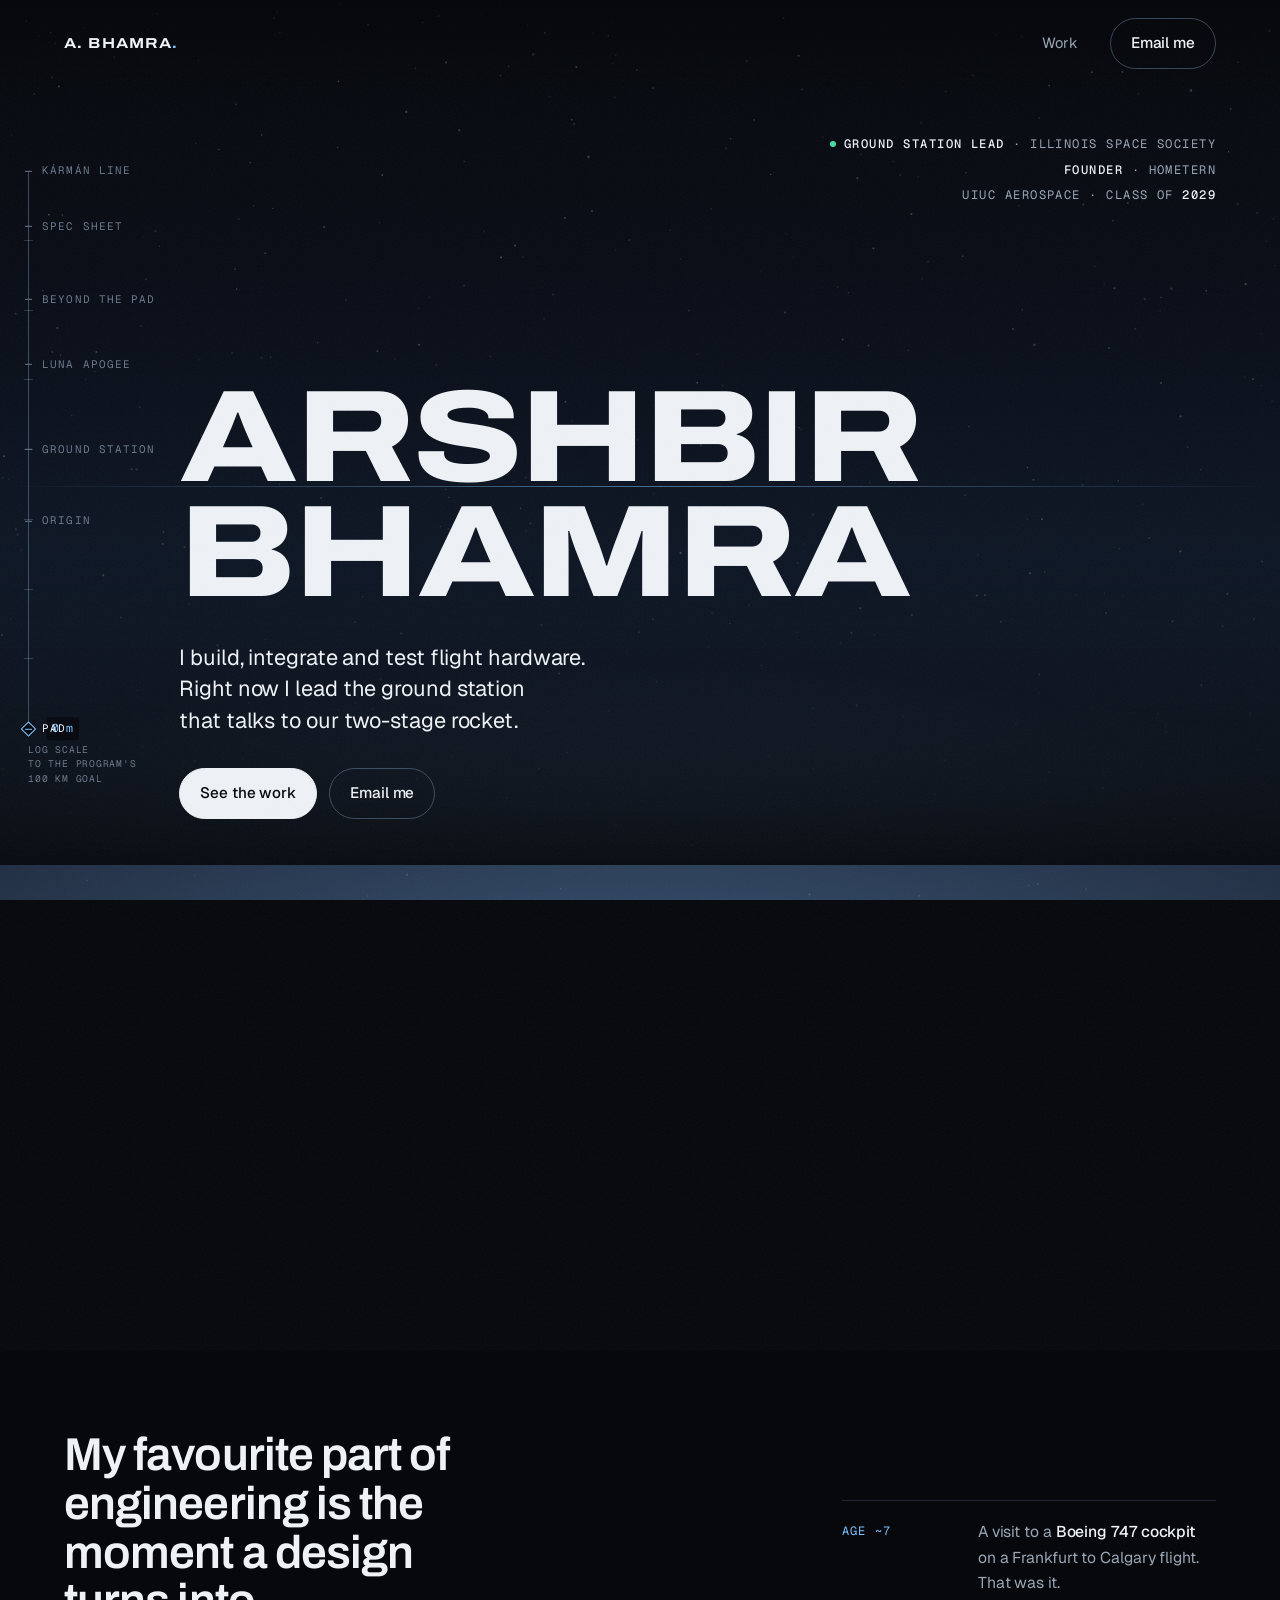
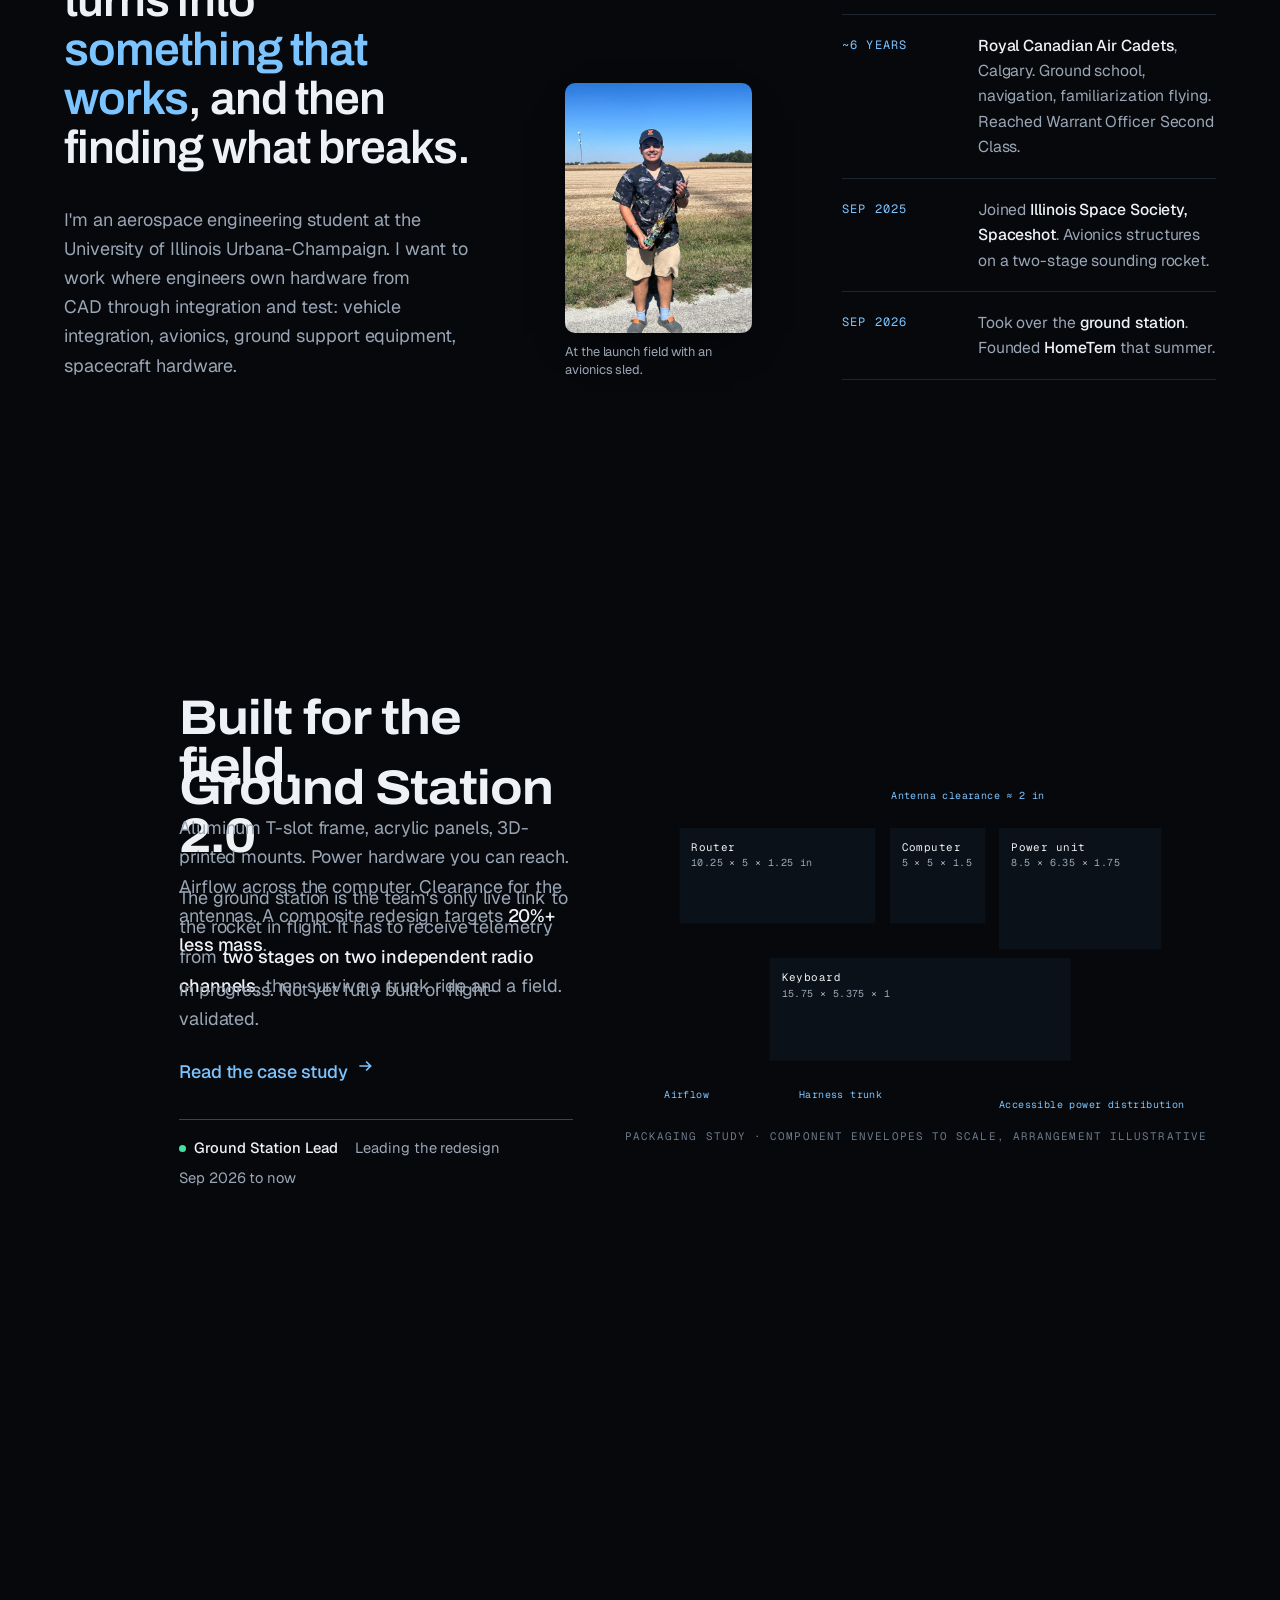
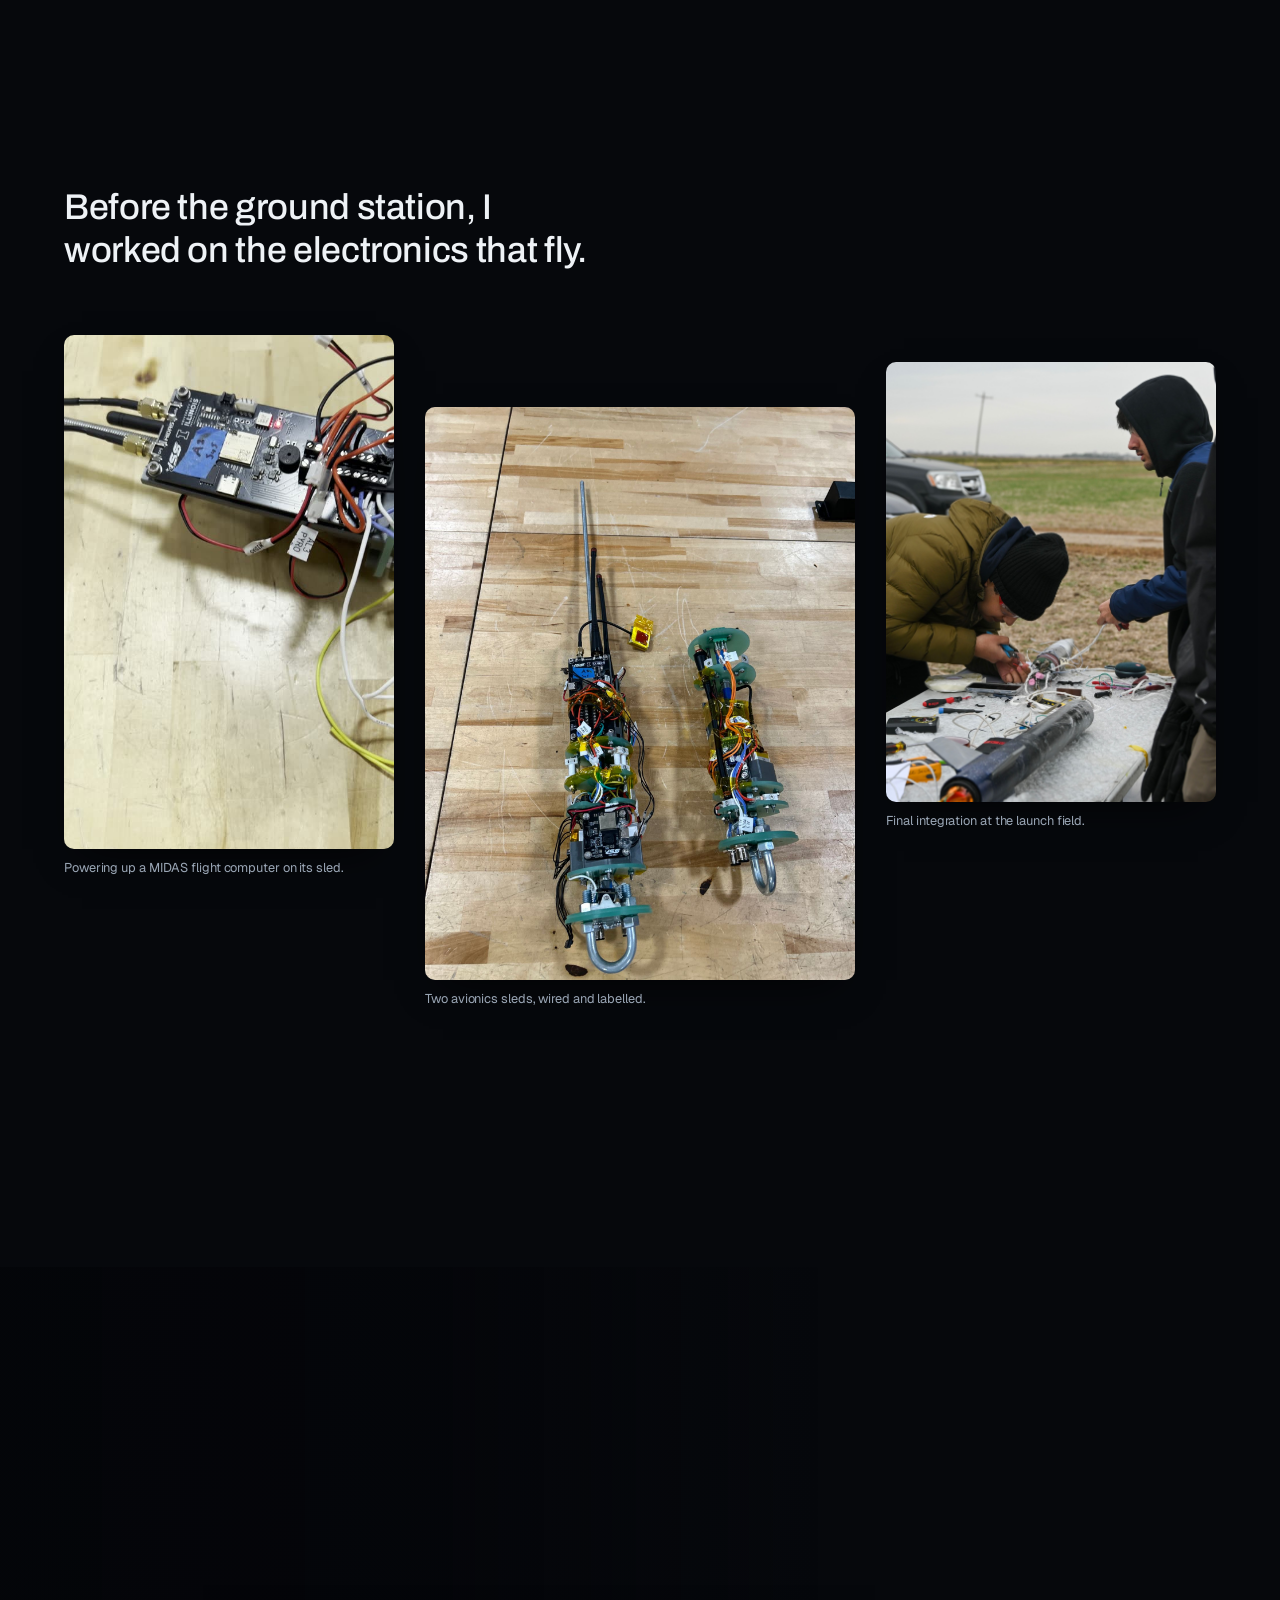
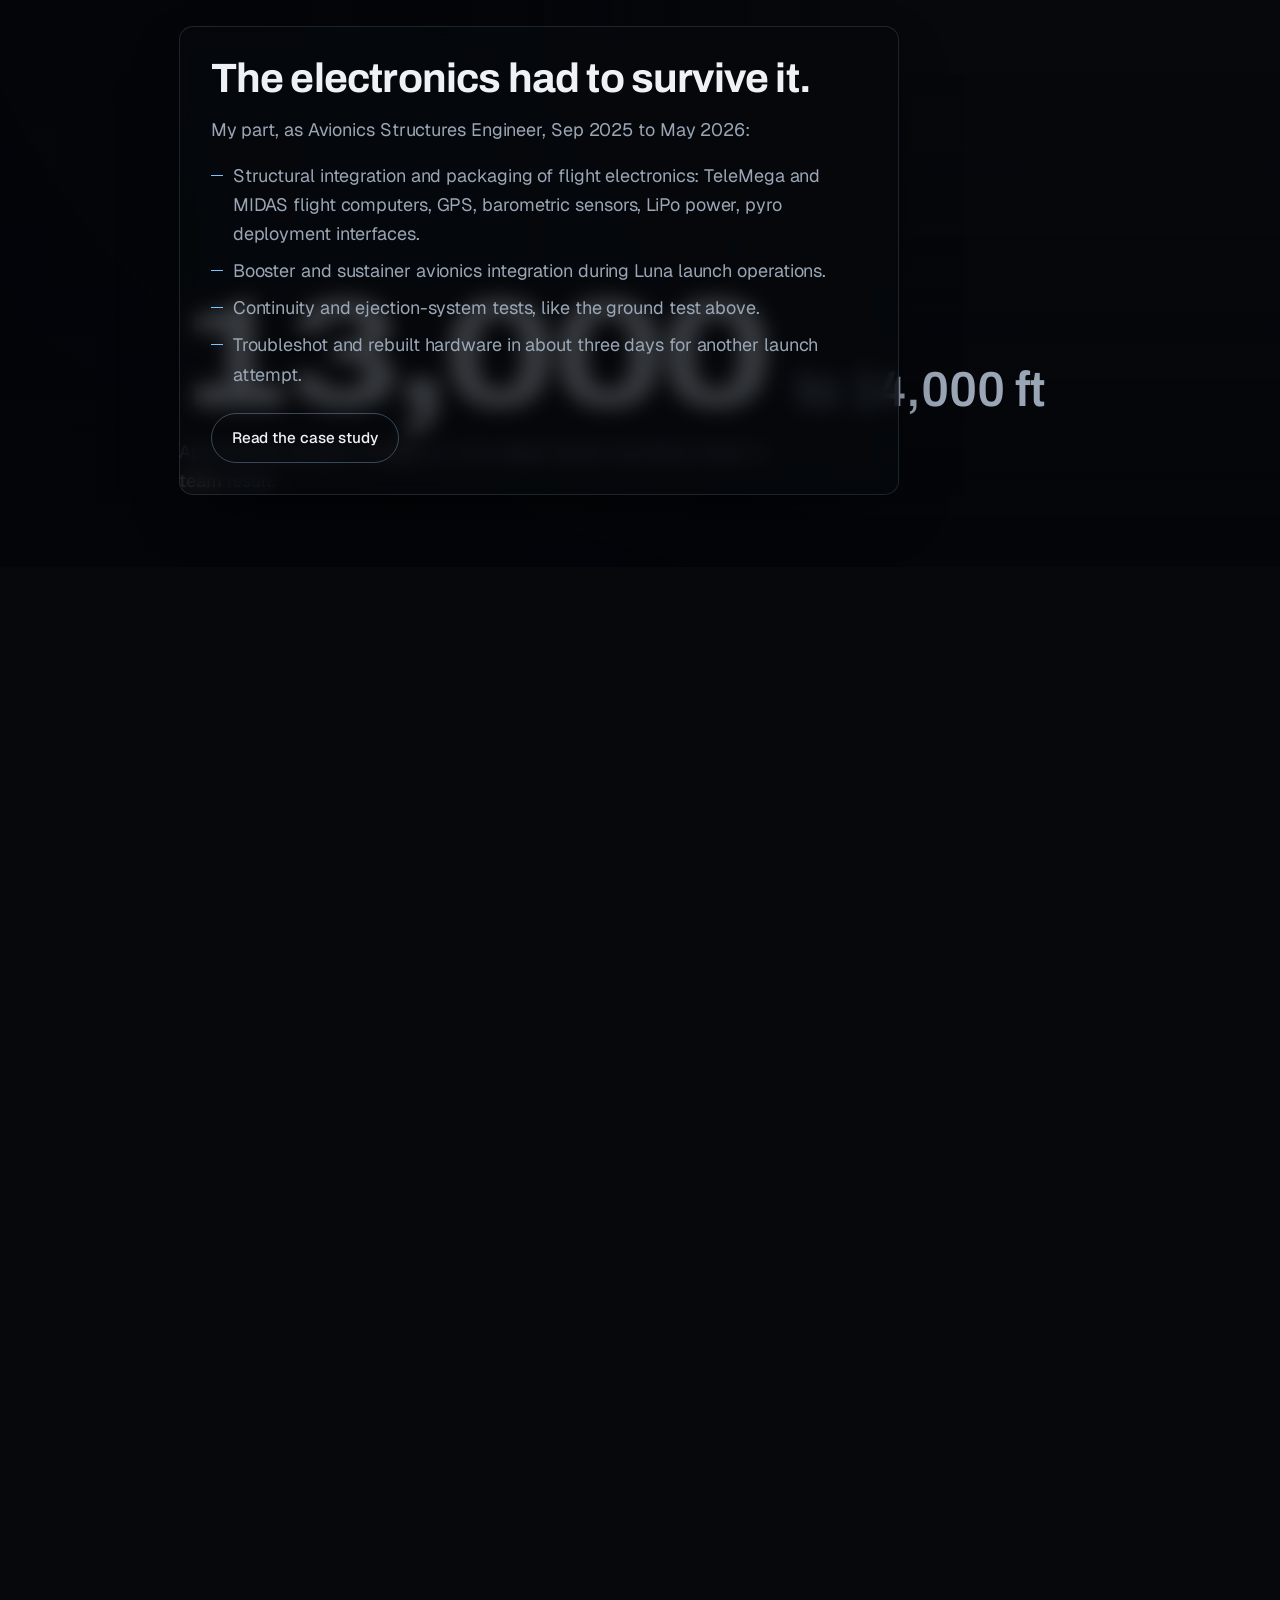
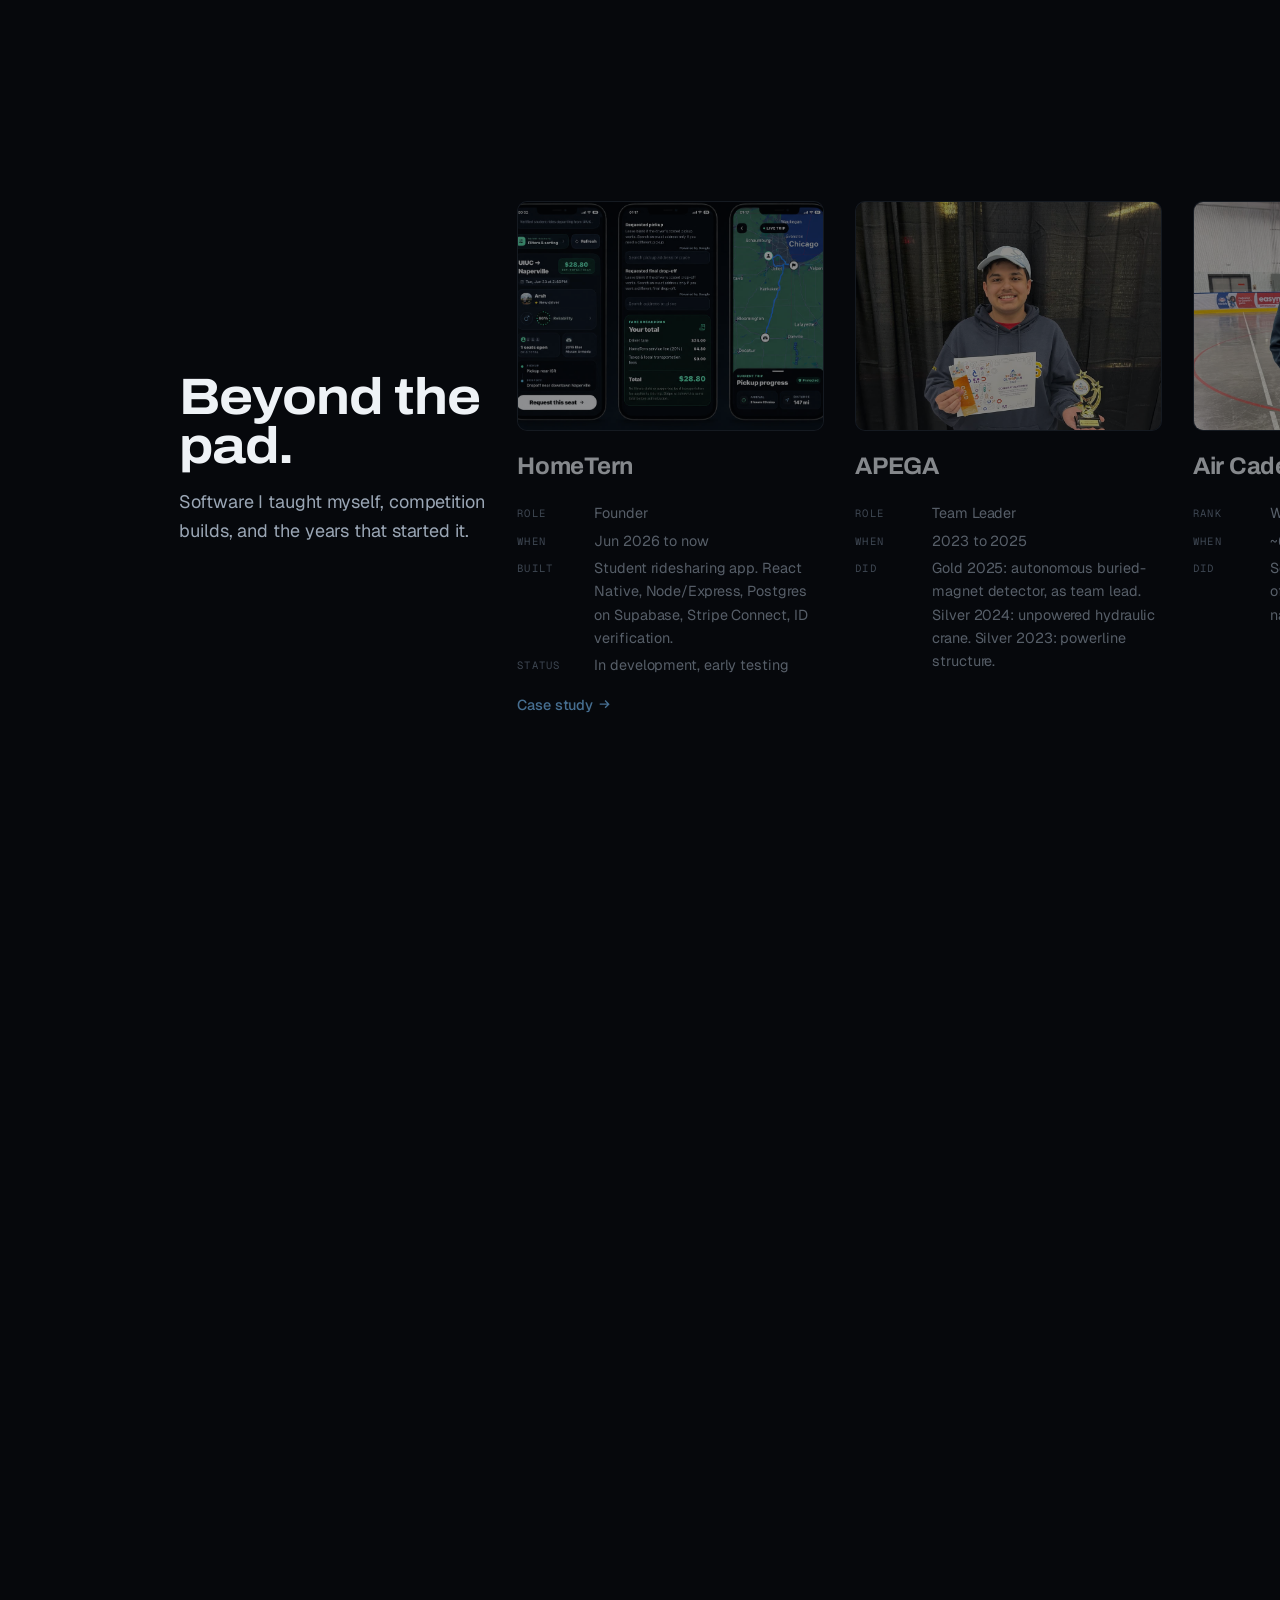
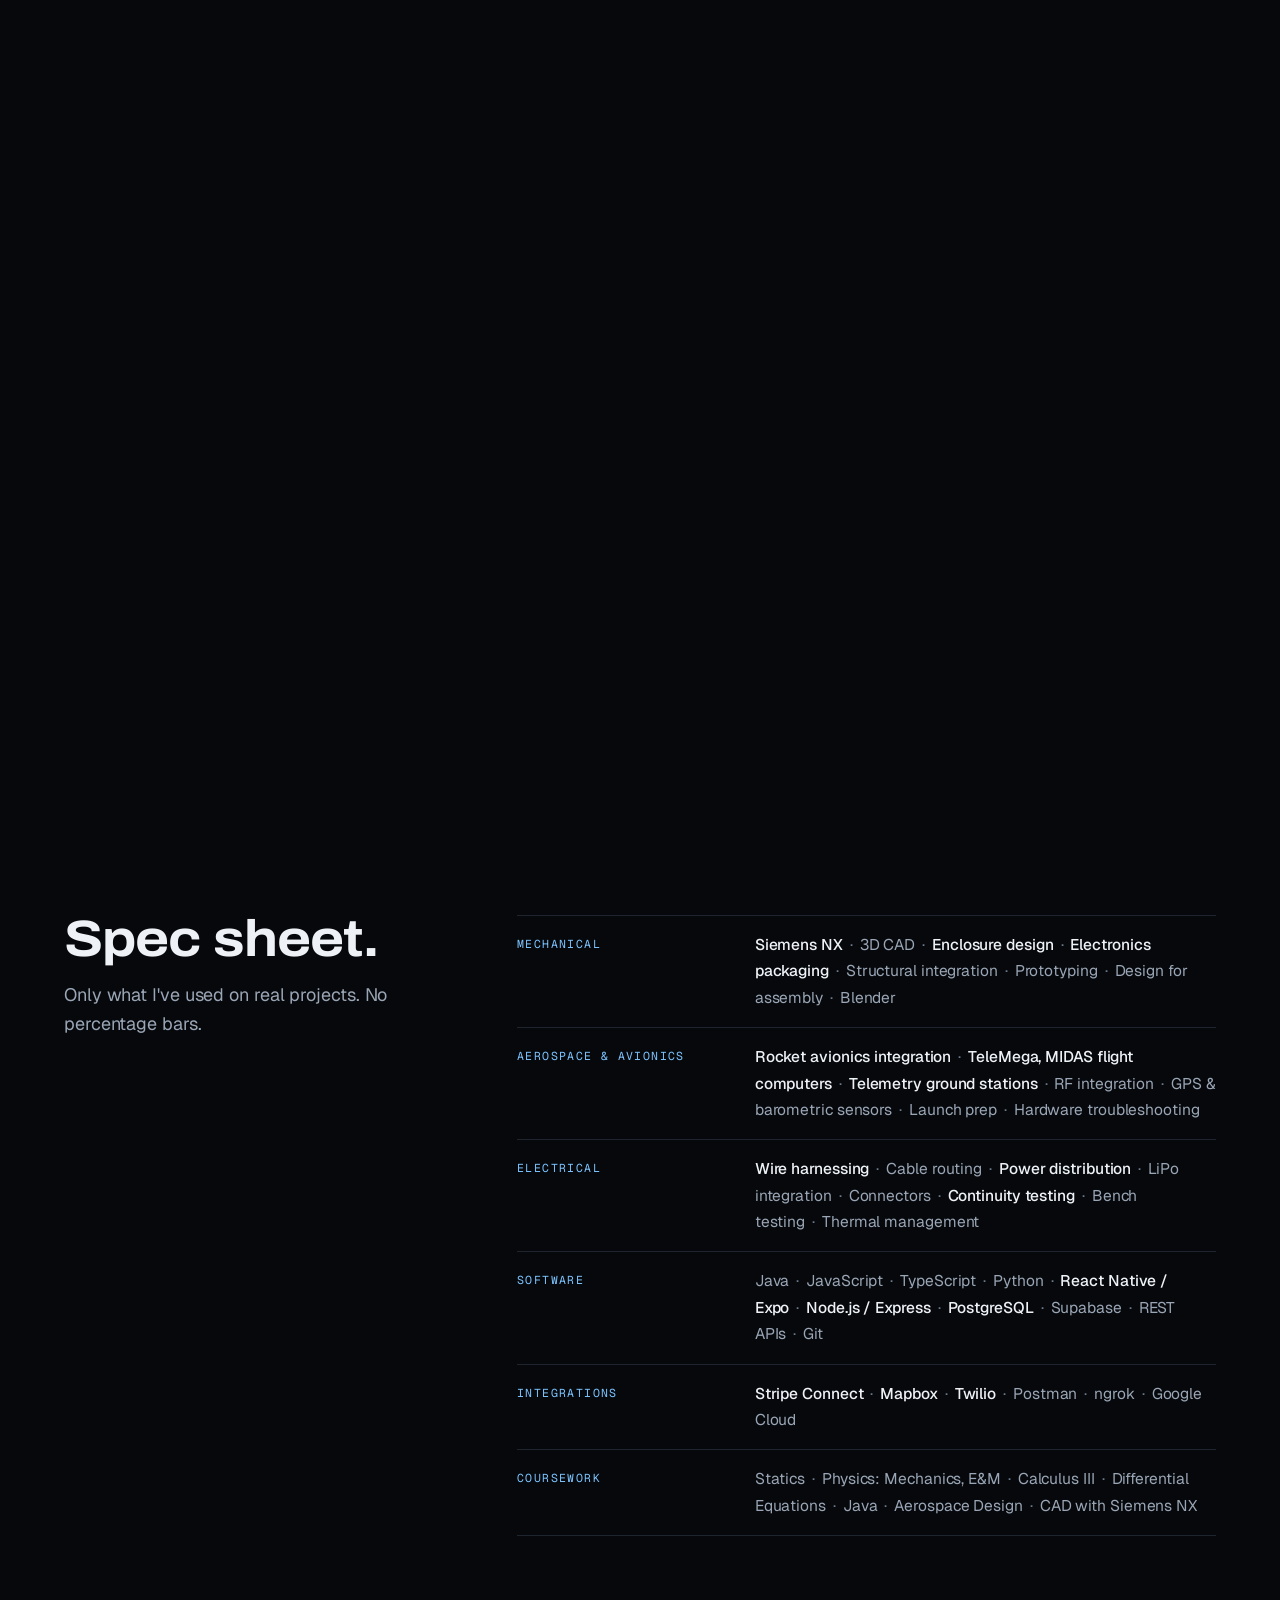
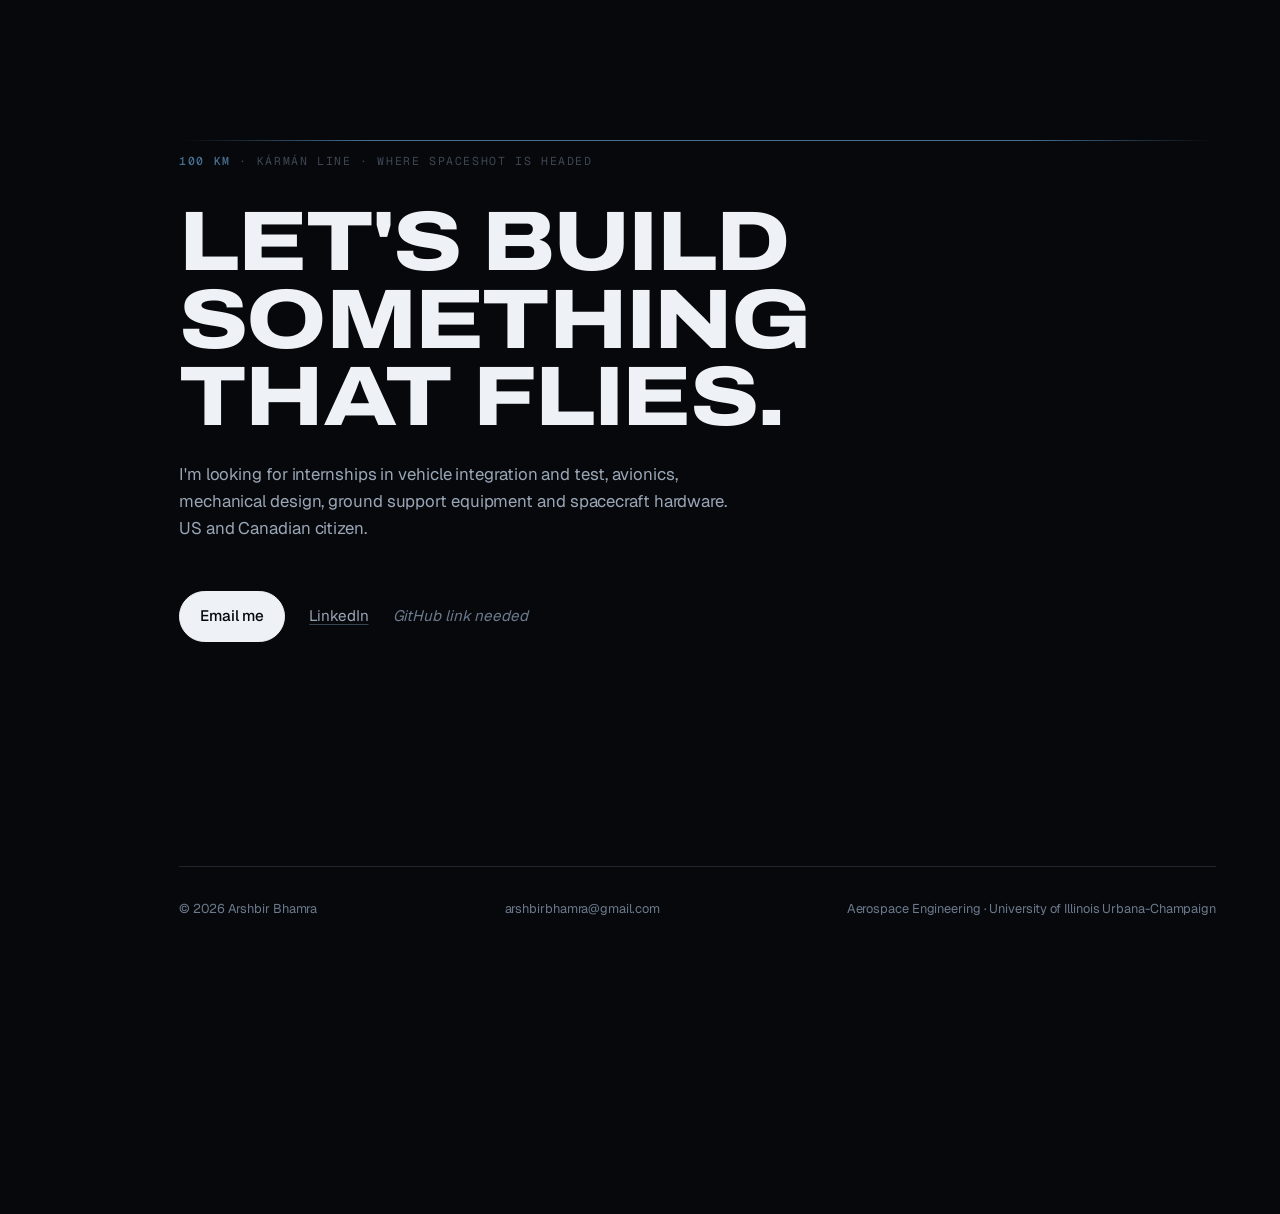
==== index.html @ af14fb5f "Portfolio website: scroll-driven homepage and three case studies Co-Authored-By: Claude Opus 5.5 <no" ====
<!doctype html>
<html lang="en">
<head>
<meta charset="utf-8">
<meta name="viewport" content="width=device-width, initial-scale=1, viewport-fit=cover">
<title>Arshbir Bhamra · Aerospace Engineering</title>
<meta name="description" content="Aerospace engineering student at UIUC. Ground Station Lead at Illinois Space Society, avionics structures on a two-stage sounding rocket, founder of HomeTern.">
<meta property="og:title" content="Arshbir Bhamra · Aerospace Engineering">
<meta property="og:description" content="From the launch pad to the Kármán line: the hardware I design, integrate and test.">
<meta name="theme-color" content="#06080c">
<link rel="icon" href="data:image/svg+xml,%3Csvg xmlns='http://www.w3.org/2000/svg' viewBox='0 0 32 32'%3E%3Crect width='32' height='32' rx='6' fill='%2306080c'/%3E%3Cpath d='M16 6 L16 26 M10 26 L22 26' stroke='%237cc4ff' stroke-width='2'/%3E%3C/svg%3E">
<link rel="preconnect" href="https://fonts.googleapis.com">
<link rel="preconnect" href="https://fonts.gstatic.com" crossorigin>
<link href="https://fonts.googleapis.com/css2?family=Archivo:wdth,wght@62..125,400..800&family=Geist:wght@400;500;600&family=Geist+Mono:wght@400;500&display=swap" rel="stylesheet">
<link rel="stylesheet" href="assets/sc/scrollcraft.css">
<style>
  :root {
    --sc-canvas:     #06080c;
    --sc-surface:    #0d1118;
    --sc-ink:        #eef2f6;
    --sc-ink-soft:   #9aa6b5;
    --sc-accent:     #7cc4ff;
    --sc-accent-ink: #04070b;
    --sc-font-display: "Archivo", system-ui, sans-serif;
    --sc-font-text:    "Geist", system-ui, sans-serif;
    --sc-font-mono:    "Geist Mono", ui-monospace, Consolas, monospace;
    --line: rgba(156, 190, 225, 0.16);
    --line-strong: rgba(156, 190, 225, 0.34);
    --dim: #6c7a8c;
    --f: 0;            /* altitude fraction 0..1, written by the altimeter */
  }
  html { background: var(--sc-canvas); overflow-x: clip; }
  .pad { overflow: hidden; }
  body { background: transparent; }
  a { color: inherit; text-decoration: none; }
  .mono { font-family: var(--sc-font-mono); }
  .tag {
    font-family: var(--sc-font-mono); font-size: 0.72rem; letter-spacing: 0.14em;
    text-transform: uppercase; color: var(--dim);
  }
  .tag b { color: var(--sc-accent); font-weight: 500; }

  /* ---------------------------------------------------------------- SKY --
     One continuous world: a fixed sky that darkens from launch-pad dusk to
     black space as the altimeter climbs. Nothing scrolls the sky itself. */
  .sky { position: fixed; inset: 0; z-index: -1; pointer-events: none; overflow: hidden;
    background: linear-gradient(to top, #1a2638 0%, #0e1726 34%, #080c15 70%, #06080c 100%); }
  .sky__glow { position: absolute; inset: 0;
    background: radial-gradient(120% 55% at 50% 108%, rgba(120, 170, 230, 0.30), transparent 62%);
    opacity: calc(1 - var(--f) * 2.2); }
  .sky__space { position: absolute; inset: 0; background: #040509; opacity: calc(var(--f) * 1.35 - 0.25); }
  .sky__stars { position: absolute; inset: -60px 0 0 0; width: 100%; height: calc(100% + 60px);
    opacity: calc(0.28 + var(--f) * 0.72); transform: translateY(calc(var(--f) * -60px)); }

  /* ------------------------------------------------------------- TOP BAR -- */
  .bar { position: fixed; inset: 0 0 auto 0; z-index: 40; display: flex; align-items: center;
    justify-content: space-between; gap: var(--sc-4); padding: 18px var(--sc-gutter);
    background: linear-gradient(to bottom, rgba(6, 8, 12, 0.82), rgba(6, 8, 12, 0)); }
  .bar__mark { font-family: var(--sc-font-display); font-weight: 700; font-stretch: 118%;
    letter-spacing: 0.08em; text-transform: uppercase; font-size: 0.9rem; white-space: nowrap; }
  .bar__mark .dot { color: var(--sc-accent); }
  .bar__mark .short { display: none; }
  .bar__links { display: flex; align-items: center; gap: var(--sc-6); font-size: 0.92rem; }
  .bar__links a:not(.btn) { color: var(--sc-ink-soft); transition: color 160ms var(--sc-ease-out); }
  .bar__links a:not(.btn):hover { color: var(--sc-ink); }
  .bar__alt { display: none; align-items: center; gap: 6px; font-family: var(--sc-font-mono); font-size: 0.75rem; color: var(--sc-accent);
    background: rgba(6, 8, 12, 0.6); border: 1px solid var(--line-strong); padding: 8px 10px 8px 12px; min-height: 40px;
    border-radius: 999px; white-space: nowrap; cursor: pointer; transition: border-color 160ms var(--sc-ease-out); }
  .bar__alt:hover, .bar__alt[aria-expanded="true"] { border-color: var(--sc-accent); }
  .bar__alt .ic { transition: rotate 200ms var(--sc-ease-out); }
  .bar__alt[aria-expanded="true"] .ic { rotate: 180deg; }
  .wp-sheet { position: fixed; z-index: 45; top: 70px; right: var(--sc-gutter); width: min(19rem, calc(100vw - 2 * var(--sc-gutter)));
    background: rgba(13, 17, 24, 0.96); border: 1px solid var(--line-strong); border-radius: 12px; padding: 8px;
    box-shadow: 0 18px 40px -12px rgba(0, 0, 0, 0.7); }
  .wp-sheet[hidden] { display: none; }
  .wp-sheet ol { list-style: none; margin: 0; padding: 0; border-left: 1px solid var(--line-strong); margin-left: 12px; }
  .wp-sheet a { display: flex; justify-content: space-between; gap: 12px; padding: 11px 12px 11px 16px; position: relative;
    color: var(--sc-ink-soft); border-radius: 8px; }
  .wp-sheet a::before { content: ""; position: absolute; left: -4px; top: 50%; width: 7px; height: 7px; translate: 0 -50%;
    rotate: 45deg; border: 1px solid var(--line-strong); background: var(--sc-surface); }
  .wp-sheet a span { font-family: var(--sc-font-mono); font-size: 0.72rem; color: var(--dim); padding-top: 2px; }
  .wp-sheet a:hover { color: var(--sc-ink); background: rgba(124, 196, 255, 0.06); }
  .wp-sheet li.is-passed a::before { border-color: var(--sc-accent); }
  .wp-sheet li.is-cur a { color: var(--sc-ink); }
  .wp-sheet li.is-cur a::before { background: var(--sc-accent); border-color: var(--sc-accent); }

  .btn { display: inline-flex; align-items: center; gap: 10px; padding: 12px 20px; border-radius: 999px;
    font-weight: 500; font-size: 0.95rem; white-space: nowrap; border: 1px solid var(--line-strong);
    transition: background-color 160ms var(--sc-ease-out), border-color 160ms var(--sc-ease-out), transform 120ms var(--sc-ease-out); }
  .btn:active { transform: translateY(1px); }
  .btn--solid { background: var(--sc-ink); color: var(--sc-accent-ink); border-color: var(--sc-ink); }
  .btn--solid:hover { background: #fff; }
  .btn--ghost:hover { border-color: var(--sc-accent); background: rgba(124, 196, 255, 0.08); }

  /* ----------------------------------------------- ALTIMETER (signature) --
     A log-scale altimeter from the pad to the 100 km Kármán line. It is the
     navigation: waypoints are links, passed waypoints stay lit. */
  .alt { position: fixed; z-index: 30; left: clamp(16px, 2.2vw, 36px); top: 50%; translate: 0 -50%;
    height: min(62vh, 560px); width: 150px; pointer-events: none; }
  .alt__track { position: absolute; left: 0; top: 0; bottom: 0; width: 1px; background: var(--line-strong); }
  .alt__fill { position: absolute; left: 0; bottom: 0; width: 1px; height: calc(var(--f) * 100%);
    background: var(--sc-accent); }
  .alt__ticks { position: absolute; left: -4px; top: 0; bottom: 0; width: 9px;
    background: repeating-linear-gradient(to top, var(--line-strong) 0 1px, transparent 1px 12.5%); opacity: 0.7; }
  .alt__bug { position: absolute; left: -5px; bottom: calc(var(--f) * 100%); translate: 0 50%;
    width: 11px; height: 11px; border: 1px solid var(--sc-accent); background: var(--sc-canvas); rotate: 45deg; }
  .alt__read { position: absolute; left: 18px; bottom: calc(var(--f) * 100%); translate: 0 50%;
    font-family: var(--sc-font-mono); font-size: 0.72rem; color: var(--sc-accent); white-space: nowrap;
    background: rgba(6, 8, 12, 0.7); padding: 2px 6px; border-radius: 4px; }
  .alt ol { list-style: none; margin: 0; padding: 0; }
  .alt li { position: absolute; left: 0; translate: 0 50%; }
  .alt li a { pointer-events: auto; display: flex; align-items: center; gap: 10px; padding: 4px 0;
    font-family: var(--sc-font-mono); font-size: 0.68rem; letter-spacing: 0.1em; text-transform: uppercase;
    color: var(--dim); opacity: 0; transition: opacity 200ms var(--sc-ease-out), color 160ms var(--sc-ease-out); }
  .alt li a::before { content: ""; width: 7px; height: 1px; background: currentColor; margin-left: -3px; }
  .alt:hover li a, .alt li.is-cur a, .alt li.is-next a { opacity: 1; }
  .alt li.is-cur a { color: var(--sc-ink); }
  .alt li.is-passed a::before { background: var(--sc-accent); }
  .alt li a:hover, .alt li a:focus-visible { color: var(--sc-ink); opacity: 1; }
  .alt__cap { position: absolute; left: 0; top: calc(100% + 14px); font-family: var(--sc-font-mono);
    font-size: 0.6rem; letter-spacing: 0.08em; color: var(--dim); text-transform: uppercase; line-height: 1.5; }
  @media (max-width: 1180px) {
    .alt { display: none; }
    .bar__alt { display: inline-flex; }
  }
  @media (min-width: 1181px) { .wp-sheet { display: none; } }

  /* ------------------------------------------------------------- 1 · PAD -- */
  .pad { position: relative; height: 100%; }
  .pad__grid { position: absolute; left: -20%; right: -20%; bottom: -10%; height: 62%;
    background-image:
      linear-gradient(rgba(124, 196, 255, 0.30) 1px, transparent 1px),
      linear-gradient(90deg, rgba(124, 196, 255, 0.30) 1px, transparent 1px);
    background-size: 64px 64px; transform: perspective(460px) rotateX(66deg); transform-origin: 50% 100%;
    -webkit-mask-image: linear-gradient(to top, #000 10%, transparent 92%);
            mask-image: linear-gradient(to top, #000 10%, transparent 92%); }
  .pad__horizon { position: absolute; left: 0; right: 0; top: 49%; height: 1px;
    background: linear-gradient(90deg, transparent, rgba(124, 196, 255, 0.5), transparent); }
  .pad__haze { position: absolute; left: 0; right: 0; bottom: 0; height: 34%;
    background: linear-gradient(to top, rgba(6, 8, 12, 0.92), rgba(6, 8, 12, 0)); }
  .pad__copy { position: absolute; z-index: 2; left: var(--sc-gutter); right: var(--sc-gutter);
    bottom: clamp(2.5rem, 9vh, 6.5rem); padding-left: clamp(0px, 9vw, 150px); }
  .pad h1 { font-family: var(--sc-font-display); font-weight: 800; font-stretch: 122%; text-transform: uppercase;
    font-size: clamp(3.1rem, 10.2vw, 10.5rem); line-height: 0.88; letter-spacing: -0.02em; margin: 0 0 var(--sc-6); }
  .pad__lede { font-size: clamp(1.1rem, 1.7vw, 1.45rem); line-height: 1.45; max-width: 36ch; color: var(--sc-ink);
    margin: 0 0 var(--sc-6); text-wrap: balance; }
  .pad__row { display: flex; flex-wrap: wrap; align-items: center; gap: var(--sc-3); }
  .pad__tele { position: absolute; z-index: 2; top: clamp(5.5rem, 15vh, 9rem); right: var(--sc-gutter);
    text-align: right; display: grid; gap: 6px; }
  .pad__tele div { font-family: var(--sc-font-mono); font-size: 0.76rem; letter-spacing: 0.12em; text-transform: uppercase; color: var(--sc-ink-soft); }
  .pad__tele div b { color: var(--sc-ink); font-weight: 500; }
  .pad__tele .live::before { content: ""; display: inline-block; width: 6px; height: 6px; border-radius: 50%;
    background: #46e0a0; margin-right: 8px; vertical-align: 1px; }

  /* ---------------------------------------------------------- 2 · ORIGIN -- */
  .origin { padding-block: clamp(5rem, 14vh, 9rem) clamp(4rem, 10vh, 7rem); }
  .origin__grid { display: grid; grid-template-columns: 1.15fr 1fr; gap: clamp(2.5rem, 7vw, 7rem); align-items: end; }
  .origin__say { font-family: var(--sc-font-display); font-weight: 600; font-size: clamp(1.9rem, 3.6vw, 3.4rem);
    line-height: 1.06; letter-spacing: -0.02em; margin: 0; text-wrap: balance; }
  .origin__say em { font-style: normal; color: var(--sc-accent); }
  .origin__body { margin-top: var(--sc-6); }
  .log { list-style: none; margin: 0; padding: 0; border-top: 1px solid var(--line); }
  .log li { display: grid; grid-template-columns: 7.5rem 1fr; gap: var(--sc-4); padding: 18px 0; border-bottom: 1px solid var(--line); }
  .log .t { font-family: var(--sc-font-mono); font-size: 0.75rem; letter-spacing: 0.1em; color: var(--sc-accent); padding-top: 3px; text-transform: uppercase; }
  .log p { margin: 0; color: var(--sc-ink-soft); font-size: 0.98rem; }
  .log p b { color: var(--sc-ink); font-weight: 500; }
  .origin__grid { grid-template-columns: 1.1fr minmax(11rem, 0.5fr) 1fr; }
  .origin__side { display: contents; }
  .origin__photo { margin: 0; }
  .origin__photo img { width: 100%; height: auto; aspect-ratio: 3 / 4; object-fit: cover; object-position: 50% 30%;
    border-radius: 10px; box-shadow: 0 18px 40px -18px rgba(0, 0, 0, 0.8); }
  figcaption { margin-top: 10px; font-size: 0.8rem; color: var(--sc-ink-soft); line-height: 1.45; }
  @media (max-width: 1100px) {
    .origin__grid { grid-template-columns: minmax(10rem, 0.6fr) 1fr; }
    .origin__grid > :first-child { grid-column: 1 / -1; }
  }
  @media (max-width: 560px) {
    .origin__grid { grid-template-columns: 1fr; }
    .origin__photo { max-width: 16rem; }
  }

  /* -------------------------------------------------- 3 · GROUND STATION -- */
  .gs { height: 100%; display: grid; grid-template-columns: minmax(18rem, 0.8fr) 1.2fr; align-items: center;
    gap: clamp(2rem, 4vw, 4rem); padding: 96px var(--sc-gutter) 48px calc(var(--sc-gutter) + clamp(0px, 9vw, 150px)); }
  .gs__col { display: flex; flex-direction: column; gap: var(--sc-6); }
  .gs__own { margin: 0; padding-top: var(--sc-4); border-top: 1px solid var(--line-strong); display: flex; flex-wrap: wrap;
    gap: 6px 18px; font-size: 0.92rem; color: var(--sc-ink-soft); max-width: 44ch; }
  .gs__own .live { color: var(--sc-ink); font-weight: 500; }
  .gs__own .live::before { content: ""; display: inline-block; width: 7px; height: 7px; border-radius: 50%;
    background: #46e0a0; margin-right: 8px; vertical-align: 1px; }
  .ic { width: 1em; height: 1em; display: inline-block; vertical-align: -0.12em; flex: none; }
  .gs__copy { display: grid; }
  .gs__copy > * { grid-area: 1 / 1; align-self: center; }
  .gs h2 { font-family: var(--sc-font-display); font-weight: 700; font-stretch: 110%; font-size: clamp(2rem, 3.8vw, 3.6rem);
    line-height: 0.98; letter-spacing: -0.02em; margin: var(--sc-3) 0 var(--sc-5); }
  .gs p { color: var(--sc-ink-soft); margin: 0 0 var(--sc-4); max-width: 44ch; }
  .gs p b { color: var(--sc-ink); font-weight: 500; }
  .gs__more { display: inline-flex; gap: 8px; color: var(--sc-accent); font-weight: 500; margin-top: var(--sc-2); }
  .gs__more:hover { text-decoration: underline; }
  .gs__fig { position: relative; margin: 0; }
  .gs__fig svg { width: 100%; height: auto; overflow: visible;
    opacity: calc(1 - 0.85 * clamp(0, calc((var(--sc-p, 0) - 0.7) / 0.12), 1)); }
  .gs__photo { position: absolute; left: 0; right: 0; top: 0; aspect-ratio: 680 / 430; margin: 0; border-radius: 12px;
    overflow: hidden; border: 1px solid var(--line-strong); box-shadow: 0 24px 60px -24px rgba(0, 0, 0, 0.9); }
  .gs__photo img { width: 100%; height: 100%; object-fit: cover; object-position: 50% 62%;
    transform: scale(calc(1.06 - 0.06 * clamp(0, calc((var(--sc-p, 0) - 0.7) / 0.3), 1))); }
  .gs__photo span { position: absolute; left: 12px; bottom: 12px; font-family: var(--sc-font-mono); font-size: 0.7rem;
    letter-spacing: 0.1em; text-transform: uppercase; color: var(--sc-ink); background: rgba(6, 8, 12, 0.78);
    padding: 5px 9px; border-radius: 6px; }
  .gs__photo span::before { content: ""; display: inline-block; width: 6px; height: 6px; border-radius: 50%;
    background: #46e0a0; margin-right: 8px; vertical-align: 1px; }
  @media (prefers-reduced-motion: reduce) {
    .gs__fig svg { opacity: 1; }
    .gs__photo { position: relative; margin-top: var(--sc-4); }
  }
  .gs__fig figcaption { margin-top: var(--sc-3); font-family: var(--sc-font-mono); font-size: 0.68rem;
    letter-spacing: 0.1em; text-transform: uppercase; color: var(--dim); }
  /* scroll draws the schematic: each stroke has its own window on --sc-p */
  .ln { fill: none; stroke: var(--sc-ink); stroke-width: 1.3; stroke-dasharray: 1; vector-effect: non-scaling-stroke;
    stroke-dashoffset: clamp(0, calc((var(--b) - var(--sc-p, 0)) / (var(--b) - var(--a))), 1); }
  .ln--acc { stroke: var(--sc-accent); }
  .ln--dim { stroke: var(--line-strong); }
  .ln--frame { stroke-width: 2; }
  .fade { opacity: clamp(0, calc((var(--sc-p, 0) - var(--a)) / (var(--b) - var(--a))), 1); }
  .gs svg text { font-family: var(--sc-font-mono); fill: var(--sc-ink-soft); font-size: 11.5px; letter-spacing: 0.04em; }
  .gs svg text.nm { fill: var(--sc-ink); font-size: 12.5px; }
  .gs svg text.acc { fill: var(--sc-accent); }
  .gs svg .fill { fill: rgba(124, 196, 255, 0.05); stroke: none; }
  @media (max-width: 900px) {
    .gs { grid-template-columns: 1fr; align-content: center; gap: var(--sc-5); padding: 84px var(--sc-gutter) 24px; }
    .gs__col { order: 2; gap: var(--sc-4); }
    .gs__copy { min-height: 13.5rem; align-items: start; }
    .gs__copy > * { align-self: start; }
    .gs h2 { font-size: 1.9rem; }
    .gs svg text { font-size: 15px; } .gs svg text.nm { font-size: 16px; }
    .gs svg .dimtxt { display: none; }
  }

  /* --------------------------------------------------------- 4 · T-MINUS -- */
  .tminus { padding-block: clamp(5rem, 14vh, 9rem) clamp(4rem, 14vh, 8rem); }
  .tminus__line, .tminus__after { font-family: var(--sc-font-display); font-weight: 500; font-size: clamp(1.5rem, 2.8vw, 2.4rem);
    line-height: 1.2; letter-spacing: -0.01em; max-width: 26ch; margin: 0; text-wrap: balance; }
  .tminus__after { margin: clamp(3rem, 10vh, 6rem) 0 0 auto; text-align: right; color: var(--sc-ink-soft); }
  .strip { display: grid; grid-template-columns: 1fr 1.3fr 1fr; gap: clamp(1rem, 2.4vw, 2rem); align-items: start;
    margin-top: clamp(2.5rem, 7vh, 4.5rem); }
  .strip figure { margin: 0; }
  .strip img, .strip video { width: 100%; height: auto; aspect-ratio: 3 / 4; object-fit: cover; border-radius: 10px;
    background: var(--sc-surface); box-shadow: 0 18px 40px -18px rgba(0, 0, 0, 0.8); }
  .strip__a video { aspect-ratio: 9 / 14; }
  .strip__b { margin-top: clamp(2rem, 8vh, 5rem) !important; }
  .strip__c { margin-top: clamp(0.5rem, 3vh, 2rem) !important; }
  @media (max-width: 760px) {
    .strip { grid-template-columns: 1fr 1fr; }
    .strip__b { margin-top: 3rem !important; }
    .strip__c { grid-column: 1 / -1; margin-top: 0 !important; }
    .strip__c img { aspect-ratio: 4 / 3; object-position: 50% 60%; }
  }

  /* ------------------------------------------------------- 5 · LUNA 2 PEAK -- */
  .peak { position: relative; height: 100%; }
  .peak__media { position: absolute; inset: 0; margin: 0; }
  .peak__media .slot { position: absolute; inset: 0; border-radius: 0; border: 0; }
  .peak__media .slot img { transform: scale(calc(1.12 - var(--sc-p, 0) * 0.12)); }
  /* A column of density under the copy (lead side) plus a floor band; the
     right of the frame, where the charge fires, stays untouched. */
  .peak__scrim { position: absolute; inset: 0; pointer-events: none; z-index: 1;
    background:
      linear-gradient(90deg, rgba(4, 5, 9, 0.88) 0%, rgba(4, 5, 9, 0.7) 34%, rgba(4, 5, 9, 0) 64%),
      linear-gradient(to top, rgba(4, 5, 9, 0.85) 0%, rgba(4, 5, 9, 0.35) 30%, rgba(4, 5, 9, 0) 55%); }
  @media (max-width: 760px) {
    .peak__scrim { background: linear-gradient(to top, rgba(4, 5, 9, 0.94) 0%, rgba(4, 5, 9, 0.75) 45%, rgba(4, 5, 9, 0.1) 75%); }
  }
  .peak__label { position: absolute; z-index: 2; top: 96px; left: calc(var(--sc-gutter) + clamp(0px, 9vw, 150px)); }
  .peak__copy { position: absolute; z-index: 2; left: calc(var(--sc-gutter) + clamp(0px, 9vw, 150px)); right: var(--sc-gutter);
    bottom: clamp(2.5rem, 8vh, 5.5rem); display: grid; }
  .peak__copy > * { grid-area: 1 / 1; align-self: end; }
  .peak__num { font-family: var(--sc-font-display); font-weight: 800; font-stretch: 118%; line-height: 0.86;
    font-size: clamp(3.6rem, 12vw, 11rem); letter-spacing: -0.03em; margin: 0; display: flex; align-items: baseline; flex-wrap: wrap; gap: 0 0.18em; }
  .peak__num small { font-size: 0.32em; font-weight: 600; letter-spacing: 0; color: var(--sc-ink-soft); font-stretch: 100%; }
  .peak__sub { margin: var(--sc-4) 0 0; color: var(--sc-ink-soft); max-width: 52ch; }
  .peak__sub b { color: var(--sc-ink); font-weight: 500; }
  .peak__label { margin: 0; font-weight: 400; }
  .peak__lead { font-family: var(--sc-font-display); font-weight: 600; font-size: clamp(1.6rem, 3vw, 2.6rem); line-height: 1.1;
    letter-spacing: -0.015em; max-width: 22ch; margin: 0; text-wrap: balance; }
  .no-media .peak__media, .no-media .peak__scrim { display: none; }
  .no-media .peak__num { font-size: clamp(4.2rem, 15vw, 13rem); }
  .no-media .peak__copy { bottom: clamp(4rem, 20vh, 12rem); }
  .peak__role { color: var(--sc-ink-soft); margin: 0 0 var(--sc-4); }
  .sr-only { position: absolute; width: 1px; height: 1px; padding: 0; margin: -1px; overflow: hidden; clip-path: inset(50%); white-space: nowrap; border: 0; }
  .peak__mine { max-width: 60ch; padding: clamp(1.25rem, 2.4vw, 2rem); border-radius: 14px;
    background: rgba(6, 8, 12, 0.78); border: 1px solid var(--line); box-shadow: 0 24px 60px -24px rgba(0, 0, 0, 0.9);
    -webkit-backdrop-filter: blur(10px); backdrop-filter: blur(10px); }
  .peak__mine h3 { font-family: var(--sc-font-display); font-weight: 700; font-size: clamp(1.7rem, 3.2vw, 2.8rem);
    line-height: 1.02; letter-spacing: -0.02em; margin: 0 0 var(--sc-4); }
  .peak__mine ul { list-style: none; margin: 0 0 var(--sc-5); padding: 0; display: grid; gap: 8px; }
  .peak__mine li { color: var(--sc-ink-soft); padding-left: 22px; position: relative; }
  .peak__mine li::before { content: ""; position: absolute; left: 0; top: 0.78em; width: 12px; height: 1px; background: var(--sc-accent); }

  /* ---------------------------------------------- 6 · BEYOND THE PAD (pan) -- */
  .beyond { height: 100%; display: flex; align-items: center; padding-top: 64px; }
  .rail { gap: clamp(1.25rem, 2.4vw, 2.25rem); padding-inline: calc(var(--sc-gutter) + clamp(0px, 9vw, 150px)) var(--sc-gutter); align-items: stretch; }
  .rail > * { flex: 0 0 clamp(16.5rem, 24vw, 22rem); }
  .rail__lead { display: flex; flex-direction: column; justify-content: center; }
  .rail__lead h2 { font-family: var(--sc-font-display); font-weight: 700; font-stretch: 112%;
    font-size: clamp(2.2rem, 4vw, 3.8rem); line-height: 0.96; letter-spacing: -0.02em; margin: 0 0 var(--sc-4); }
  .rail__lead p { color: var(--sc-ink-soft); margin: 0; max-width: 30ch; }
  .obj { display: flex; flex-direction: column; gap: var(--sc-4); }
  /* Objects without a photo keep the image band as quiet space, so every
     label schema starts on the same line across the rail. */
  .rail:has(.obj .slot) .obj:not(:has(.slot))::before { content: ""; display: block; aspect-ratio: 4 / 3;
    border-top: 1px solid var(--line); }
  .obj .slot { aspect-ratio: 4 / 3; }
  .obj .slot img { object-position: 50% 28%; }
  @media (max-height: 760px) { .obj .slot { aspect-ratio: 16 / 9; } }
  .obj h3 { font-family: var(--sc-font-display); font-weight: 700; font-size: 1.5rem; letter-spacing: -0.01em; margin: 0; }
  .obj dl { margin: 0; display: grid; gap: 4px; }
  .obj dl div { display: grid; grid-template-columns: 4.2rem 1fr; gap: 10px; font-size: 0.9rem; }
  .obj dt { font-family: var(--sc-font-mono); font-size: 0.66rem; letter-spacing: 0.12em; text-transform: uppercase; color: var(--dim); padding-top: 3px; }
  .obj dd { margin: 0; color: var(--sc-ink-soft); }
  .obj a.more { color: var(--sc-accent); font-size: 0.9rem; font-weight: 500; }
  .obj a.more:hover { text-decoration: underline; }
  .rail__note { display: flex; align-items: center; }
  .rail__note p { font-size: 0.95rem; color: var(--dim); border-left: 1px solid var(--line-strong); padding-left: var(--sc-4); margin: 0; max-width: 24ch; }
  @media (prefers-reduced-motion: no-preference) {
    .rail > .obj { opacity: clamp(0.55, calc(var(--sc-p, 0) * 6 - var(--i) * 0.9 + 0.6), 1); }
  }

  /* ------------------------------------------------------ 7 · SPEC SHEET -- */
  .spec { padding-block: clamp(4rem, 12vh, 8rem); }
  .spec__grid { display: grid; grid-template-columns: 0.7fr 1.3fr; gap: clamp(2rem, 6vw, 6rem); }
  .spec h2 { font-family: var(--sc-font-display); font-weight: 700; font-stretch: 112%; font-size: clamp(2.2rem, 4vw, 3.6rem);
    line-height: 0.96; letter-spacing: -0.02em; margin: 0 0 var(--sc-4); }
  .spec__intro p { color: var(--sc-ink-soft); max-width: 34ch; margin: 0 0 var(--sc-5); }
  .sheet { width: 100%; border-collapse: collapse; }
  .sheet th, .sheet td { text-align: left; vertical-align: top; padding: 16px 0; border-bottom: 1px solid var(--line); }
  .sheet tr:first-child th, .sheet tr:first-child td { border-top: 1px solid var(--line); }
  .sheet th { width: 34%; padding-right: var(--sc-5); font-family: var(--sc-font-mono); font-weight: 400; font-size: 0.72rem;
    letter-spacing: 0.12em; text-transform: uppercase; color: var(--sc-accent); padding-top: 19px; }
  .sheet td { color: var(--sc-ink-soft); font-size: 0.97rem; line-height: 1.7; }
  .sheet td .sep { color: var(--dim); margin: 0 0.45em; }
  .sheet td b { color: var(--sc-ink); font-weight: 500; }
  @media (max-width: 860px) {
    .spec__grid { grid-template-columns: minmax(0, 1fr); }
    .sheet, .sheet tbody, .sheet tr { display: block; width: 100%; }
    .sheet th { display: block; width: auto; padding-bottom: 4px; border-bottom: 0; }
    .sheet td { display: block; padding-top: 0; }
    .sheet tr:first-child td { border-top: 0; }
  }

  /* ------------------------------------------------- 8 · KÁRMÁN LINE CLOSE -- */
  .close { position: relative; height: 100%; display: flex; flex-direction: column; justify-content: center;
    padding: 96px var(--sc-gutter) 0 calc(var(--sc-gutter) + clamp(0px, 9vw, 150px)); }
  .karman { position: relative; height: 1px; margin: 0 0 clamp(2rem, 7vh, 4rem); max-width: 1100px;
    background: linear-gradient(90deg, transparent, var(--sc-accent) 18%, var(--sc-accent) 82%, transparent); opacity: 0.55; }
  .karman span { position: absolute; left: 0; top: 12px; }
  .close h2 { font-family: var(--sc-font-display); font-weight: 800; font-stretch: 118%; text-transform: uppercase;
    font-size: clamp(2.4rem, 6.6vw, 6.4rem); line-height: 0.92; letter-spacing: -0.02em; margin: 0 0 var(--sc-5); max-width: 14ch; }
  .close__lede { color: var(--sc-ink-soft); max-width: 50ch; margin: 0 0 var(--sc-7); font-size: 1.05rem; }
  .close__row { display: flex; flex-wrap: wrap; align-items: center; gap: var(--sc-3) var(--sc-5); }
  .close__links { display: flex; flex-wrap: wrap; gap: var(--sc-5); font-size: 0.95rem; }
  .close__links a { color: var(--sc-ink-soft); text-decoration: underline; text-decoration-color: var(--line-strong); }
  .close__links a:hover { color: var(--sc-ink); text-decoration-color: var(--sc-accent); }
  .close__links .todo { color: var(--dim); font-style: italic; }
  .foot { margin-top: auto; padding: var(--sc-6) 0 var(--sc-5); display: flex; justify-content: space-between; gap: var(--sc-4);
    flex-wrap: wrap; font-size: 0.8rem; color: var(--dim); border-top: 1px solid var(--line); }

  /* ------------------------------------------------------- MEDIA SLOTS --
     Drop a file at the slot's data-src and it appears. Until then a labelled
     placeholder says exactly which photo belongs there. */
  .slot { position: relative; overflow: hidden; border-radius: 10px; border: 1px solid var(--line); background: rgba(13, 17, 24, 0.7); }
  .slot img, .slot video { width: 100%; height: 100%; object-fit: cover; }
  .slot.is-empty { display: grid; place-items: center; text-align: center;
    background: repeating-linear-gradient(135deg, transparent 0 14px, rgba(156, 190, 225, 0.035) 14px 15px), rgba(13, 17, 24, 0.75); }
  .slot .ph { padding: 18px; max-width: 30ch; }
  .slot .ph b { display: block; font-family: var(--sc-font-mono); font-weight: 500; font-size: 0.66rem; letter-spacing: 0.16em;
    text-transform: uppercase; color: var(--sc-accent); margin-bottom: 6px; }
  .slot .ph span { font-size: 0.85rem; color: var(--sc-ink-soft); }
  .slot .ph i { display: block; font-style: normal; font-family: var(--sc-font-mono); font-size: 0.66rem; color: var(--dim); margin-top: 6px; }

  @media (max-width: 700px) {
    .bar__links .hide-sm { display: none; }
    .bar__mark .full { display: none; }
    .bar__mark .short { display: inline; }
    .bar .btn { padding: 10px 14px; }
    .bar__links { gap: var(--sc-3); }
    .pad__tele { display: none; }
    .pad__copy, .peak__copy, .peak__label, .close { padding-left: 0; }
    .peak__label { left: var(--sc-gutter); }
    .close { padding-left: var(--sc-gutter); }
    .rail { padding-left: var(--sc-gutter); }
  }
  @media (prefers-reduced-motion: reduce) {
    .ln { stroke-dashoffset: 0; } .fade { opacity: 1; }
    .sky__stars { transform: none; }
  }
</style>
</head>
<body>

<span data-sc-progress></span>
<div class="sc-grain" aria-hidden="true"></div>

<div class="sky" aria-hidden="true">
  <div class="sky__glow"></div>
  <div class="sky__space"></div>
  <canvas class="sky__stars"></canvas>
</div>

<header class="bar">
  <a href="#pad" class="bar__mark" aria-label="Arshbir Bhamra, back to top"><span class="full">A. Bhamra</span><span class="short">AB</span><span class="dot">.</span></a>
  <nav class="bar__links" aria-label="Primary">
    <button type="button" class="bar__alt" aria-expanded="false" aria-controls="wp-sheet" aria-label="Sections">
      ALT <span data-alt-read>0 m</span>
      <svg class="ic" viewBox="0 0 16 16" aria-hidden="true"><path d="M4 6l4 4 4-4" fill="none" stroke="currentColor" stroke-width="1.5"/></svg>
    </button>
    <a href="#ground-station">Work</a>

    <a href="mailto:arshbirbhamra@gmail.com" class="btn btn--ghost">Email me</a>
  </nav>
</header>

<!-- Waypoint sheet: the altimeter's section list for tablet and phone. -->
<div class="wp-sheet" id="wp-sheet" hidden>
  <ol>
    <li data-wp="karman"><a href="#karman">Kármán line<span>100 km</span></a></li>
    <li data-wp="spec"><a href="#spec">Spec sheet</a></li>
    <li data-wp="beyond"><a href="#beyond">Beyond the pad</a></li>
    <li data-wp="luna"><a href="#luna">Luna apogee<span>13 to 14k ft</span></a></li>
    <li data-wp="ground-station"><a href="#ground-station">Ground station</a></li>
    <li data-wp="origin"><a href="#origin">Origin</a></li>
    <li data-wp="pad"><a href="#pad">Pad</a></li>
  </ol>
</div>

<!-- Signature: the altimeter. Log scale, pad to 100 km. It is the nav. -->
<nav class="alt" aria-label="Altitude and sections">
  <div class="alt__track"></div>
  <div class="alt__ticks"></div>
  <div class="alt__fill"></div>
  <div class="alt__bug"></div>
  <div class="alt__read"><span data-alt-read>0 m</span></div>
  <ol>
    <li data-wp="pad"><a href="#pad">Pad</a></li>
    <li data-wp="origin"><a href="#origin">Origin</a></li>
    <li data-wp="ground-station"><a href="#ground-station">Ground station</a></li>
    <li data-wp="luna"><a href="#luna">Luna apogee</a></li>
    <li data-wp="beyond"><a href="#beyond">Beyond the pad</a></li>
    <li data-wp="spec"><a href="#spec">Spec sheet</a></li>
    <li data-wp="karman"><a href="#karman">Kármán line</a></li>
  </ol>
  <div class="alt__cap">Log scale<br>to the program's<br>100 km goal</div>
</nav>

<main id="top">

  <!-- 1 · PAD: pinned hero, three planes (stars, launch-field grid, haze) -->
  <section id="pad" data-sc-act="pin" data-sc-span="1.45" data-alt="0">
    <div data-sc-stage>
      <div class="pad">
        <div data-sc-parallax="-0.9" style="position:absolute;inset:0"><div class="pad__horizon"></div></div>
        <div data-sc-parallax="-0.4" style="position:absolute;inset:0"><div class="pad__grid"></div></div>
        <div data-sc-parallax="0.7" style="position:absolute;inset:0"><div class="pad__haze"></div></div>

        <div class="pad__tele" data-sc-cue="0 0.7 0">
          <div class="live"><b>Ground Station Lead</b> · Illinois Space Society</div>
          <div><b>Founder</b> · HomeTern</div>
          <div>UIUC Aerospace · Class of <b>2029</b></div>
        </div>

        <div class="pad__copy" data-sc-cue="0 0.82 0">
          <h1 data-sc-kinetic="lines">Arshbir <br>Bhamra</h1>
          <p class="pad__lede">I build, integrate and test flight hardware. Right now I lead the ground station that talks to our two-stage rocket.</p>
          <div class="pad__row">
            <a href="#ground-station" class="btn btn--solid">See the work</a>
            <a href="mailto:arshbirbhamra@gmail.com" class="btn btn--ghost">Email me</a>
          </div>
        </div>
      </div>
    </div>
  </section>

  <!-- 2 · ORIGIN: flow, mission log -->
  <section id="origin" class="origin" data-alt="300">
    <div class="sc-wrap">
      <div class="origin__grid">
        <div data-sc-in>
          <h2 class="origin__say">My favourite part of engineering is the moment a design turns into <em>something that works</em>, and then finding what breaks.</h2>
          <p class="sc-body origin__body">I'm an aerospace engineering student at the University of Illinois Urbana-Champaign. I want to work where engineers own hardware from CAD through integration and test: vehicle integration, avionics, ground support equipment, spacecraft hardware.</p>
        </div>
        <div class="origin__side">
        <figure class="origin__photo" data-sc-in>
          <img src="assets/img/home/arshbir-launch-field.jpg" width="1125" height="1500" alt="Arshbir at the launch field, holding an avionics sled">
          <figcaption>At the launch field with an avionics sled.</figcaption>
        </figure>
        <ol class="log" data-sc-in data-sc-stagger="70">
          <li><span class="t">Age ~7</span><p>A visit to a <b>Boeing 747 cockpit</b> on a Frankfurt to Calgary flight. That was it.</p></li>
          <li><span class="t">~6 years</span><p><b>Royal Canadian Air Cadets</b>, Calgary. Ground school, navigation, familiarization flying. Reached Warrant Officer Second Class.</p></li>
          <li><span class="t">Sep 2025</span><p>Joined <b>Illinois Space Society, Spaceshot</b>. Avionics structures on a two-stage sounding rocket.</p></li>
          <li><span class="t">Sep 2026</span><p>Took over the <b>ground station</b>. Founded <b>HomeTern</b> that summer.</p></li>
        </ol>
        </div>
      </div>
    </div>
  </section>

  <!-- 3 · GROUND STATION: pinned, the schematic draws itself from scroll -->
  <section id="ground-station" data-sc-act="pin" data-sc-span="3.1" data-alt="1000">
    <div data-sc-stage>
      <div class="gs">
        <div class="gs__col">
        <div class="gs__copy">
          <div data-sc-cue="0 0.34 0">
            <h2>Ground Station 2.0</h2>
            <p>The ground station is the team's only live link to the rocket in flight. It has to receive telemetry from <b>two stages on two independent radio channels</b>, then survive a truck ride and a field.</p>
          </div>
          <div data-sc-cue="0.30 0.66">
            <h2>I lead the redesign.</h2>
            <p>I run the student team and own the mechanical side: CAD in Siemens NX, mounts, internal layout, harness routing, prototyping and bench tests. I also coordinate interfaces with the Avionics, Electrical, GNC and Software teams.</p>
          </div>
          <div data-sc-cue="0.6 1 0.08 0.06">
            <h2>Built for the field.</h2>
            <p>Aluminum T-slot frame, acrylic panels, 3D-printed mounts. Power hardware you can reach. Airflow across the computer. Clearance for the antennas. A composite redesign targets <b>20%+ less mass</b>.</p>
            <p>In progress. Not yet fully built or flight-validated.</p>
            <a class="gs__more" href="projects/ground-station.html">Read the case study <svg class="ic" viewBox="0 0 16 16" aria-hidden="true"><path d="M3 8h10M9 4l4 4-4 4" fill="none" stroke="currentColor" stroke-width="1.5"/></svg></a>
          </div>
        </div>
        <!-- Persistent for the whole act: the ownership claim can't be scrolled past. -->
        <p class="gs__own"><span class="live">Ground Station Lead</span><span>Leading the redesign</span><span>Sep 2026 to now</span></p>
        </div>

        <figure class="gs__fig">
          <svg viewBox="0 0 680 430" role="img" aria-labelledby="gs-t gs-d">
            <title id="gs-t">Ground station packaging study</title>
            <desc id="gs-d">Top view of the enclosure with the router, computer, power unit and keyboard drawn to scale from their real dimensions, a harness trunk, two cooling fans and router antennas.</desc>
            <!-- frame -->
            <rect class="ln ln--frame" style="--a:0;--b:0.2" pathLength="1" x="45" y="80" width="590" height="304" rx="4"/>
            <rect class="ln ln--dim" style="--a:0.04;--b:0.22" pathLength="1" x="53" y="88" width="574" height="288" rx="2"/>
            <!-- components, to scale at 22 px per inch -->
            <rect class="fill fade" style="--a:0.2;--b:0.34" x="62.6" y="97.6" width="225.5" height="110"/>
            <rect class="ln" style="--a:0.14;--b:0.3" pathLength="1" x="62.6" y="97.6" width="225.5" height="110" rx="3"/>
            <rect class="fill fade" style="--a:0.24;--b:0.38" x="304.6" y="97.6" width="110" height="110"/>
            <rect class="ln" style="--a:0.18;--b:0.34" pathLength="1" x="304.6" y="97.6" width="110" height="110" rx="3"/>
            <rect class="fill fade" style="--a:0.28;--b:0.42" x="430" y="97.6" width="187" height="139.7"/>
            <rect class="ln" style="--a:0.22;--b:0.38" pathLength="1" x="430" y="97.6" width="187" height="139.7" rx="3"/>
            <rect class="fill fade" style="--a:0.32;--b:0.46" x="166" y="247.2" width="346.5" height="118.3"/>
            <rect class="ln" style="--a:0.26;--b:0.42" pathLength="1" x="166" y="247.2" width="346.5" height="118.3" rx="3"/>
            <!-- labels -->
            <g class="fade" style="--a:0.3;--b:0.44">
              <text class="nm" x="76" y="124">Router</text>
              <text class="dimtxt" x="76" y="142">10.25 × 5 × 1.25 in</text>
              <text class="nm" x="318" y="124">Computer</text>
              <text class="dimtxt" x="318" y="142">5 × 5 × 1.5</text>
              <text class="nm" x="444" y="124">Power unit</text>
              <text class="dimtxt" x="444" y="142">8.5 × 6.35 × 1.75</text>
              <text class="nm" x="180" y="274">Keyboard</text>
              <text class="dimtxt" x="180" y="292">15.75 × 5.375 × 1</text>
            </g>
            <!-- harness trunk and drops -->
            <path class="ln ln--acc" style="--a:0.42;--b:0.6" pathLength="1" d="M440 237.3 V229 H120 V207.6"/>
            <path class="ln ln--acc" style="--a:0.48;--b:0.6" pathLength="1" d="M360 229 V207.6"/>
            <path class="ln ln--acc" style="--a:0.5;--b:0.62" pathLength="1" d="M300 229 V247.2"/>
            <path class="ln ln--acc" style="--a:0.52;--b:0.64" pathLength="1" d="M100 229 V258"/>
            <path class="ln ln--acc" style="--a:0.46;--b:0.58" pathLength="1" d="M430 160 H414.6"/>
            <!-- antennas, ~2 in above the router -->
            <path class="ln" style="--a:0.58;--b:0.7" pathLength="1" d="M122 97.6 V53.6"/>
            <path class="ln" style="--a:0.6;--b:0.72" pathLength="1" d="M228 97.6 V53.6"/>
            <circle class="ln" style="--a:0.62;--b:0.72" pathLength="1" cx="122" cy="51" r="3"/>
            <circle class="ln" style="--a:0.64;--b:0.74" pathLength="1" cx="228" cy="51" r="3"/>
            <!-- fans + airflow -->
            <circle class="ln" style="--a:0.58;--b:0.7" pathLength="1" cx="100" cy="282" r="22"/>
            <circle class="ln" style="--a:0.6;--b:0.72" pathLength="1" cx="100" cy="340" r="22"/>
            <path class="ln ln--dim" style="--a:0.64;--b:0.76" pathLength="1" d="M128 282 H156 M150 277 L156 282 L150 287"/>
            <path class="ln ln--dim" style="--a:0.66;--b:0.78" pathLength="1" d="M128 340 H156 M150 335 L156 340 L150 345"/>
            <!-- callouts -->
            <g class="fade" style="--a:0.7;--b:0.82">
              <path class="ln ln--dim" style="--a:0.68;--b:0.8" pathLength="1" d="M228 60 H300"/>
              <text class="acc" x="306" y="64">Antenna clearance ≈ 2 in</text>
              <path class="ln ln--dim" style="--a:0.7;--b:0.82" pathLength="1" d="M560 229 H600 V408"/>
              <text class="acc" x="430" y="420">Accessible power distribution</text>
              <text class="acc" x="200" y="408">Harness trunk</text>
              <path class="ln ln--dim" style="--a:0.72;--b:0.84" pathLength="1" d="M200 396 V229"/>
              <text class="acc" x="45" y="408">Airflow</text>
            </g>
          </svg>
          <!-- Payoff: the drawing hands over to the real build at the end of the act. -->
          <div class="gs__photo fade" style="--a:0.7;--b:0.82">
            <img src="assets/img/home/gs-build.jpg" width="2000" height="1500" alt="The ground station in progress: a hard case with two monitors in the lid and the router, mini PC and power unit held by printed mounts between T-slot posts">
            <span>The real build, in progress</span>
          </div>
          <figcaption>Packaging study · component envelopes to scale, arrangement illustrative</figcaption>
        </figure>
      </div>
    </div>
  </section>

  <!-- 4 · T-MINUS: the hands-on proof, then a held breath before the peak -->
  <section class="tminus" data-alt="2500">
    <div class="sc-wrap">
      <p class="tminus__line" data-sc-in>Before the ground station, I worked on the electronics that fly.</p>
      <div class="strip" data-sc-in data-sc-stagger="80">
        <figure class="strip__a">
          <video class="loop" src="assets/media/sled-power.mp4" poster="assets/media/sled-power-poster.jpg" muted loop playsinline preload="none" aria-label="Powering up the MIDAS flight computer on an avionics sled"></video>
          <figcaption>Powering up a MIDAS flight computer on its sled.</figcaption>
        </figure>
        <figure class="strip__b">
          <img src="assets/img/home/avionics-sleds.jpg" width="1500" height="2000" loading="lazy" alt="Two Luna avionics sleds with flight computers, antennas and recovery hardware">
          <figcaption>Two avionics sleds, wired and labelled.</figcaption>
        </figure>
        <figure class="strip__c">
          <img src="assets/img/home/field-integration.jpg" width="1331" height="2000" loading="lazy" alt="Team members wiring avionics at a folding table at the launch field">
          <figcaption>Final integration at the launch field.</figcaption>
        </figure>
      </div>
      <p class="tminus__after" data-sc-in>Here's how high they went.</p>
    </div>
  </section>

  <!-- 5 · LUNA · THE PEAK: scroll fires the ejection charge, then the real altitude -->
  <section id="luna" data-sc-act="scrub" data-sc-span="3.9" data-sc-dwell="0.3" data-alt="4115">
    <div data-sc-stage>
      <div class="peak">
        <img class="sc-stage__poster" src="assets/media/ejection-poster.jpg" alt="">
        <video data-sc-scrub data-sc-src="assets/media/ejection-scrub.mp4" data-sc-src-mobile="assets/media/ejection-scrub-m.mp4" muted playsinline aria-label="Ground test of the apogee ejection charge: the charge fires and the nose cone separates"></video>
        <div class="peak__scrim" aria-hidden="true"></div>

        <h2 class="peak__label tag" data-sc-cue="0 0.96 0"><b>Luna</b> · Illinois Space Society · Spaceshot</h2>

        <div class="peak__copy">
          <div class="peak__ej" data-sc-cue="0 0.3 0">
            <p class="peak__lead">At apogee, a charge has to fire and split the rocket so the parachute can come out.</p>
            <p class="peak__sub">Ground test of the ejection charge. Scroll to fire it.</p>
          </div>
          <div data-sc-cue="0.3 0.64">
            <p class="peak__num"><span class="sr-only">13,000 to 14,000 feet</span><span aria-hidden="true" data-sc-count="0 13,000" data-sc-count-at="0.32 0.56">0</span><small aria-hidden="true">to 14,000 ft</small></p>
            <p class="peak__sub">Approximate apogee of <b>Luna</b>, our two-stage student sounding rocket. A <b>team</b> result.</p>
          </div>
          <div class="peak__mine" data-sc-cue="0.6 1">
            <h3>The electronics had to survive it.</h3>
            <p class="peak__role">My part, as Avionics Structures Engineer, Sep 2025 to May 2026:</p>
            <ul>
              <li>Structural integration and packaging of flight electronics: TeleMega and MIDAS flight computers, GPS, barometric sensors, LiPo power, pyro deployment interfaces.</li>
              <li>Booster and sustainer avionics integration during Luna launch operations.</li>
              <li>Continuity and ejection-system tests, like the ground test above.</li>
              <li>Troubleshot and rebuilt hardware in about three days for another launch attempt.</li>
            </ul>
            <a class="btn btn--ghost" href="projects/sounding-rocket.html">Read the case study</a>
          </div>
        </div>
      </div>
    </div>
  </section>

  <!-- 6 · BEYOND THE PAD: lateral rail, labels not pitch -->
  <section id="beyond" data-sc-act="pan" data-sc-span="2.7" data-alt="12000">
    <div data-sc-stage>
      <div class="beyond">
        <div class="rail" data-sc-pan="0.04">
          <div class="rail__lead">
            <h2>Beyond the pad.</h2>
            <p>Software I taught myself, competition builds, and the years that started it.</p>
          </div>

          <article class="obj" style="--i:1">
            <div class="slot" data-src="assets/img/home/hometern.jpg" data-label="HomeTern app screens"></div>
            <h3>HomeTern</h3>
            <dl>
              <div><dt>Role</dt><dd>Founder</dd></div>
              <div><dt>When</dt><dd>Jun 2026 to now</dd></div>
              <div><dt>Built</dt><dd>Student ridesharing app. React Native, Node/Express, Postgres on Supabase, Stripe Connect, ID verification.</dd></div>
              <div><dt>Status</dt><dd>In development, early testing</dd></div>
            </dl>
            <a class="more" href="projects/hometern.html">Case study <svg class="ic" viewBox="0 0 16 16" aria-hidden="true"><path d="M3 8h10M9 4l4 4-4 4" fill="none" stroke="currentColor" stroke-width="1.5"/></svg></a>
          </article>

          <article class="obj" style="--i:2">
            <div class="slot" data-src="assets/img/home/apega.jpg" data-label="APEGA competition build" data-alt-text="Arshbir holding a gold ribbon, certificate and trophy from APEGA Science Olympics 2025"></div>
            <h3>APEGA</h3>
            <dl>
              <div><dt>Role</dt><dd>Team Leader</dd></div>
              <div><dt>When</dt><dd>2023 to 2025</dd></div>
              <div><dt>Did</dt><dd>Gold 2025: autonomous buried-magnet detector, as team lead. Silver 2024: unpowered hydraulic crane. Silver 2023: powerline structure.</dd></div>
            </dl>
          </article>

          <article class="obj" style="--i:3">
            <div class="slot" data-src="assets/img/home/cadets.jpg" data-label="Air Cadets photo" data-alt-text="Arshbir in Royal Canadian Air Cadets uniform with medals, holding an award"></div>
            <h3>Air Cadets</h3>
            <dl>
              <div><dt>Rank</dt><dd>Warrant Officer Second Class</dd></div>
              <div><dt>When</dt><dd>~6 years, Calgary</dd></div>
              <div><dt>Did</dt><dd>Senior leadership for a squadron of 150+ cadets. Ground school, navigation, familiarization flying.</dd></div>
            </dl>
          </article>

          <div class="rail__note"><p>Also part-time at Walmart Online Grocery Pickup since Jan 2026, alongside all of the above.</p></div>
        </div>
      </div>
    </div>
  </section>

  <!-- 7 · SPEC SHEET: dense, honest, flow -->
  <section id="spec" class="spec" data-alt="40000">
    <div class="sc-wrap spec__grid">
      <div class="spec__intro" data-sc-in>
        <h2>Spec sheet.</h2>
        <p>Only what I've used on real projects. No percentage bars.</p>
      </div>
      <table class="sheet" data-sc-in>
        <tbody>
          <tr><th scope="row">Mechanical</th><td><b>Siemens NX</b><span class="sep">·</span>3D CAD<span class="sep">·</span><b>Enclosure design</b><span class="sep">·</span><b>Electronics packaging</b><span class="sep">·</span>Structural integration<span class="sep">·</span>Prototyping<span class="sep">·</span>Design for assembly<span class="sep">·</span>Blender</td></tr>
          <tr><th scope="row">Aerospace &amp; avionics</th><td><b>Rocket avionics integration</b><span class="sep">·</span><b>TeleMega, MIDAS flight computers</b><span class="sep">·</span><b>Telemetry ground stations</b><span class="sep">·</span>RF integration<span class="sep">·</span>GPS &amp; barometric sensors<span class="sep">·</span>Launch prep<span class="sep">·</span>Hardware troubleshooting</td></tr>
          <tr><th scope="row">Electrical</th><td><b>Wire harnessing</b><span class="sep">·</span>Cable routing<span class="sep">·</span><b>Power distribution</b><span class="sep">·</span>LiPo integration<span class="sep">·</span>Connectors<span class="sep">·</span><b>Continuity testing</b><span class="sep">·</span>Bench testing<span class="sep">·</span>Thermal management</td></tr>
          <tr><th scope="row">Software</th><td>Java<span class="sep">·</span>JavaScript<span class="sep">·</span>TypeScript<span class="sep">·</span>Python<span class="sep">·</span><b>React Native / Expo</b><span class="sep">·</span><b>Node.js / Express</b><span class="sep">·</span><b>PostgreSQL</b><span class="sep">·</span>Supabase<span class="sep">·</span>REST APIs<span class="sep">·</span>Git</td></tr>
          <tr><th scope="row">Integrations</th><td><b>Stripe Connect</b><span class="sep">·</span><b>Mapbox</b><span class="sep">·</span><b>Twilio</b><span class="sep">·</span>Postman<span class="sep">·</span>ngrok<span class="sep">·</span>Google Cloud</td></tr>
          <tr><th scope="row">Coursework</th><td>Statics<span class="sep">·</span>Physics: Mechanics, E&amp;M<span class="sep">·</span>Calculus III<span class="sep">·</span>Differential Equations<span class="sep">·</span>Java<span class="sep">·</span>Aerospace Design<span class="sep">·</span>CAD with Siemens NX</td></tr>
        </tbody>
      </table>
    </div>
  </section>

  <!-- 8 · KÁRMÁN LINE: the close resolves at the top of the climb -->
  <section id="karman" data-sc-act="pin" data-sc-span="1.3" data-alt="100000">
    <div data-sc-stage>
      <div class="close">
        <div class="karman" aria-hidden="true"><span class="tag"><b>100 km</b> · Kármán line · where Spaceshot is headed</span></div>
        <h2 data-sc-cue="0.04" data-sc-kinetic="lines">Let's build something that flies.</h2>
        <p class="close__lede" data-sc-cue="0.06">I'm looking for internships in vehicle integration and test, avionics, mechanical design, ground support equipment and spacecraft hardware. US and Canadian citizen.</p>
        <div class="close__row" data-sc-cue="0.08">
          <a class="btn btn--solid" href="mailto:arshbirbhamra@gmail.com" data-sc-magnet="0.26" data-sc-rise="0">Email me</a>
          <div class="close__links">
            <a href="https://www.linkedin.com/in/arshbir-bhamra-6717b2273/" target="_blank" rel="noopener">LinkedIn</a>
            <!-- GITHUB: replace with <a href="https://github.com/HANDLE" target="_blank" rel="noopener">GitHub</a> -->
            <span class="todo">GitHub link needed</span>
          </div>
        </div>
        <footer class="foot">
          <span>© <span data-year>2026</span> Arshbir Bhamra</span>
          <span>arshbirbhamra@gmail.com</span>
          <span>Aerospace Engineering · University of Illinois Urbana-Champaign</span>
        </footer>
      </div>
    </div>
  </section>

</main>

<script src="assets/sc/scrollcraft.js"></script>
<script>
(function () {
  "use strict";

  /* Media slots: load the file if it exists, else show a labelled placeholder.
     The img is attached first: detached lazy images never fire load/error. */
  document.querySelectorAll(".slot[data-src]").forEach(function (el) {
    var img = new Image();
    img.alt = el.dataset.altText || el.dataset.label || "";
    img.decoding = "async";
    img.onerror = function () {
      /* Visitors never see a placeholder. The peak drops its media and lets the
         altitude stand on the sky; rail objects drop the empty frame. The
         labelled placeholder shows only on localhost, as a to-do for the owner. */
      var peak = el.closest("#luna");
      if (peak) peak.classList.add("no-media");
      if (!/^(localhost|127\.0\.0\.1)$/.test(location.hostname) || el.closest(".obj")) {
        if (!peak) el.remove();
        return;
      }
      el.classList.add("is-empty");
      el.innerHTML = '<div class="ph"><b>Photo needed</b><span>' + el.dataset.label +
        '</span><i>' + el.dataset.src.split("/").pop() + "</i></div>";
    };
    img.src = el.dataset.src;
    el.appendChild(img);
  });

  ScrollCraft.mount(document.body);

  /* Stars: drawn once, deterministic. */
  var cv = document.querySelector(".sky__stars");
  function drawStars() {
    var dpr = Math.min(window.devicePixelRatio || 1, 2);
    var w = cv.clientWidth, h = cv.clientHeight;
    cv.width = w * dpr; cv.height = h * dpr;
    var c = cv.getContext("2d"); c.scale(dpr, dpr);
    var s = 7; function r() { s = (s * 16807) % 2147483647; return s / 2147483647; }
    var n = Math.round(w * h / 2600);
    for (var i = 0; i < n; i++) {
      var y = r() * h, x = r() * w, big = r() > 0.97;
      c.globalAlpha = (0.25 + r() * 0.75) * (0.35 + 0.65 * (1 - y / h * 0.6));
      c.fillStyle = r() > 0.85 ? "#cfe6ff" : "#ffffff";
      c.beginPath(); c.arc(x, y, big ? 1.3 : 0.6 + r() * 0.5, 0, 6.283); c.fill();
    }
  }
  drawStars();

  /* Altimeter: section tops are anchored to altitudes; between anchors the
     reading interpolates on a log scale, so it reads like a real climb. */
  var TOP = 100000;
  function f(a) { return Math.log10(1 + a / 10) / Math.log10(1 + TOP / 10); }
  function inv(x) { return 10 * (Math.pow(10, x * Math.log10(1 + TOP / 10)) - 1); }
  var secs = [].slice.call(document.querySelectorAll("[data-alt]"));
  var reads = document.querySelectorAll("[data-alt-read]");
  var items = [].slice.call(document.querySelectorAll(".alt li"));
  var allLis = [].slice.call(document.querySelectorAll(".alt li, .wp-sheet li"));
  var wps = items.map(function (li) { return li.dataset.wp; });

  /* Waypoint sheet toggle (tablet and phone). */
  var trig = document.querySelector(".bar__alt"), sheet = document.getElementById("wp-sheet");
  function setSheet(open) {
    sheet.hidden = !open;
    trig.setAttribute("aria-expanded", open ? "true" : "false");
    if (open) { var c = sheet.querySelector(".is-cur a") || sheet.querySelector("a"); c.focus({ preventScroll: true }); }
  }
  trig.addEventListener("click", function (e) { e.stopPropagation(); setSheet(sheet.hidden); });
  sheet.addEventListener("click", function (e) { if (e.target.closest("a")) setSheet(false); });
  document.addEventListener("click", function (e) { if (!sheet.hidden && !sheet.contains(e.target)) setSheet(false); });
  document.addEventListener("keydown", function (e) { if (e.key === "Escape" && !sheet.hidden) { setSheet(false); trig.focus(); } });
  var anchors = [];
  function measure() {
    var max = document.documentElement.scrollHeight - innerHeight;
    anchors = secs.map(function (s, i) {
      var y = s.getBoundingClientRect().top + scrollY;
      if (i === secs.length - 1) y = Math.min(y, max);
      return { y: Math.max(0, y), f: f(+s.dataset.alt), id: s.id };
    });
    anchors[anchors.length - 1].y = Math.max(anchors[anchors.length - 1].y, max);
    items.forEach(function (li) {
      var s = document.getElementById(li.dataset.wp);
      li.style.bottom = (f(+s.dataset.alt) * 100) + "%";
    });
  }
  function fmt(a) {
    if (a < 1000) return Math.round(a / 10) * 10 + " m";
    return (a < 10000 ? a / 1000 : Math.round(a / 1000)).toLocaleString(undefined, { maximumFractionDigits: 1 }) + " km";
  }
  var last = -1;
  function tick() {
    var y = scrollY, x = 0;
    for (var i = 0; i < anchors.length - 1; i++) {
      var A = anchors[i], B = anchors[i + 1];
      if (y >= A.y && y <= B.y) { x = A.f + (B.f - A.f) * ((y - A.y) / Math.max(1, B.y - A.y)); break; }
      if (y > B.y) x = B.f;
    }
    if (Math.abs(x - last) > 0.0005) {
      last = x;
      document.documentElement.style.setProperty("--f", x.toFixed(4));
      var t = fmt(inv(x));
      reads.forEach(function (r) { r.textContent = t; });
      /* current = last waypoint passed; next = the one above it. Both stay
         labelled on the rail so the nav is readable without hovering. */
      var cur = 0;
      wps.forEach(function (id, i) { if (x >= f(+document.getElementById(id).dataset.alt) - 0.002) cur = i; });
      allLis.forEach(function (li) {
        var i = wps.indexOf(li.dataset.wp);
        li.classList.toggle("is-passed", i <= cur);
        li.classList.toggle("is-cur", i === cur);
        li.classList.toggle("is-next", i === cur + 1);
      });
    }
    requestAnimationFrame(tick);
  }
  measure();
  addEventListener("resize", function () { measure(); drawStars(); last = -1; });
  addEventListener("load", function () { measure(); last = -1; });
  requestAnimationFrame(tick);

  /* Hardware loops play only while on screen, and never under reduced motion
     (the poster frame carries the moment instead). */
  var still = matchMedia("(prefers-reduced-motion: reduce)").matches;
  var loops = document.querySelectorAll("video.loop");
  if (!still && "IntersectionObserver" in window) {
    var lio = new IntersectionObserver(function (es) {
      es.forEach(function (e) {
        if (e.isIntersecting) { e.target.preload = "auto"; var p = e.target.play(); if (p && p.catch) p.catch(function () {}); }
        else e.target.pause();
      });
    }, { threshold: 0.35 });
    loops.forEach(function (v) { lio.observe(v); });
  }

  document.querySelectorAll("[data-year]").forEach(function (e) { e.textContent = new Date().getFullYear(); });
})();
</script>
</body>
</html>
---- assets/sc/scrollcraft.css ----
/* ============================================================================
   scrollcraft.css: the taste floor
   ----------------------------------------------------------------------------
   Two layers, and the split matters:

     TOKENS   what you override per brand. Colour roles, the type ramp, the
              spacing scale, elevation, motion. A brand is ~12 values.
     DEVICES  what the engine drives. Do not restyle these to taste; they are
              the mechanism. Style your own markup instead.

   Nothing here draws a "component". There are no card, badge, or pill classes,
   because a stylesheet that ships those is how every page built on it ends up
   with the same shapes. You get a floor and a vocabulary; the composition is
   yours.
   ========================================================================== */

/* ---------------------------------------------------------------- tokens -- */
:root {
  /* --- colour roles. Override these six and the page is rebranded. -------- */
  --sc-canvas:      #08090b;   /* the page ground. Drift interpolates this.   */
  --sc-surface:     #101217;   /* anything raised off the ground             */
  --sc-ink:         #f4f2ef;   /* primary text                               */
  --sc-ink-soft:    #9a9ba1;   /* secondary text. Tinted, never flat gray.   */
  --sc-accent:      #d8ff3e;   /* ONE accent. It owns a region, not confetti. */
  --sc-accent-ink:  #08090b;   /* text that sits on the accent               */

  --sc-hairline:    color-mix(in oklab, var(--sc-ink) 12%, transparent);
  --sc-hairline-strong: color-mix(in oklab, var(--sc-ink) 22%, transparent);

  /* --- type. Two families max. Display carries voice, text carries prose. - */
  --sc-font-display: "Instrument Sans", "Geist", system-ui, sans-serif;
  --sc-font-text:    "Geist", system-ui, sans-serif;
  --sc-font-mono:    "Geist Mono", ui-monospace, monospace;

  /* Fluid ramp. Tracking tightens as size grows because a face set at 6rem
     with 0 tracking reads loose; this is optical correction, not decoration. */
  --sc-t-xs:   clamp(0.75rem, 0.72rem + 0.15vw, 0.82rem);
  --sc-t-sm:   clamp(0.875rem, 0.84rem + 0.18vw, 0.95rem);
  --sc-t-base: clamp(1rem, 0.96rem + 0.22vw, 1.125rem);
  --sc-t-lg:   clamp(1.2rem, 1.1rem + 0.5vw, 1.5rem);
  --sc-t-xl:   clamp(1.6rem, 1.35rem + 1.2vw, 2.25rem);
  --sc-t-2xl:  clamp(2.1rem, 1.6rem + 2.4vw, 3.4rem);
  --sc-t-3xl:  clamp(2.8rem, 1.9rem + 4.2vw, 5rem);
  --sc-t-4xl:  clamp(3.4rem, 1.9rem + 6.6vw, 7.5rem);

  --sc-track-tight:  -0.035em;
  --sc-track-snug:   -0.02em;
  --sc-track-normal: -0.005em;
  --sc-track-wide:    0.08em;

  --sc-leading-none: 0.94;
  --sc-leading-tight: 1.06;
  --sc-leading-body: 1.62;

  --sc-measure: 62ch;

  /* --- space. 4px base: the useful middle steps an 8-only scale misses. --- */
  --sc-1: 0.25rem;  --sc-2: 0.5rem;   --sc-3: 0.75rem;  --sc-4: 1rem;
  --sc-5: 1.5rem;   --sc-6: 2rem;     --sc-7: 3rem;     --sc-8: 4rem;
  --sc-9: 6rem;     --sc-10: 8rem;    --sc-11: 12rem;

  /* Section rhythm is fluid so a phone doesn't inherit desktop air. */
  --sc-section: clamp(4.5rem, 9vw, 11rem);
  --sc-gutter:  clamp(1.25rem, 5vw, 5.5rem);
  --sc-maxw:    82rem;

  /* --- radius. Pick one scale for the page and hold it. ------------------- */
  --sc-r-sm: 6px;  --sc-r-md: 12px;  --sc-r-lg: 20px;  --sc-r-pill: 999px;

  /* --- elevation. Every shadow has an offset AND a soft blur, and is tinted
         to the canvas hue. A zero-offset coloured halo is decoration, not
         depth, so there isn't one here. ---------------------------------- */
  --sc-shadow-color: 220 40% 2%;
  --sc-e1: 0 1px 2px hsl(var(--sc-shadow-color) / 0.28),
           0 2px 6px -1px hsl(var(--sc-shadow-color) / 0.20);
  --sc-e2: 0 2px 4px hsl(var(--sc-shadow-color) / 0.24),
           0 8px 18px -4px hsl(var(--sc-shadow-color) / 0.30);
  --sc-e3: 0 4px 8px hsl(var(--sc-shadow-color) / 0.22),
           0 18px 40px -8px hsl(var(--sc-shadow-color) / 0.38),
           0 48px 90px -24px hsl(var(--sc-shadow-color) / 0.30);

  /* Edge light: a 1px top highlight sells a raised surface better than any
     amount of blur, because real raised things catch light on their lip. */
  --sc-edge: inset 0 1px 0 color-mix(in oklab, var(--sc-ink) 10%, transparent);

  /* --- motion. Built-in CSS easings are too weak for UI. ------------------ */
  --sc-ease-out:    cubic-bezier(0.23, 1, 0.32, 1);
  --sc-ease-in-out: cubic-bezier(0.77, 0, 0.175, 1);
  --sc-ease-drawer: cubic-bezier(0.32, 0.72, 0, 1);
  --sc-d-fast: 160ms;  --sc-d-base: 240ms;  --sc-d-slow: 420ms;

  --sc-z-stage: 1; --sc-z-copy: 20; --sc-z-chrome: 60;
}

/* --------------------------------------------------------------- reset -- */
*, *::before, *::after { box-sizing: border-box; }
html { -webkit-text-size-adjust: 100%; scroll-behavior: smooth; }
@media (prefers-reduced-motion: reduce) { html { scroll-behavior: auto; } }

body {
  margin: 0;
  background: var(--sc-canvas);
  color: var(--sc-ink);
  font-family: var(--sc-font-text);
  font-size: var(--sc-t-base);
  line-height: var(--sc-leading-body);
  letter-spacing: var(--sc-track-normal);
  -webkit-font-smoothing: antialiased;
  text-rendering: optimizeLegibility;
  font-synthesis-weight: none;
  overflow-x: clip;
}
img, video, canvas, svg { display: block; max-width: 100%; }
button, input, select, textarea { font: inherit; color: inherit; }

/* ------------------------------------------------- the browser surfaces --
   The parts you did not draw still carry the design. Selection, caret, focus
   ring, scrollbar and tabular numerals all ship with defaults that belong to no
   design system. Theming them is the cheapest signal that a page was built
   rather than assembled, and it is the step that gets skipped most reliably. */
::selection { background: var(--sc-accent); color: var(--sc-accent-ink); }
:root { caret-color: var(--sc-accent); accent-color: var(--sc-accent); }
:focus-visible {
  outline: 2px solid var(--sc-accent);
  outline-offset: 3px;
  border-radius: var(--sc-r-sm);
}
:where(a) { color: inherit; text-decoration-thickness: 1px; text-underline-offset: 0.22em; }
@supports (scrollbar-color: auto) {
  html { scrollbar-color: color-mix(in oklab, var(--sc-ink) 26%, transparent) transparent; scrollbar-width: thin; }
}
:where(table, .sc-nums, [data-sc-count]) { font-variant-numeric: tabular-nums; }

/* ----------------------------------------------------------- typography -- */
.sc-display {
  font-family: var(--sc-font-display);
  font-weight: 500;
  line-height: var(--sc-leading-none);
  letter-spacing: var(--sc-track-tight);
  text-wrap: balance;
  margin: 0;
}
.sc-display--xl { font-size: var(--sc-t-4xl); }
.sc-display--lg { font-size: var(--sc-t-3xl); }
.sc-display--md { font-size: var(--sc-t-2xl); letter-spacing: var(--sc-track-snug); }
.sc-lede {
  font-size: var(--sc-t-lg);
  line-height: 1.44;
  letter-spacing: var(--sc-track-snug);
  color: var(--sc-ink);
  max-width: 46ch;
  text-wrap: pretty;
  margin: 0;
}
.sc-body { max-width: var(--sc-measure); color: var(--sc-ink-soft); text-wrap: pretty; margin: 0; }
.sc-label {
  font-family: var(--sc-font-mono);
  font-size: var(--sc-t-xs);
  letter-spacing: var(--sc-track-wide);
  text-transform: uppercase;
  color: var(--sc-ink-soft);
}

/* ---------------------------------------------------------------- layout -- */
.sc-wrap { width: 100%; max-width: var(--sc-maxw); margin-inline: auto; padding-inline: var(--sc-gutter); }
.sc-section { padding-block: var(--sc-section); }
/* More space above a heading than below it: the gap belongs to the boundary,
   not to the pair. */
.sc-stack > * + * { margin-top: var(--sc-4); }
.sc-stack > :is(h1,h2,h3) { margin-top: var(--sc-7); }
.sc-stack > :is(h1,h2,h3):first-child { margin-top: 0; }
.sc-rule { height: 1px; border: 0; background: var(--sc-hairline); margin: 0; }

/* =============================================================== DEVICES ==
   Driven by the engine. Restyle your own markup, not these.                */

.sc-act--pinned { position: relative; }
.sc-stage {
  position: sticky; top: 0;
  height: 100vh; height: 100svh;
  overflow: clip;
  z-index: var(--sc-z-stage);
}

/* scrub / sequence media */
.sc-stage :is(video[data-sc-scrub], canvas[data-sc-sequence], .sc-stage__poster) {
  position: absolute; inset: 0;
  width: 100%; height: 100%;
  object-fit: cover;
}
video[data-sc-scrub] { opacity: 0; transition: opacity 380ms var(--sc-ease-out); }
.sc-has-clip video[data-sc-scrub] { opacity: 1; }
/* The poster is a live frame-holder, not a placeholder: it stays up until a
   real video frame has painted, which is what stops the blank-stage flash. */
.sc-stage__poster { z-index: 0; transition: opacity 380ms var(--sc-ease-out); }
.sc-has-clip .sc-stage__poster { opacity: 0; }

/* A scrim only where text sits. A full-frame darkening layer flattens the
   image everywhere to fix contrast in one corner. */
.sc-scrim {
  position: absolute; inset: 0; pointer-events: none; z-index: 1;
  background: linear-gradient(
    var(--sc-scrim-angle, 180deg),
    color-mix(in oklab, var(--sc-canvas) var(--sc-scrim-a, 78%), transparent) 0%,
    color-mix(in oklab, var(--sc-canvas) 30%, transparent) 42%,
    transparent 68%);
}
/* Point the scrim at the copy. A scrim gradient that darkens the top while the
   copy sits at the bottom fixes contrast nowhere and flattens the image
   everywhere, which is the most common way text-over-video goes wrong. */
.sc-scrim--bottom { --sc-scrim-angle: 0deg; }
.sc-scrim--left   { --sc-scrim-angle: 90deg; }
.sc-scrim--right  { --sc-scrim-angle: 270deg; }

/* Corner scrims, for copy anchored to a corner. An edge gradient has to darken
   a whole band across the frame to cover one corner; a corner gradient puts the
   density where the text is and leaves the rest of the image alone. Pair with
   .sc-copy--lead / .sc-copy--trail. */
.sc-scrim--lead {
  background: linear-gradient(to top right,
    color-mix(in oklab, var(--sc-canvas) 94%, transparent) 0%,
    color-mix(in oklab, var(--sc-canvas) 72%, transparent) 30%,
    color-mix(in oklab, var(--sc-canvas) 30%, transparent) 52%,
    transparent 72%);
}
.sc-scrim--trail {
  background: linear-gradient(to top left,
    color-mix(in oklab, var(--sc-canvas) 94%, transparent) 0%,
    color-mix(in oklab, var(--sc-canvas) 72%, transparent) 30%,
    color-mix(in oklab, var(--sc-canvas) 30%, transparent) 52%,
    transparent 72%);
}
/* A band across the bottom, for copy that spans the full width of the frame.
   That is what both corner anchors become below 860px, and it is also the right
   shape whenever the copy block is wider than a corner. */
.sc-scrim--band {
  background: linear-gradient(to top,
    color-mix(in oklab, var(--sc-canvas) 94%, transparent) 0%,
    color-mix(in oklab, var(--sc-canvas) 74%, transparent) 22%,
    color-mix(in oklab, var(--sc-canvas) 30%, transparent) 42%,
    transparent 58%);
}
.sc-scrim--vignette {
  background: radial-gradient(120% 90% at 50% 45%, transparent 40%,
              color-mix(in oklab, var(--sc-canvas) 70%, transparent) 100%);
}

/* copy over a stage.
   max-width is in rem, never ch. A `ch` on this container resolves against the
   CONTAINER's font-size (body size), not the display size of the heading inside
   it, so `max-width: 20ch` here silently produces a ~180px column and wraps a
   hero headline to six lines. Set a ch measure on the text element itself. */
.sc-copy {
  position: absolute; z-index: var(--sc-z-copy);
  inset-inline: var(--sc-gutter);
  max-width: min(46rem, 76vw);
  will-change: opacity, transform;
}
.sc-copy--lead   { left: var(--sc-gutter); bottom: clamp(3rem, 12vh, 9rem); }
/* inset-inline FIRST. It is the shorthand for left+right, so declaring it after
   `left: 50%` resets left to auto and the block drifts off the left edge. */
.sc-copy--center { inset-inline: auto; left: 50%; top: 50%; translate: -50% -50%; text-align: center; }
.sc-copy--trail  { inset-inline: auto; right: var(--sc-gutter); bottom: clamp(3rem, 12vh, 9rem); text-align: right; }

/* cue defaults: the engine writes opacity/transform inline, these are the
   pre-paint state so nothing flashes before the first read() */
[data-sc-cue] { opacity: 0; will-change: opacity, transform; }
.sc-ready [data-sc-cue] { transition: none; }

/* kinetic split */
.sc-split { display: inline-block; overflow: hidden; vertical-align: top; }
/* Descenders live below the baseline; a line mask clipped to the line box eats
   the tails off g, y, p, j. The padding buys them room back. */
.sc-split--line { display: block; padding-bottom: 0.14em; margin-bottom: -0.14em; }
.sc-split__i { display: inline-block; will-change: transform, opacity; }
.sc-is-split { opacity: 1 !important; }

/* horizontal rail */
[data-sc-pan] { display: flex; will-change: transform; }

/* reveal + parallax */
[data-sc-reveal] { will-change: clip-path; }
[data-sc-parallax] { will-change: transform; }

/* flow reveal (fires once) */
[data-sc-in], [data-sc-stagger] > * {
  opacity: 0;
  transform: translate3d(0, 14px, 0);
  transition: opacity 620ms var(--sc-ease-out), transform 620ms var(--sc-ease-out);
}
[data-sc-in].sc-in, [data-sc-stagger] > .sc-in { opacity: 1; transform: none; }

/* pointer devices */
[data-sc-tilt] { transform-style: preserve-3d; will-change: transform; }
[data-sc-magnet] { will-change: transform; }
/* isolation always; position only if nothing more specific already set it.
   Written with :where() (zero specificity) on purpose: a plain `position:
   relative` here has the same weight as `.sc-stage` and, being later in the
   file, silently wins. A stage carrying both attributes then stops being
   sticky and the whole act scrolls away instead of pinning. */
[data-sc-spotlight] { isolation: isolate; }
:where([data-sc-spotlight]) { position: relative; }
[data-sc-spotlight]::after {
  content: ""; position: absolute; inset: 0; pointer-events: none; z-index: 2;
  background: radial-gradient(
    28rem 28rem at calc(var(--sc-mx, 0.5) * 100%) calc(var(--sc-my, 0.5) * 100%),
    color-mix(in oklab, var(--sc-accent) 16%, transparent), transparent 70%);
  opacity: 0; transition: opacity var(--sc-d-slow) var(--sc-ease-out);
}
[data-sc-spotlight]:hover::after { opacity: 1; }

/* =========================================================== WORLDFLIGHT ==
   One fixed stage for the whole page. The only thing in document flow is the
   spacer, and it is empty. If you find yourself adding a section here, you want
   act mode instead: the moment a real block scrolls past the fixed stage, the
   page has a seam again and the whole point is gone.                        */

[data-sc-mode="worldflight"] { position: relative; }

.sc-world {
  position: fixed; inset: 0;
  overflow: clip;
  z-index: var(--sc-z-stage);
  background: var(--sc-canvas);
}

/* Every leg is mounted for the life of the page and stacked in the same box.
   The engine owns opacity, visibility and z-index here; do not set them. */
.sc-world__seg {
  position: absolute; inset: 0;
  opacity: 0;
  will-change: opacity;
}
.sc-world__seg > :is(video, img, canvas) {
  position: absolute; inset: 0;
  width: 100%; height: 100%;
  object-fit: cover;
}
/* The poster is the frame-holder AND the first camera move: the engine pushes
   it in slowly until a real decoded frame is available to replace it. */
.sc-world__poster {
  z-index: 0;
  transform-origin: 50% 50%;
  transition: opacity 420ms var(--sc-ease-out);
}
.sc-world__seg > video { z-index: 1; }
.sc-world__seg.sc-has-clip .sc-world__poster { opacity: 0; }
/* The act stylesheet lights a clip through its ancestor act. A worldflight leg
   has no act, so match the class the engine also writes on the clip itself. */
video[data-sc-scrub].sc-has-clip { opacity: 1; }

/* The copy layer is fixed too, and inert by default: the engine hands
   pointer-events back to a block only while it is actually legible. */
.sc-world__copy {
  position: fixed; inset: 0;
  z-index: var(--sc-z-copy);
  pointer-events: none;
}
.sc-world__scrim { position: absolute; inset: 0; pointer-events: none; z-index: 0; }
[data-sc-copy] {
  opacity: 0;
  pointer-events: none;
  will-change: opacity, transform;
}
.sc-ready [data-sc-copy] { transition: none; }

/* The track. Empty on purpose. */
.sc-world__spacer { pointer-events: none; }

/* scroll progress */
[data-sc-progress] {
  position: fixed; inset: 0 0 auto 0; height: 2px; z-index: var(--sc-z-chrome);
  background: var(--sc-accent); transform-origin: 0 50%; transform: scaleX(0);
  will-change: transform;
}

/* ----------------------------------------------------------- atmosphere --
   Depth is not only shadow. Grain keeps a flat dark ground from banding, and
   it is the difference between "a dark page" and "a lit room". */
.sc-grain { position: fixed; inset: 0; pointer-events: none; z-index: 3; opacity: 0.045; }
.sc-grain::before {
  content: ""; position: absolute; inset: -50%;
  background-image: url("data:image/svg+xml;utf8,<svg xmlns='http://www.w3.org/2000/svg' width='140' height='140'><filter id='n'><feTurbulence type='fractalNoise' baseFrequency='0.85' numOctaves='3'/></filter><rect width='140' height='140' filter='url(%23n)'/></svg>");
}

/* -------------------------------------------------------- reduced motion -- */
@media (prefers-reduced-motion: reduce) {
  /* Fewer and gentler, not zero. Opacity still carries the reveal so the page
     is comprehensible; every position change is dropped. */
  [data-sc-in], [data-sc-stagger] > * { transform: none; transition-duration: 220ms; }
  [data-sc-parallax], [data-sc-pan], .sc-split__i { transform: none !important; }
  /* A wipe is a position change too. Show reveal content settled. */
  [data-sc-reveal] { clip-path: none !important; }
  /* A rail's transform IS its navigation, not decoration. Zeroing it the way
     parallax and kinetic type are zeroed parks the act on its first screenful
     and makes everything past the fold unreachable: a device degrading into
     missing content. Hand the travel back to the reader as an ordinary scroll
     region instead, so the same items are all still gettable without motion.
     A build that would rather re-lay the rail out as a grid can still do that;
     this is the floor, not the ceiling. */
  [data-sc-act="pan"] .sc-stage,
  [data-sc-act="pan"] [data-sc-stage] {
    overflow-x: auto; overflow-y: hidden;
    overscroll-behavior-x: contain;
    scroll-snap-type: x proximity;
  }
  [data-sc-pan] > * { scroll-snap-align: center; }
  [data-sc-spotlight]::after { display: none; }
  /* A worldflight keeps its whole story here. No clip is ever fetched, so the
     posters are the film, and they cross-dissolve through exactly the same
     seams at exactly the same scroll positions. The push-in and the copy drift
     are the only things that go. */
  .sc-world__poster, [data-sc-copy] { transform: none !important; }
}

/* --------------------------------------------------------------- mobile -- */
@media (max-width: 860px) {
  .sc-copy { inset-inline: var(--sc-gutter); max-width: none; }
  .sc-copy--trail { text-align: left; }
  .sc-stage { height: 100svh; }
  /* .sc-copy--trail re-anchors to the left and spans the full width here, so a
     bottom-RIGHT corner gradient darkens the one corner the copy just left and
     guarantees a contrast failure over any bright clip. Point the density at
     the copy: the same band .sc-scrim--band paints. */
  .sc-scrim--trail {
    background: linear-gradient(to top,
      color-mix(in oklab, var(--sc-canvas) 94%, transparent) 0%,
      color-mix(in oklab, var(--sc-canvas) 74%, transparent) 22%,
      color-mix(in oklab, var(--sc-canvas) 30%, transparent) 42%,
      transparent 58%);
  }
}
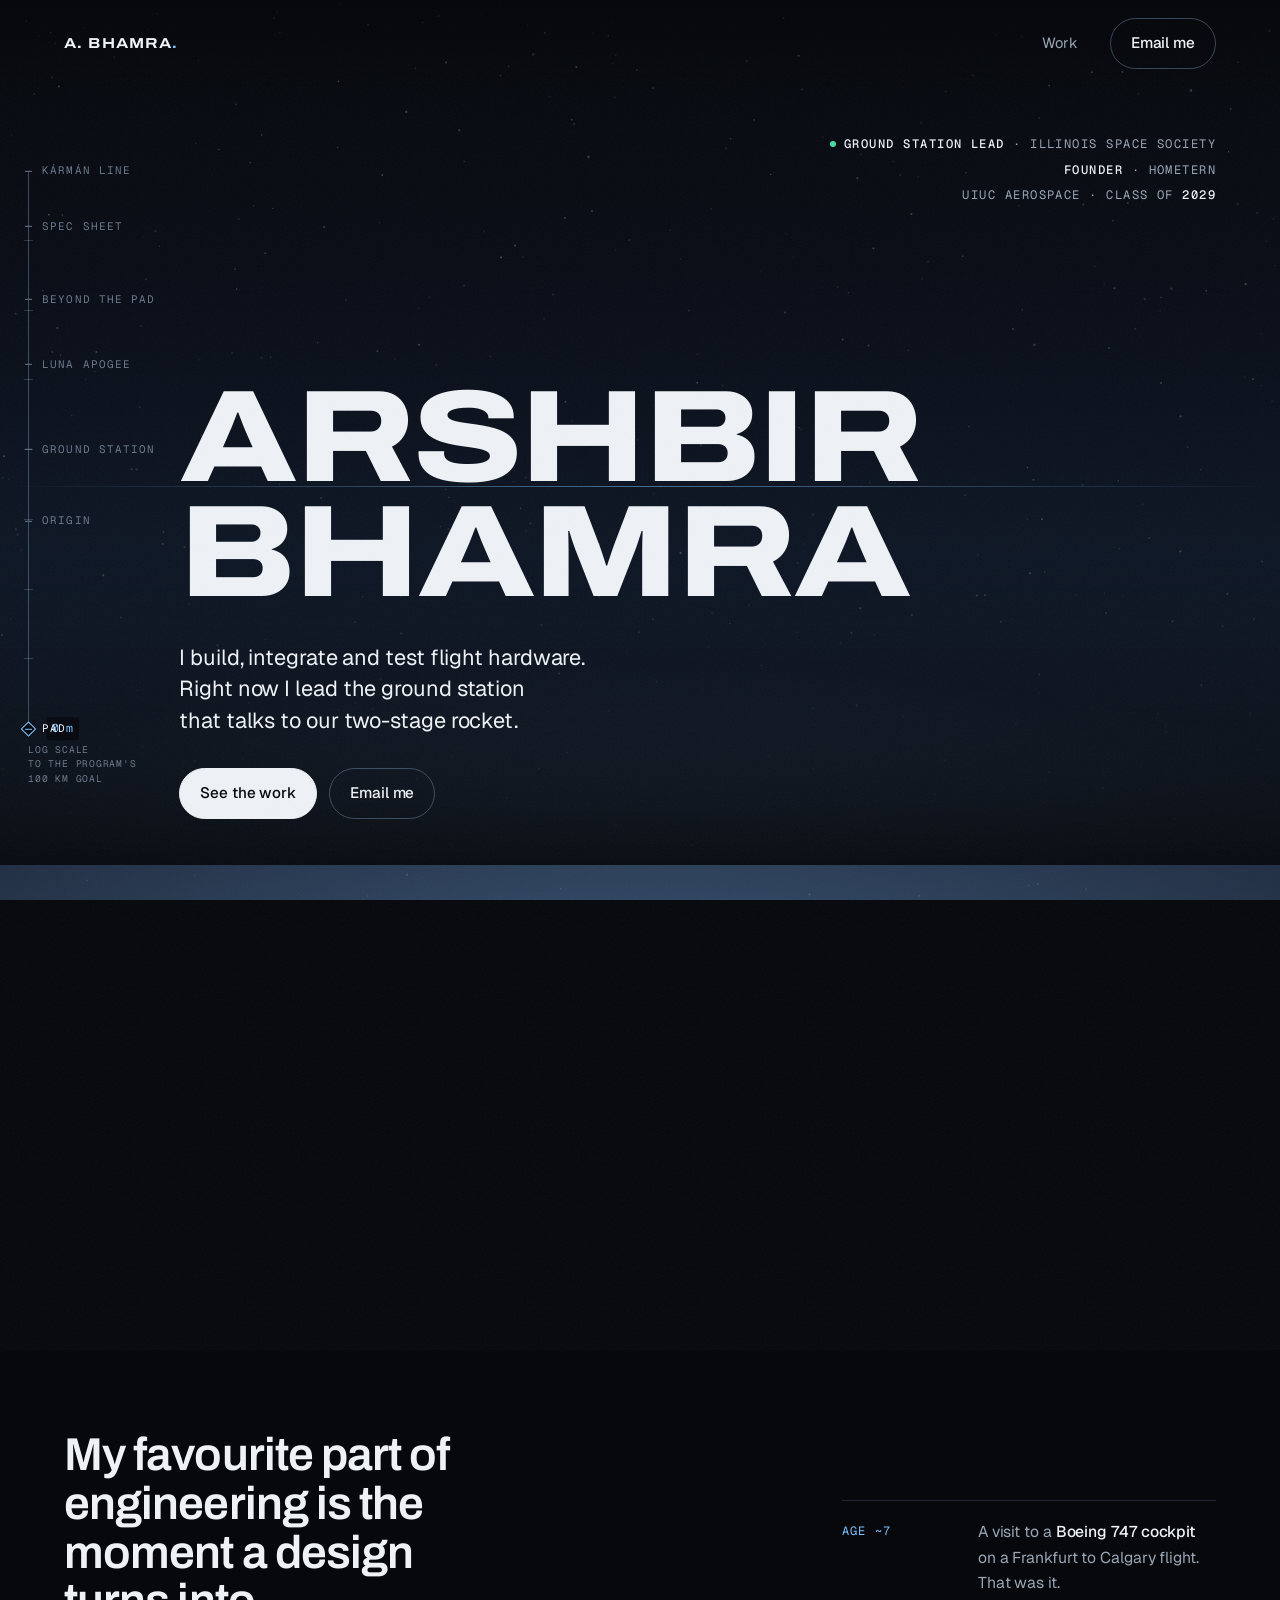
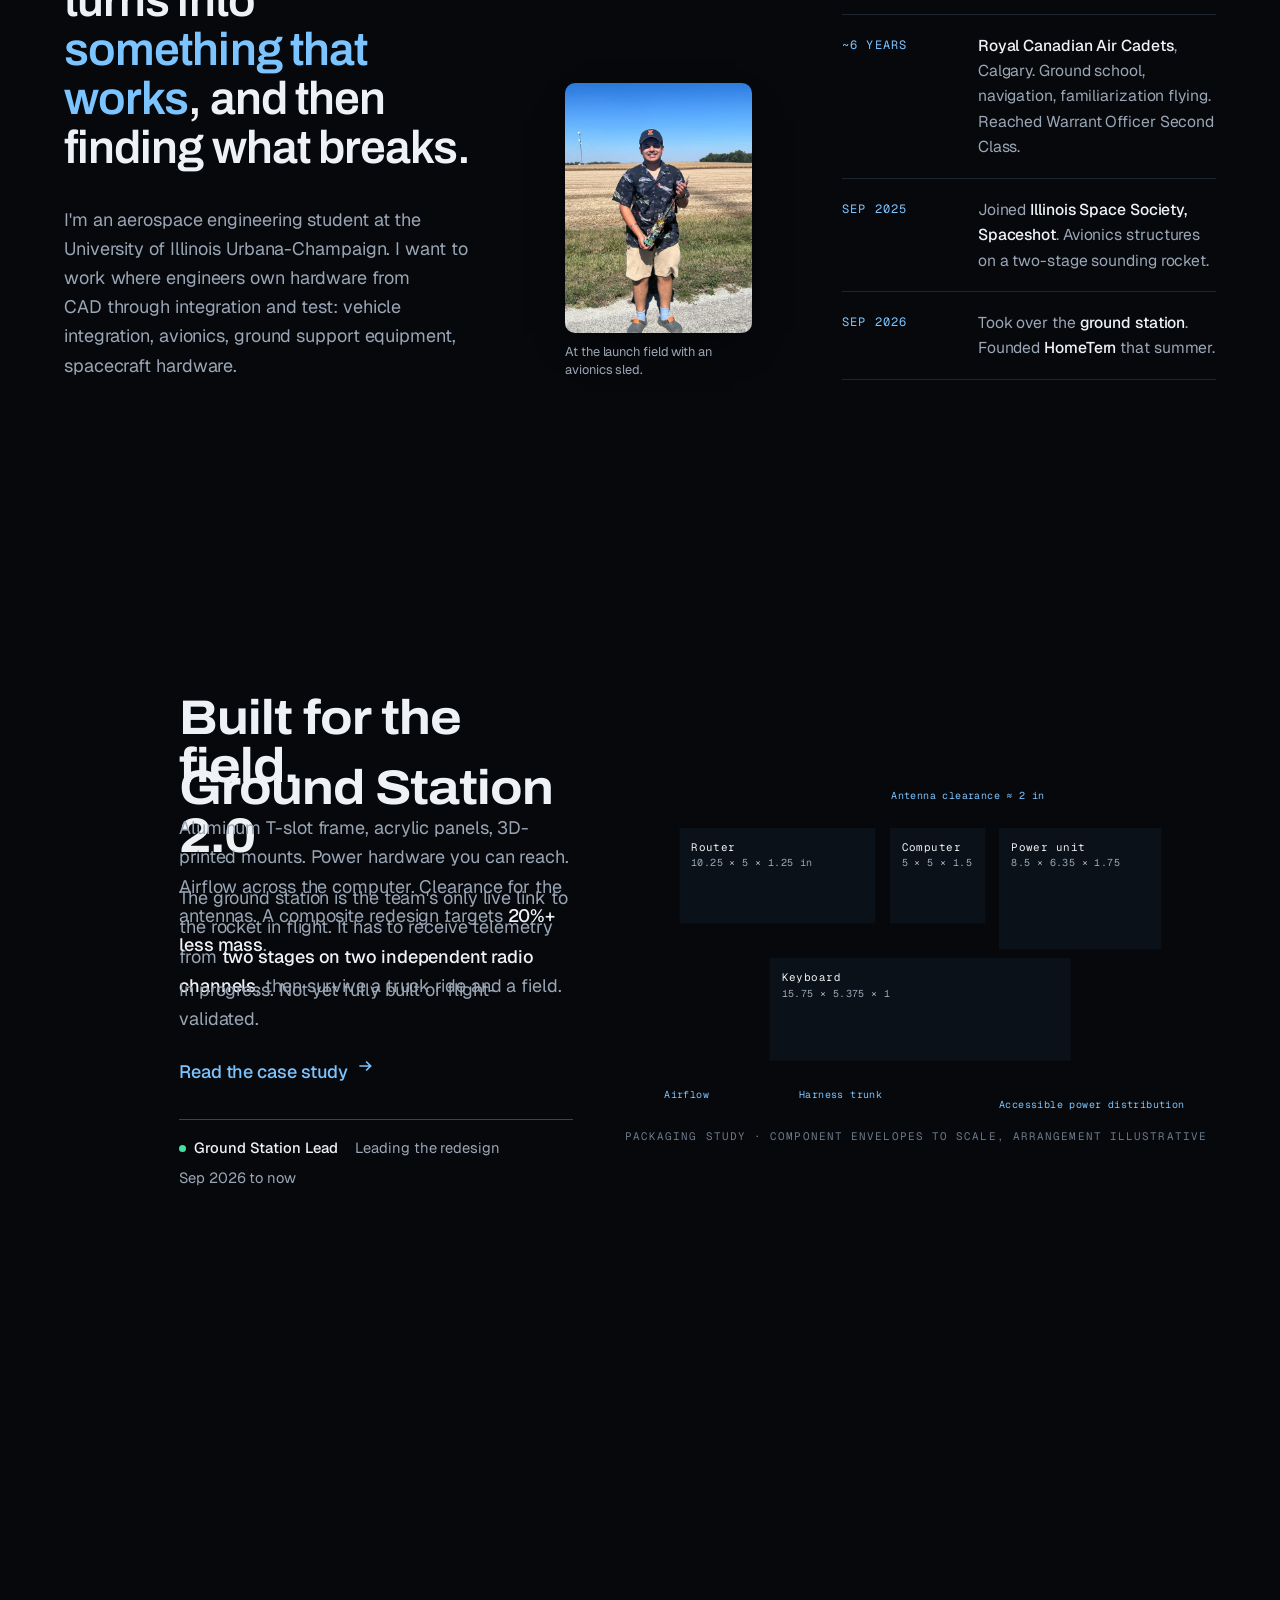
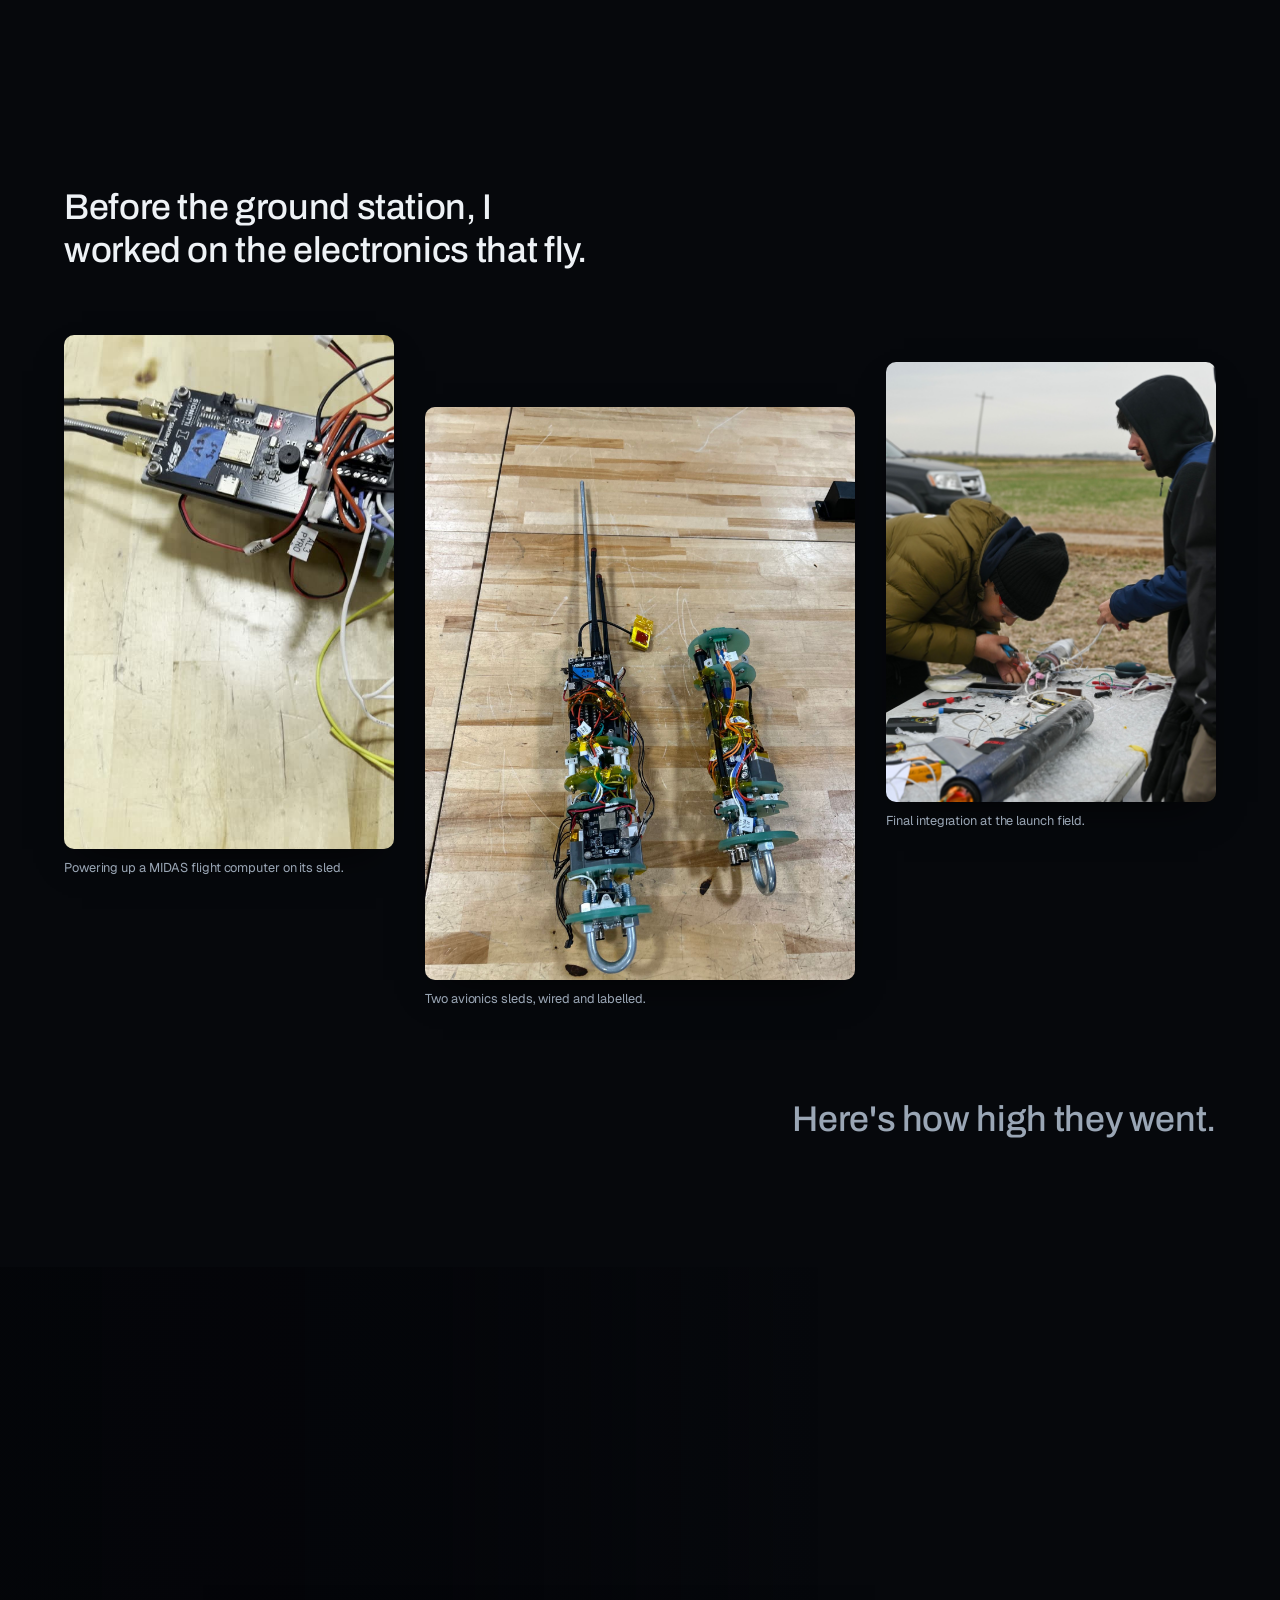
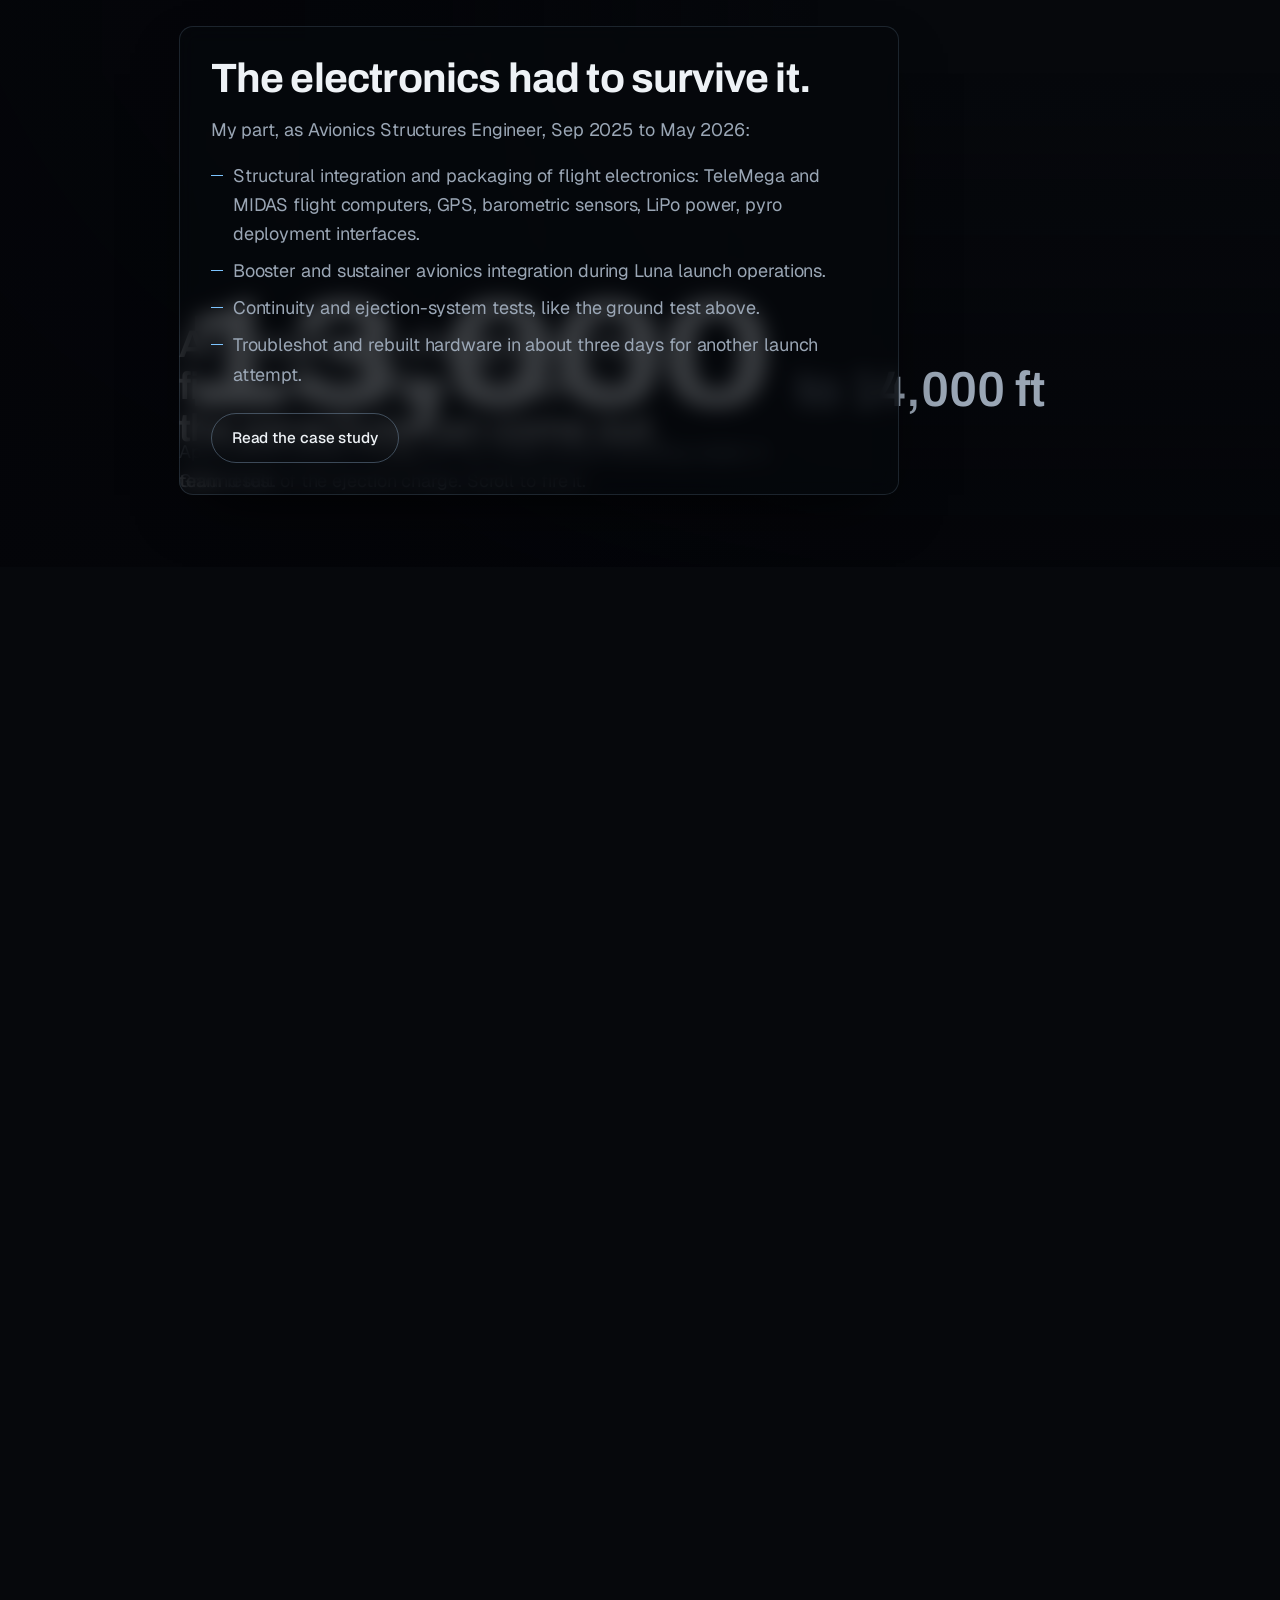
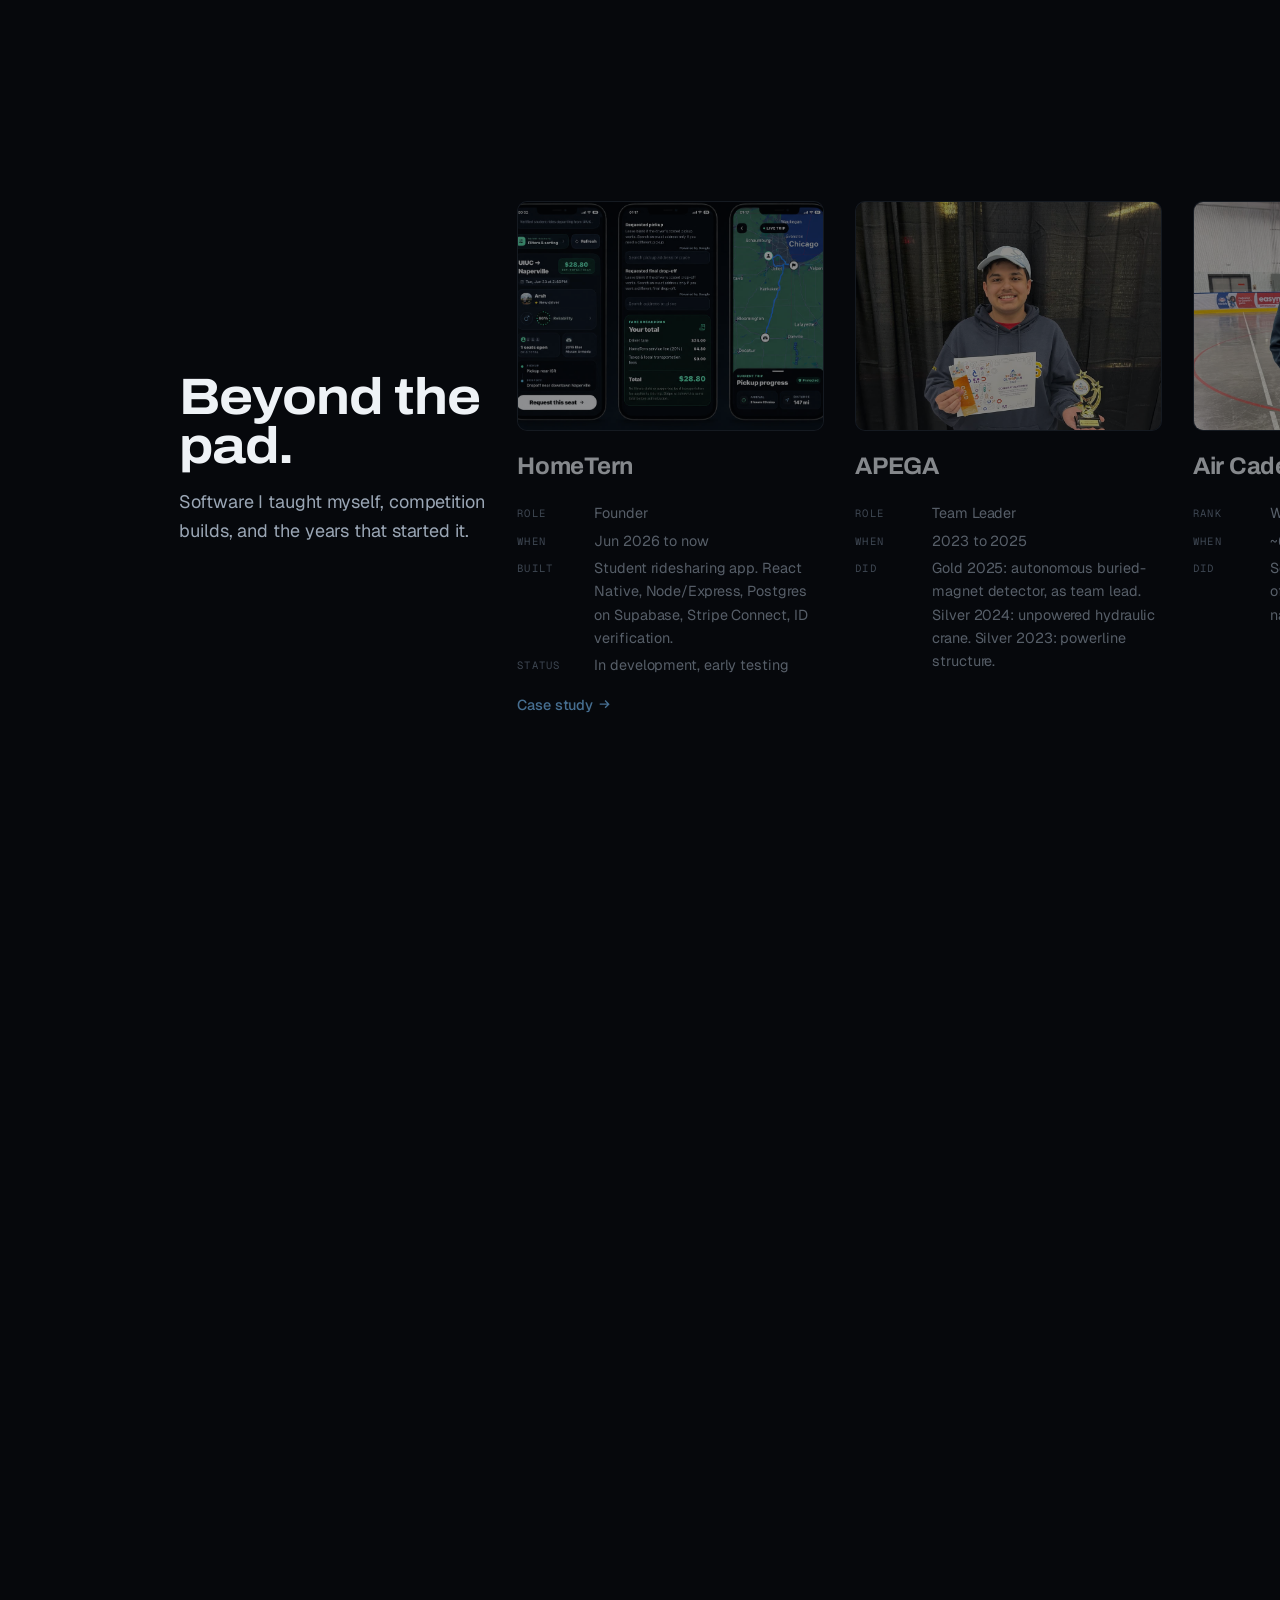
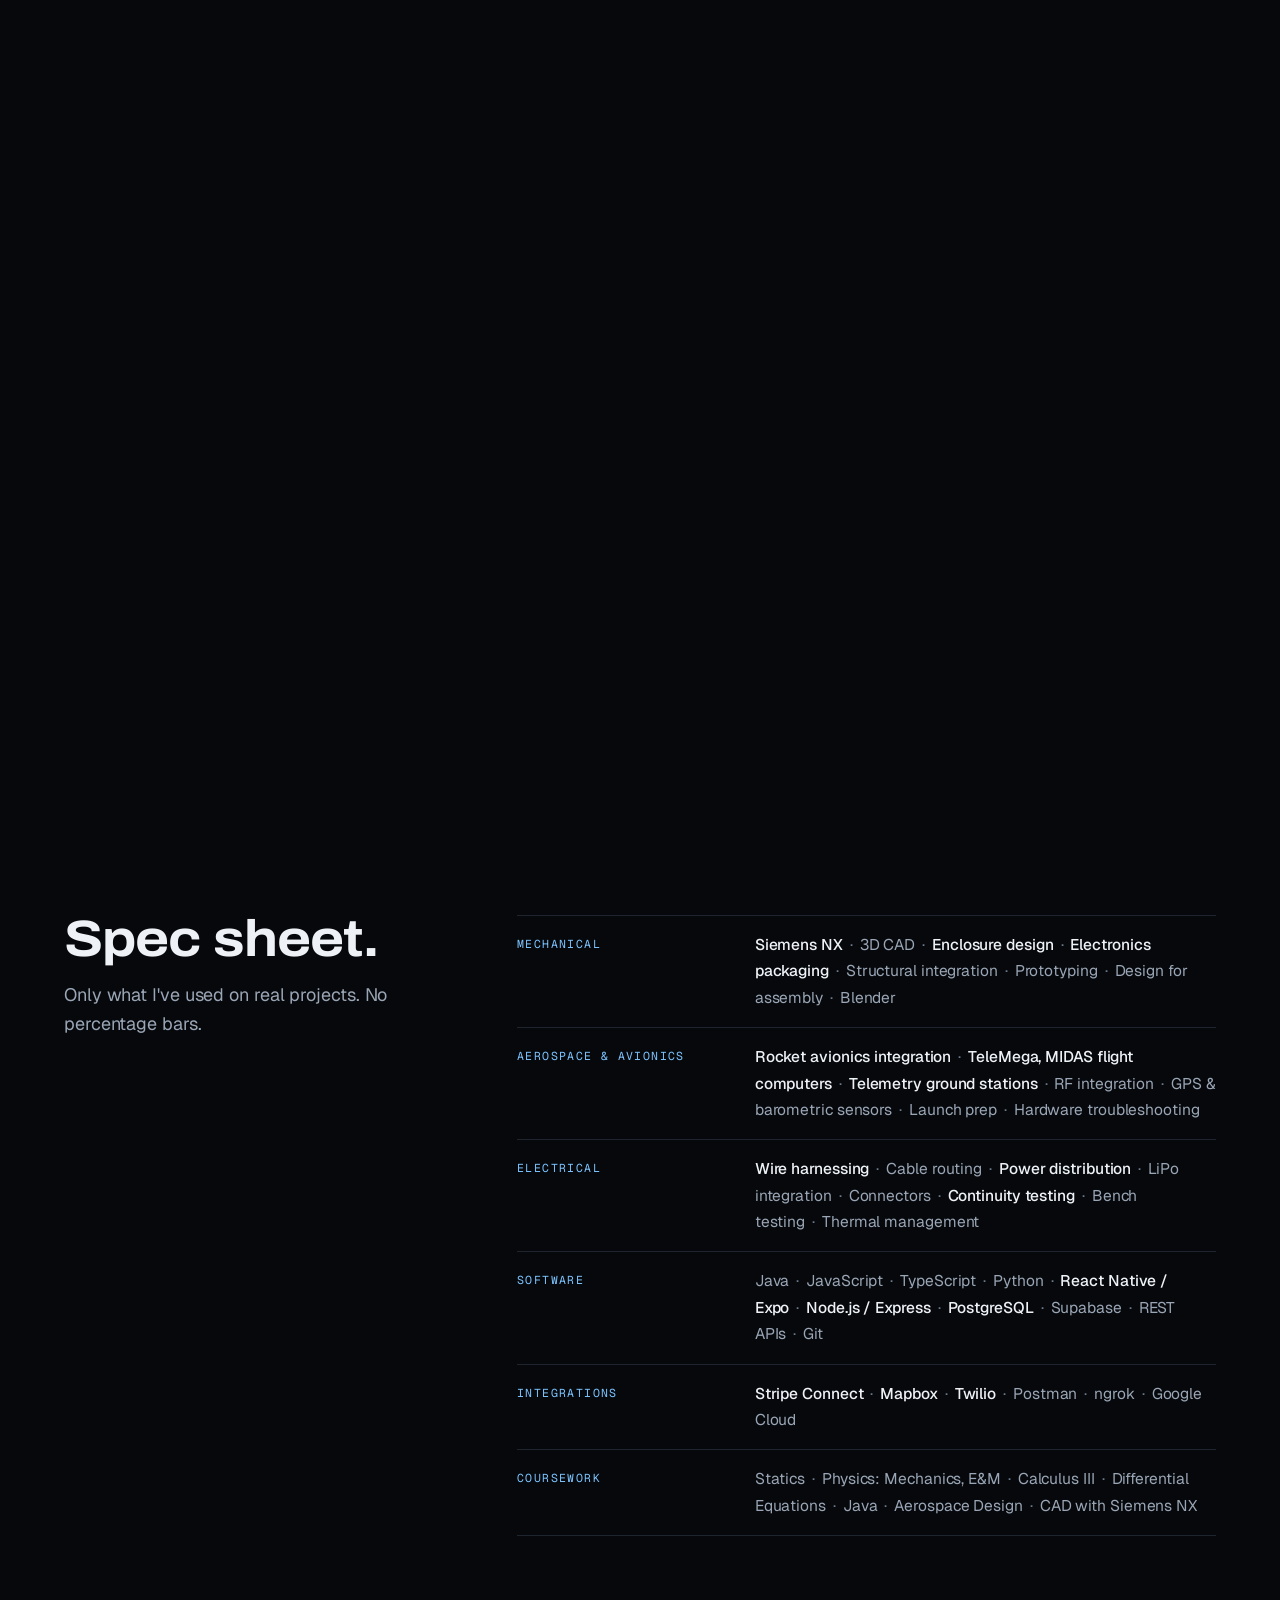
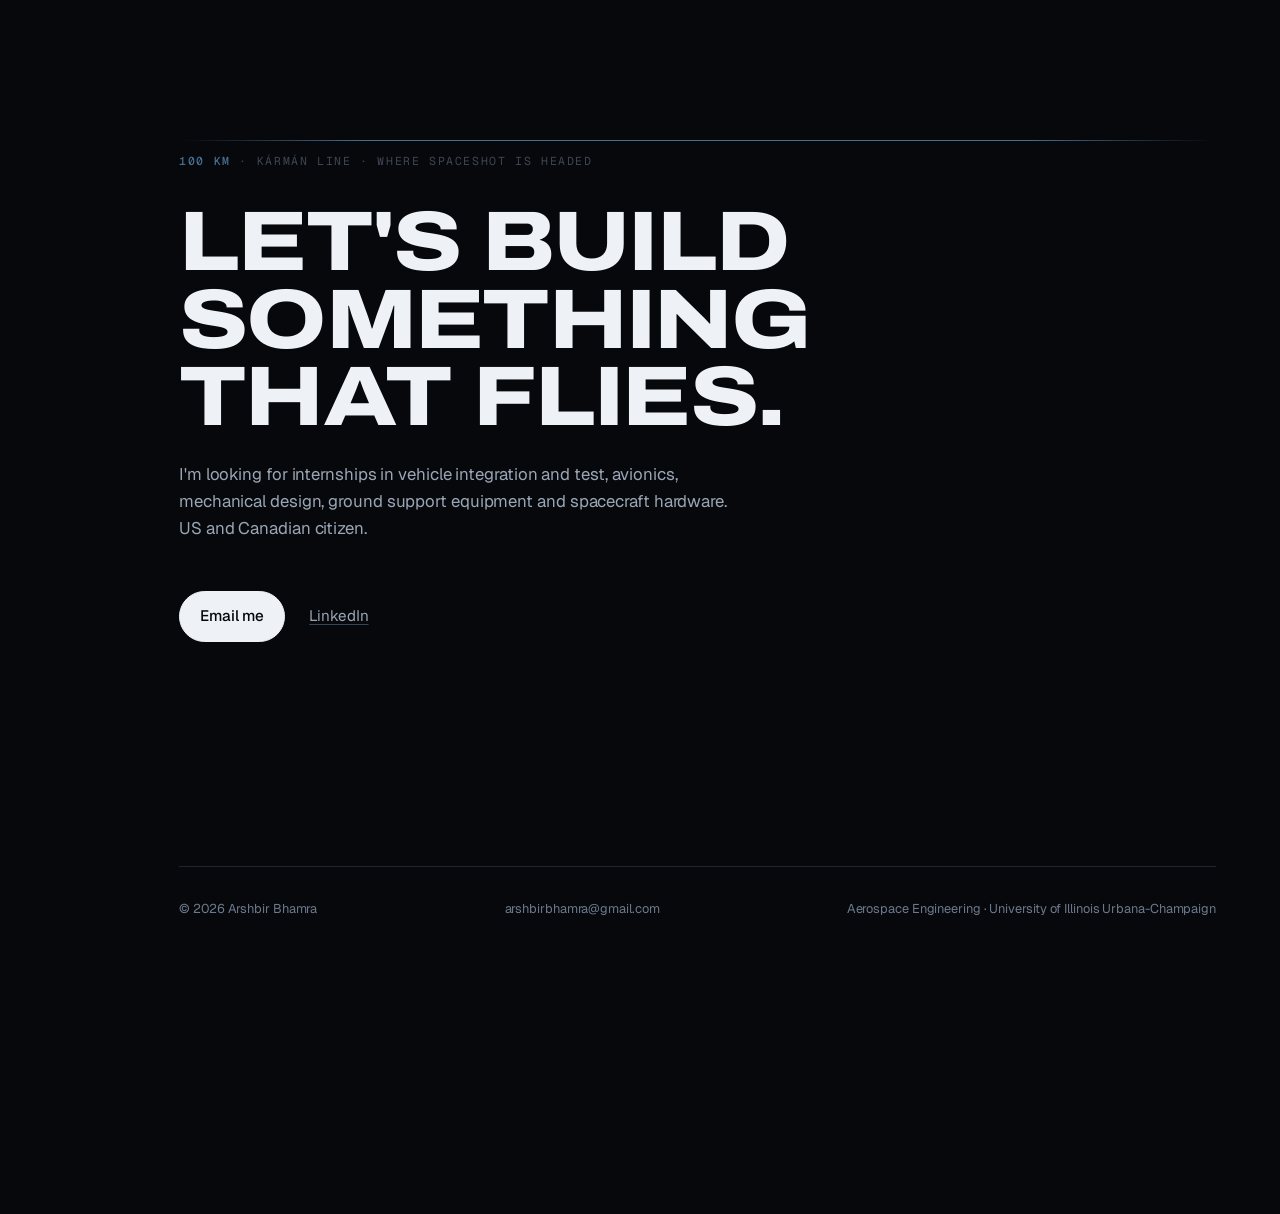
==== commit 960dca58: "Remove GitHub placeholder from contact links Co-Authored-By: Claude Opus 5.5 <noreply@anthropic.com>" ====
--- a/index.html
+++ b/index.html
@@ -729,8 +729,6 @@
           <a class="btn btn--solid" href="mailto:arshbirbhamra@gmail.com" data-sc-magnet="0.26" data-sc-rise="0">Email me</a>
           <div class="close__links">
             <a href="https://www.linkedin.com/in/arshbir-bhamra-6717b2273/" target="_blank" rel="noopener">LinkedIn</a>
-            <!-- GITHUB: replace with <a href="https://github.com/HANDLE" target="_blank" rel="noopener">GitHub</a> -->
-            <span class="todo">GitHub link needed</span>
           </div>
         </div>
         <footer class="foot">
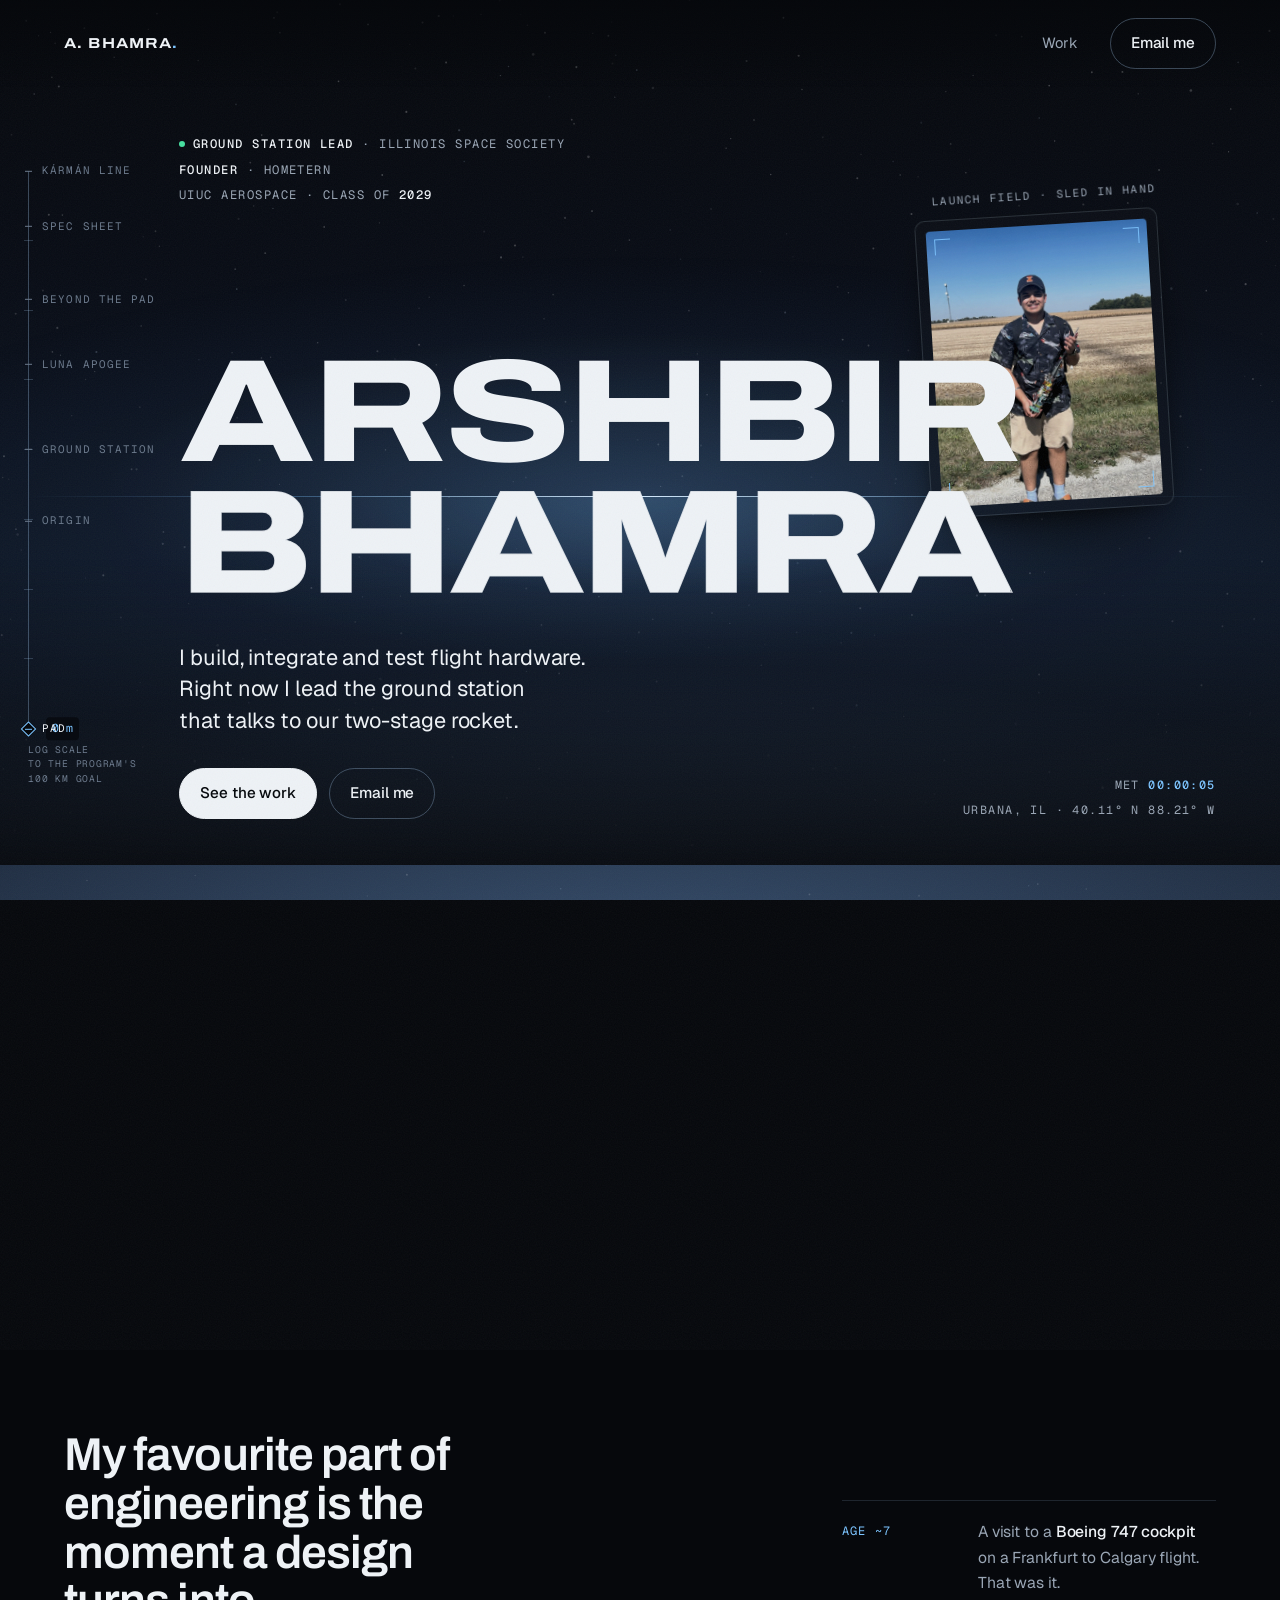
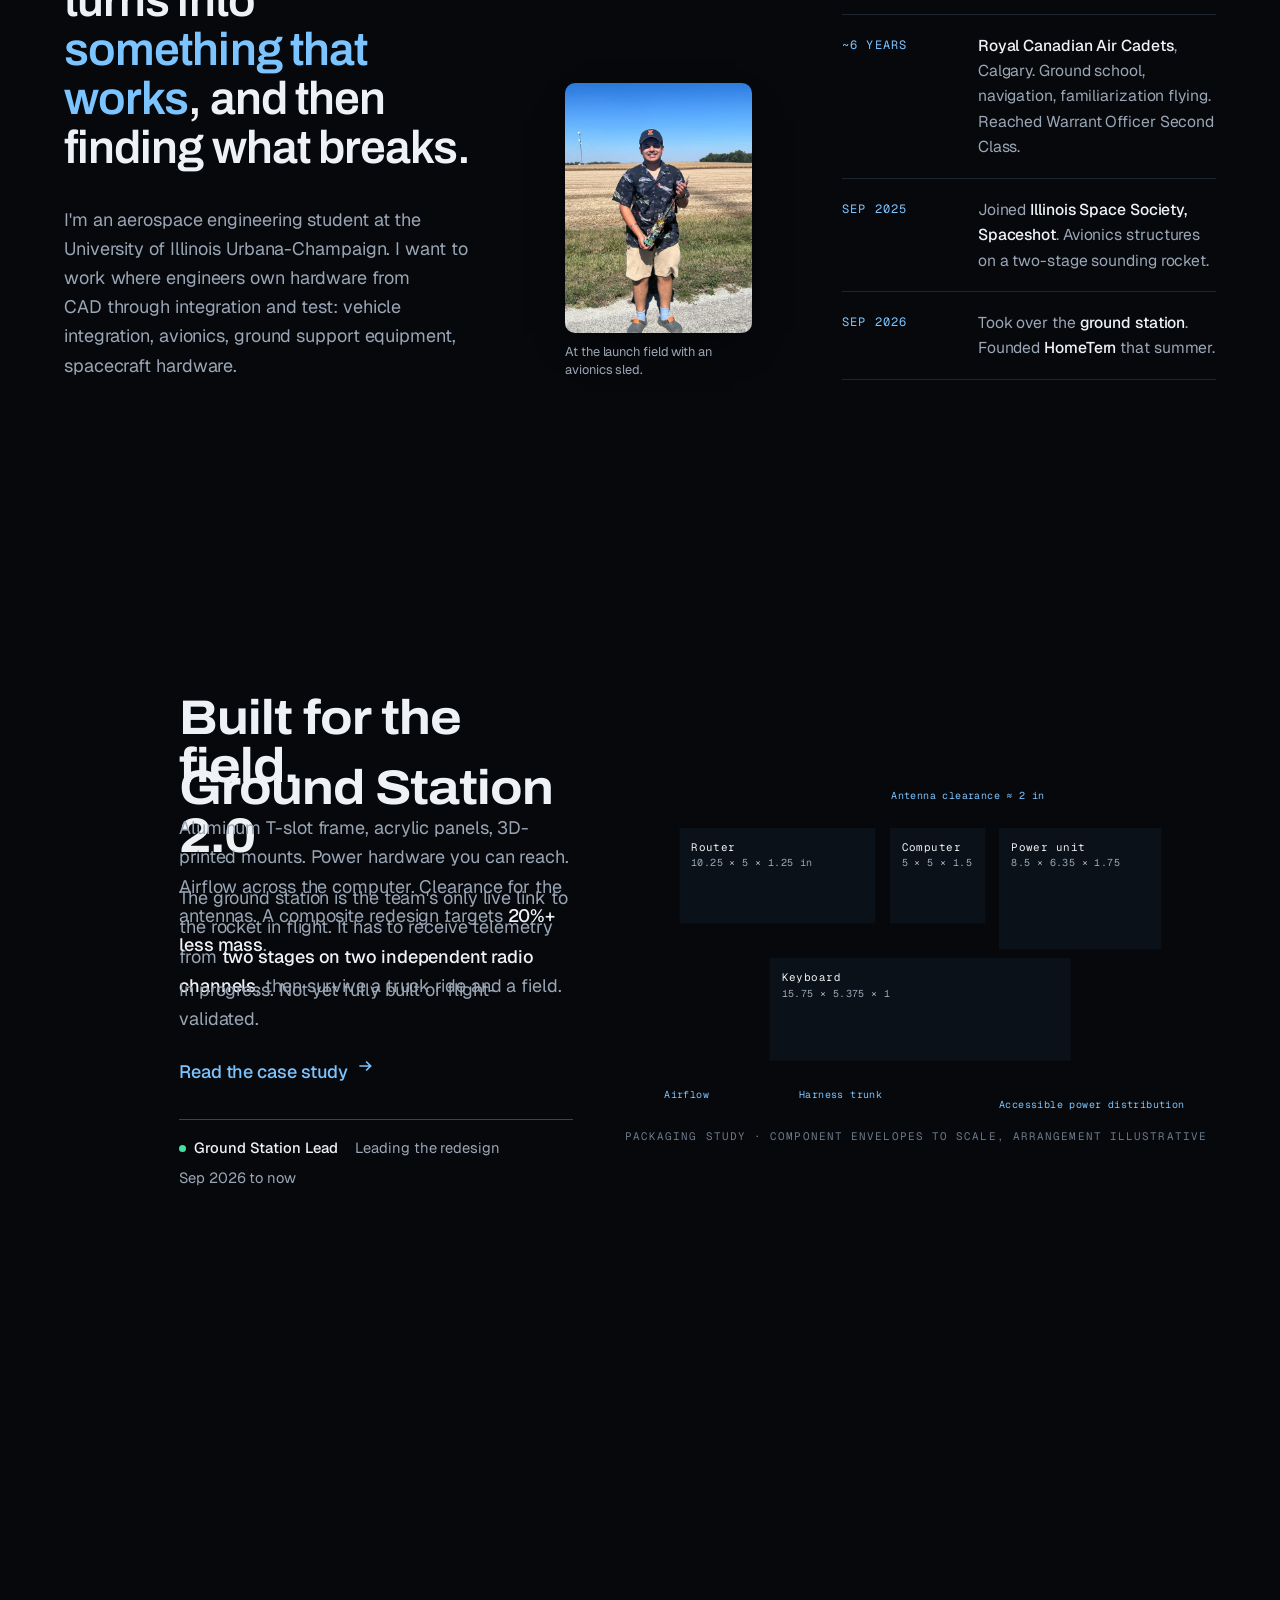
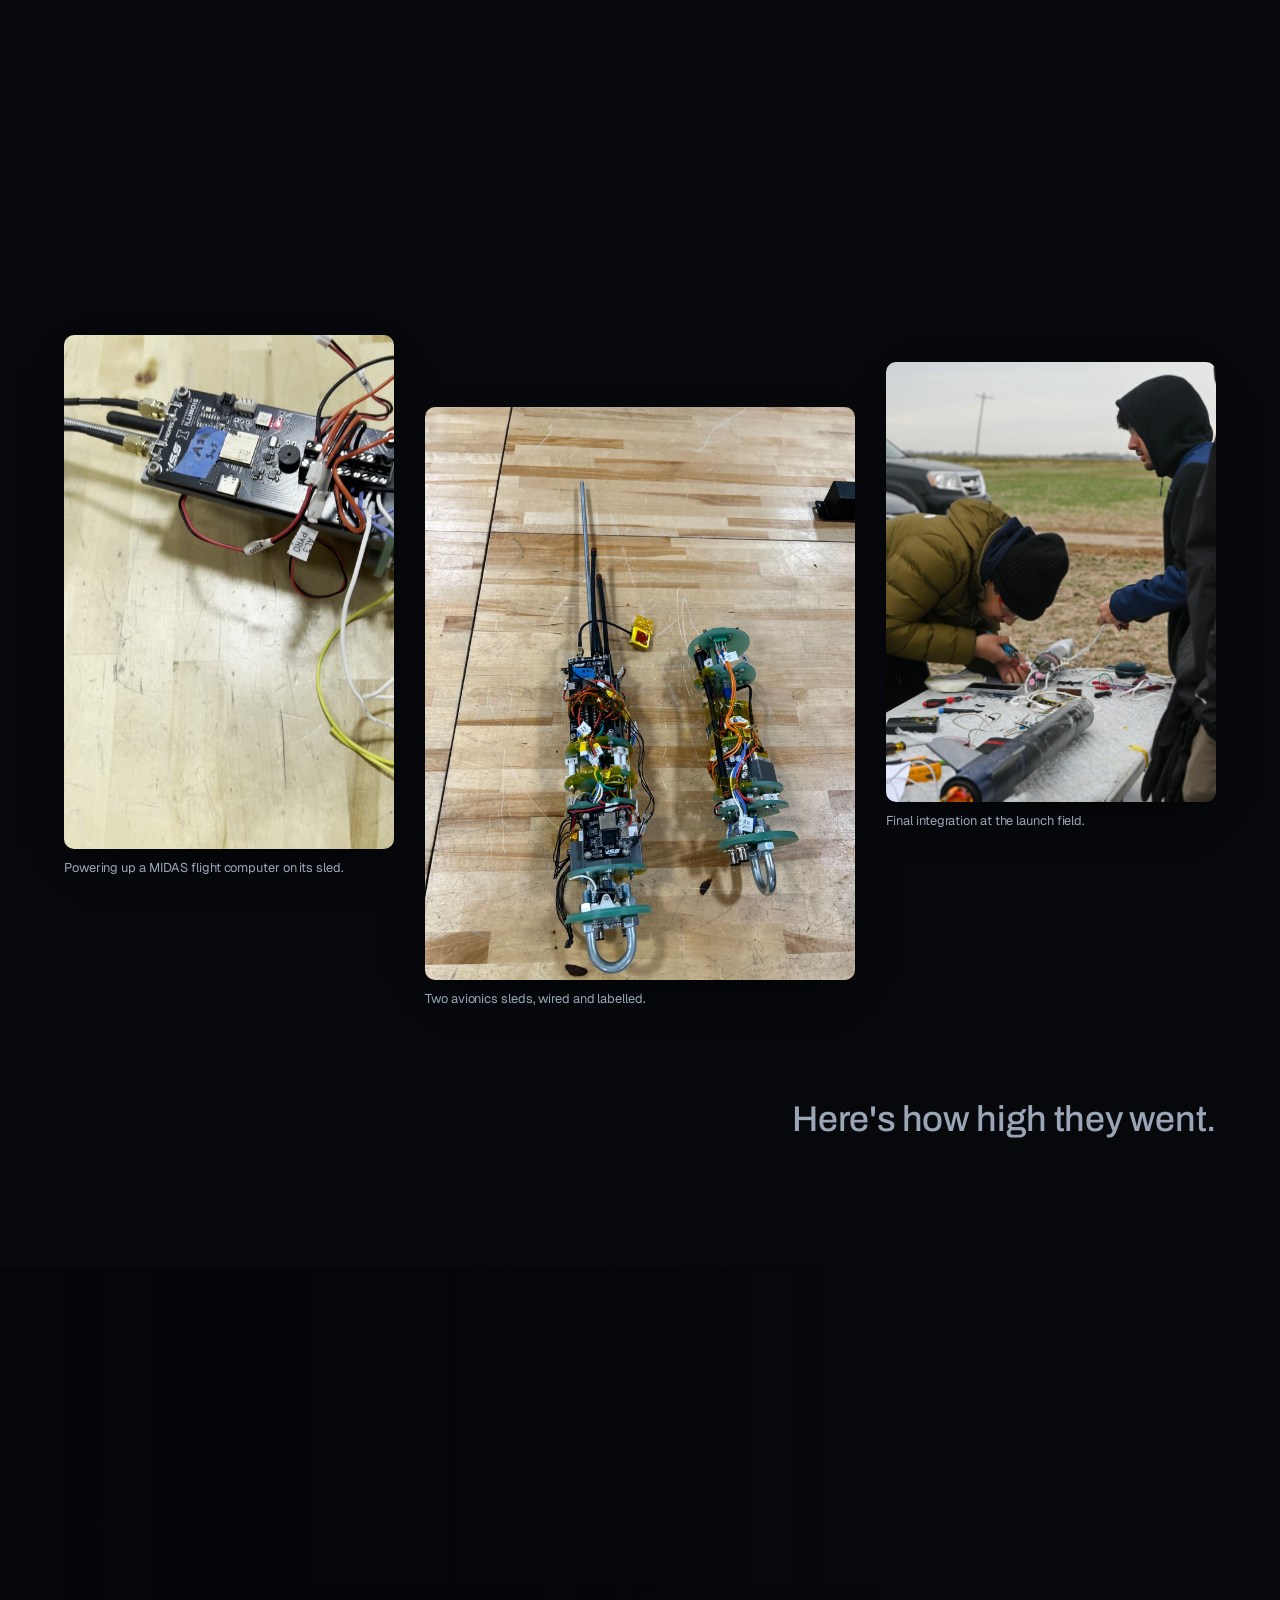
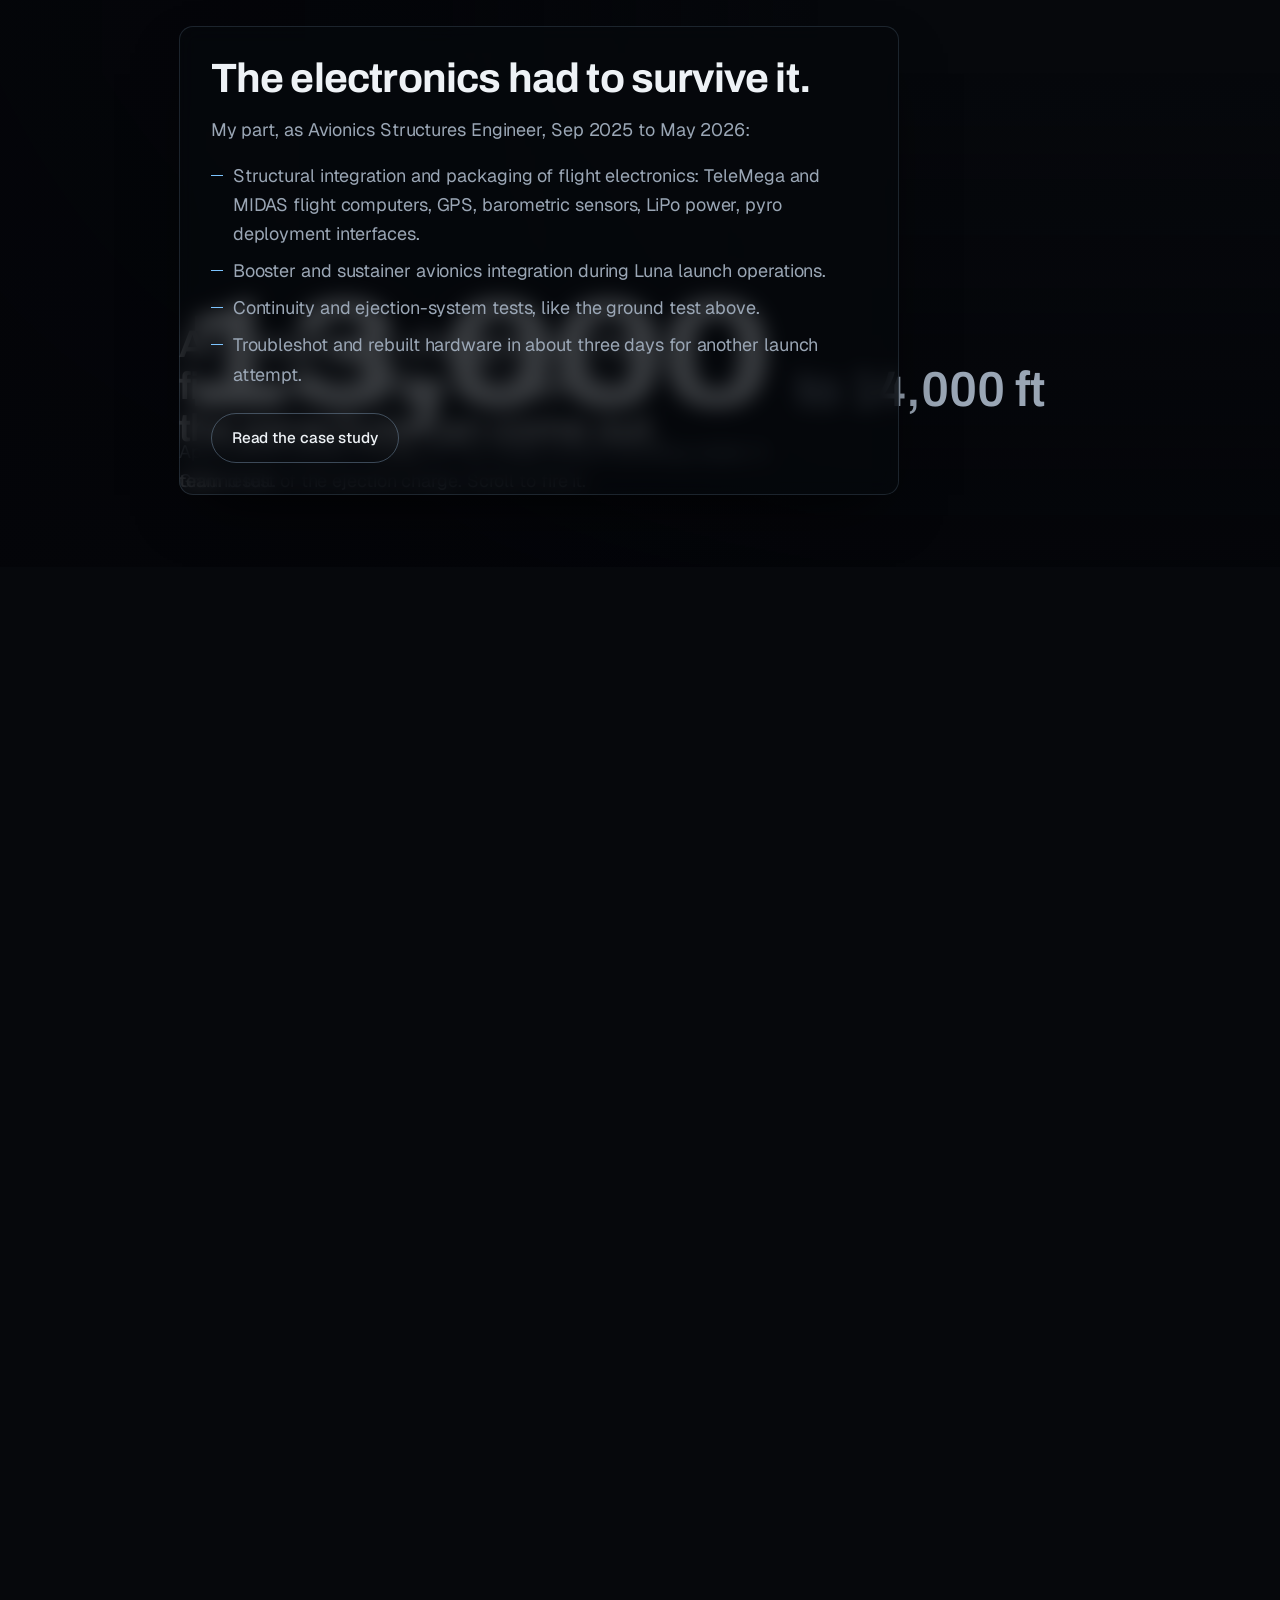
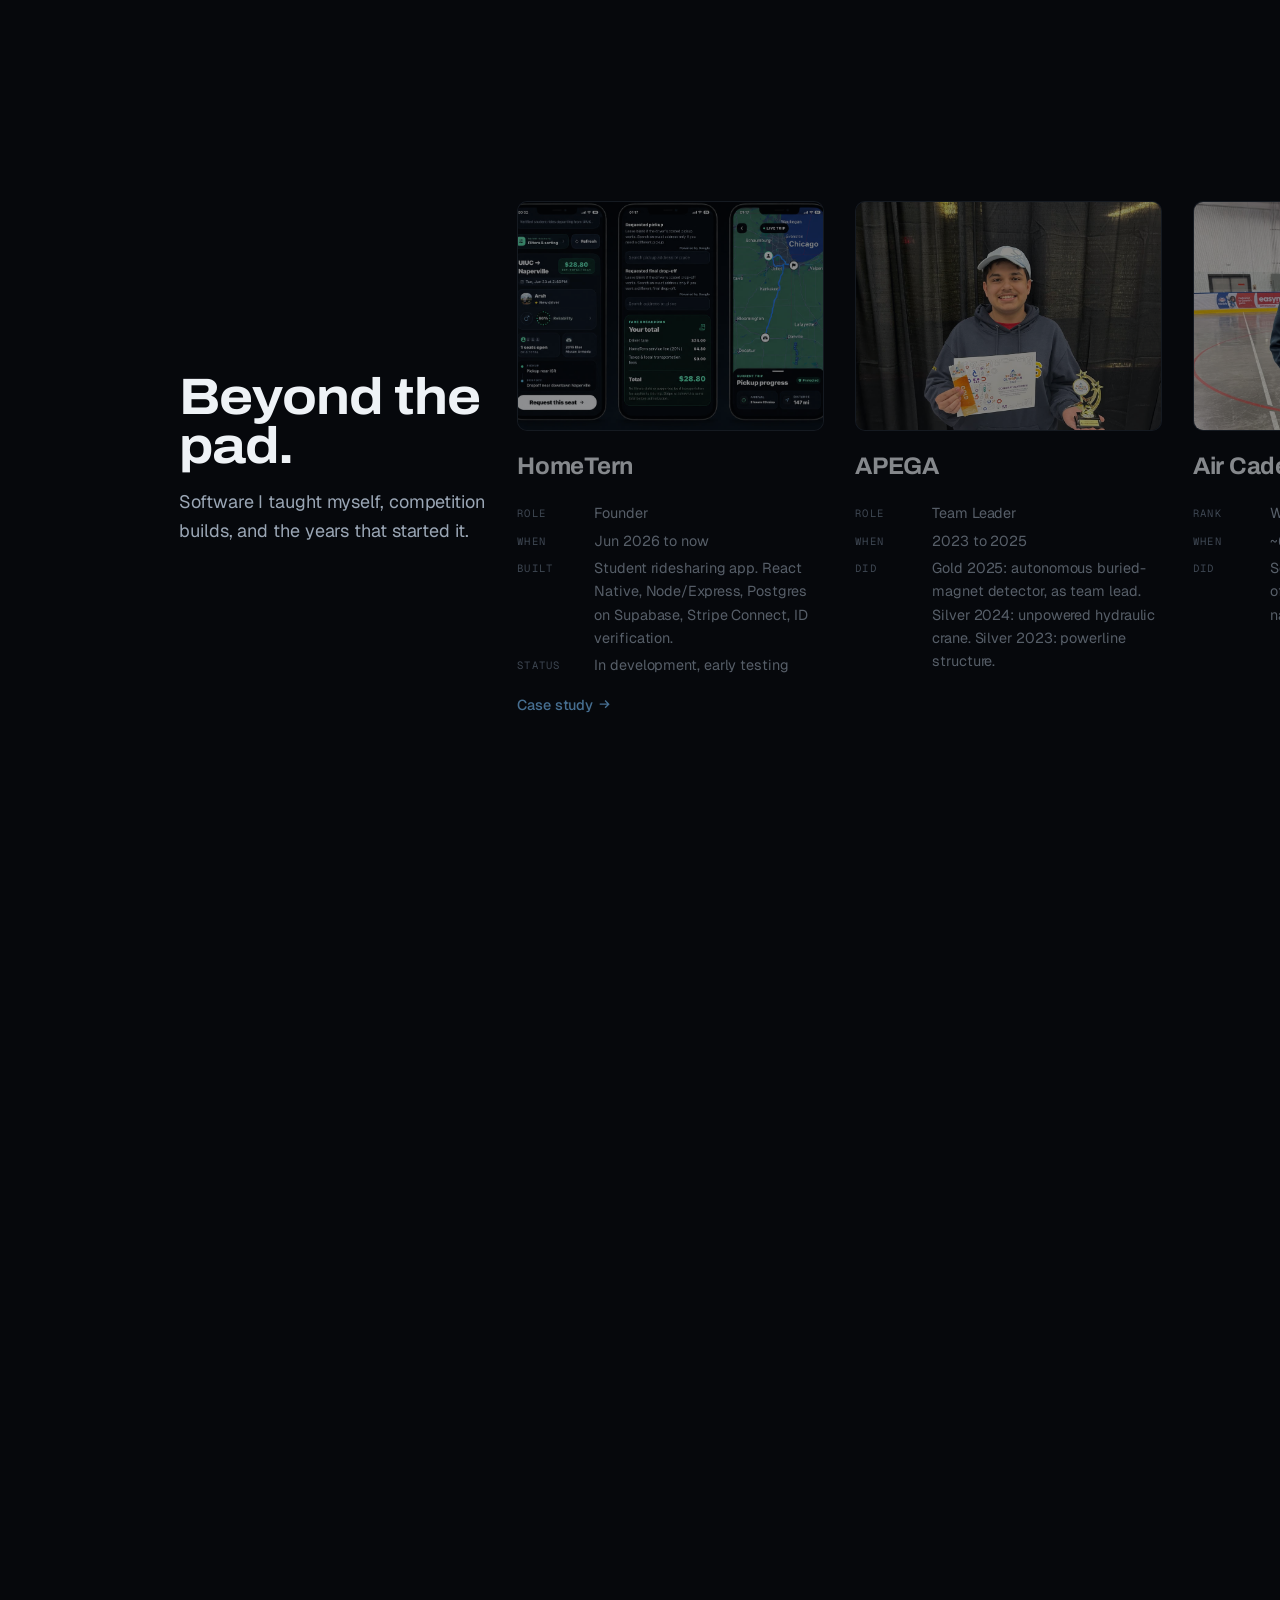
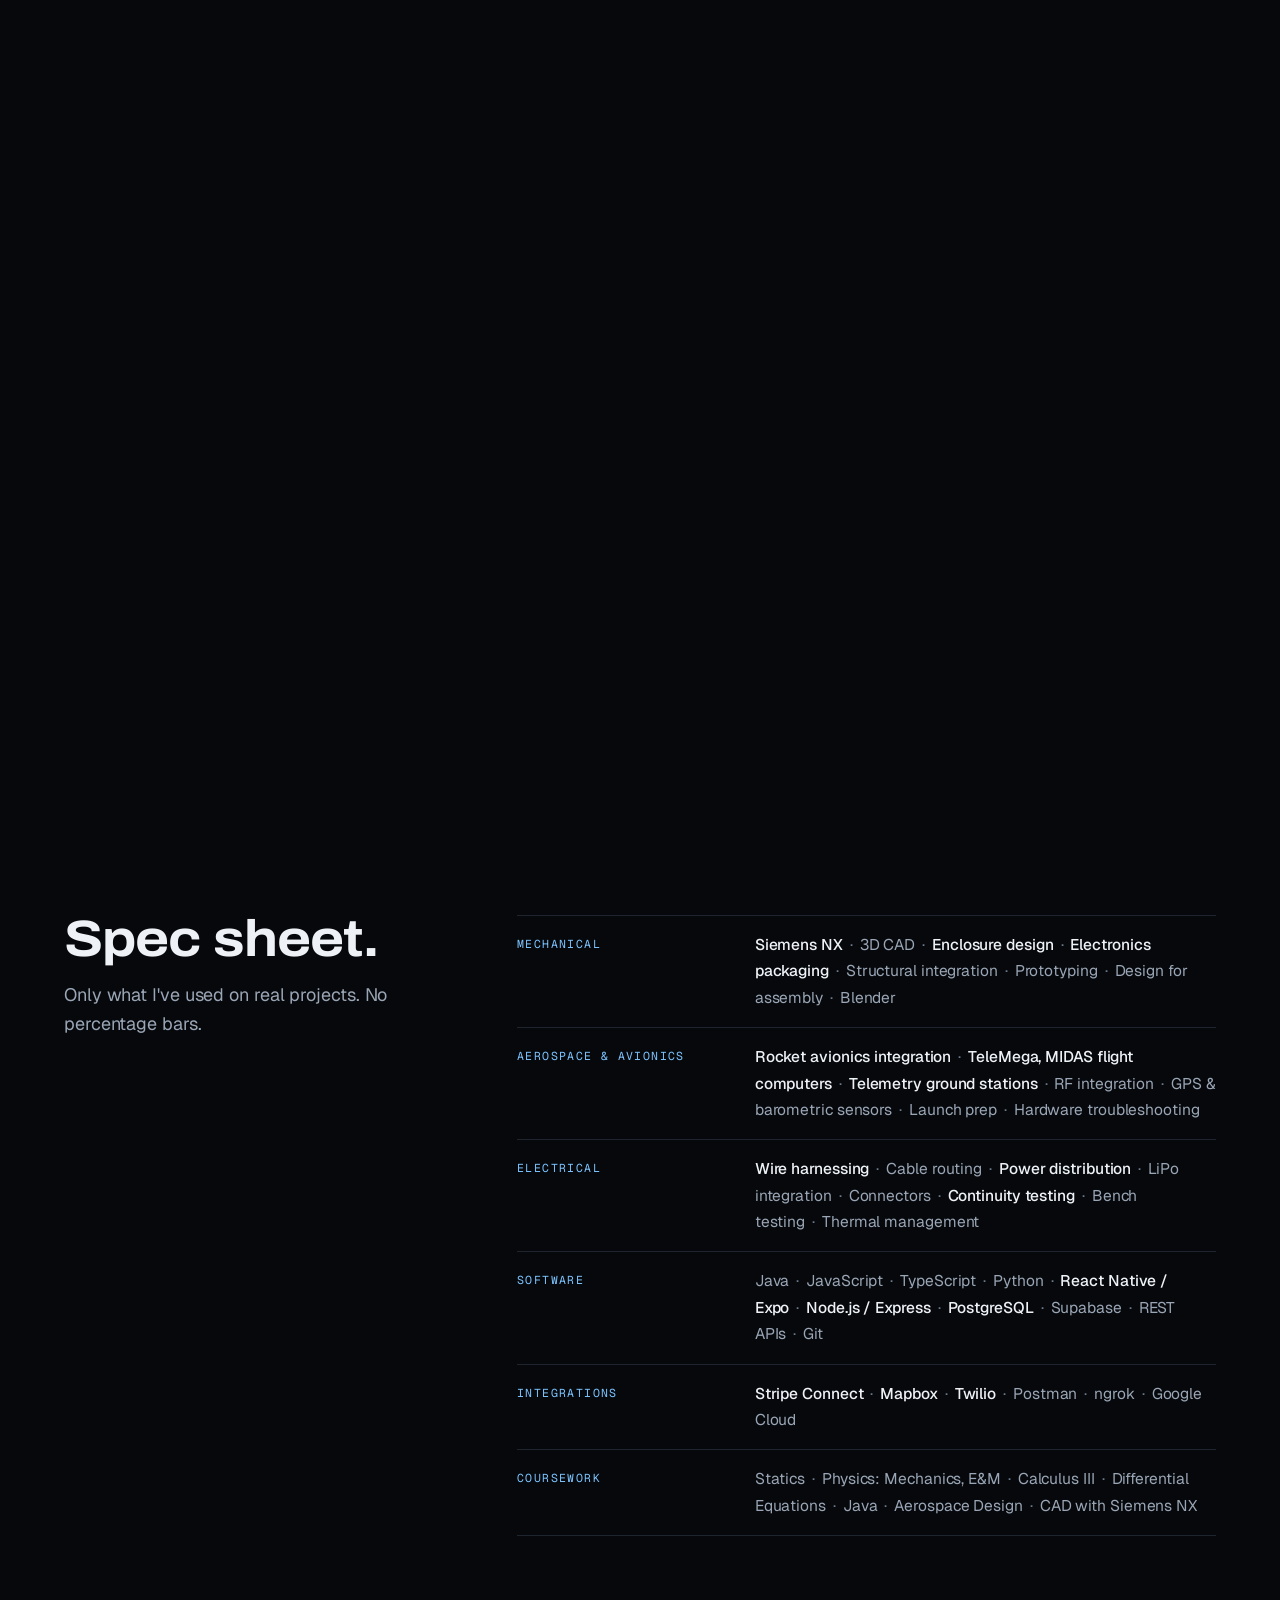
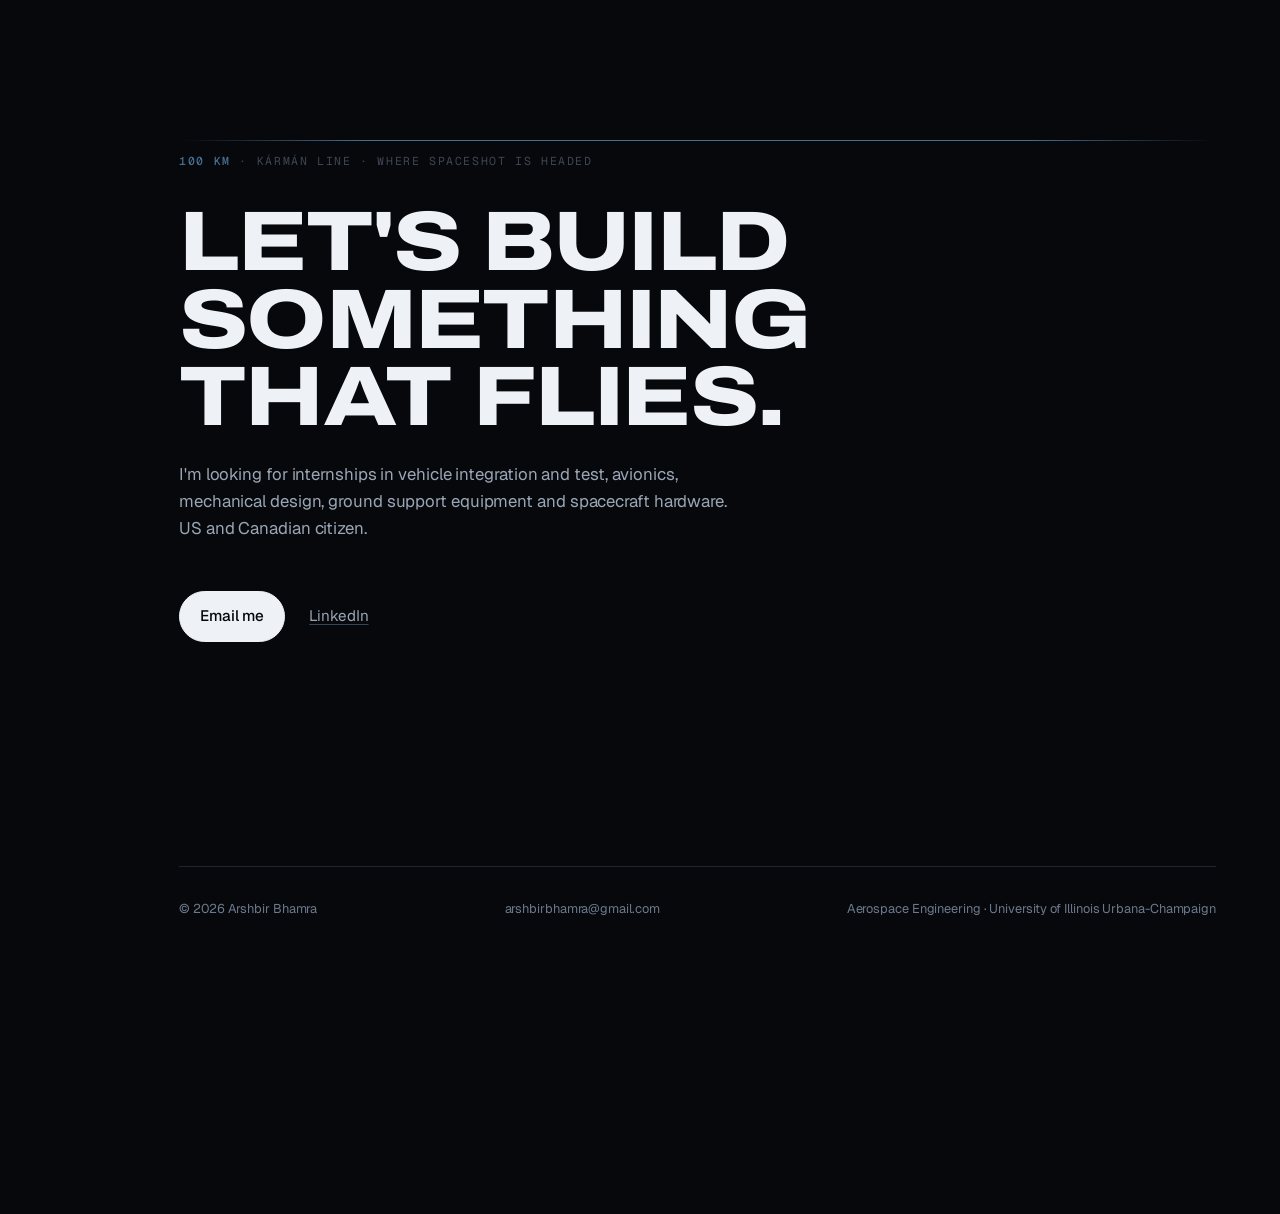
==== commit 6d5b9fb9: "Hero: ignition sequence, layered depth, field photo and mission clock Co-Authored-By: Claude Opus 5." ====
--- a/index.html
+++ b/index.html
@@ -134,19 +134,81 @@
     background-size: 64px 64px; transform: perspective(460px) rotateX(66deg); transform-origin: 50% 100%;
     -webkit-mask-image: linear-gradient(to top, #000 10%, transparent 92%);
             mask-image: linear-gradient(to top, #000 10%, transparent 92%); }
-  .pad__horizon { position: absolute; left: 0; right: 0; top: 49%; height: 1px;
-    background: linear-gradient(90deg, transparent, rgba(124, 196, 255, 0.5), transparent); }
+  .pl { position: absolute; inset: 0; }
+  .dp { position: absolute; inset: 0; }
+  .pad__air { position: absolute; inset: 0;
+    background:
+      radial-gradient(60% 26% at 50% 49%, rgba(124, 196, 255, 0.16), transparent 70%),
+      radial-gradient(90% 40% at 50% 52%, rgba(70, 120, 200, 0.12), transparent 75%); }
+  .pad__horizon { position: absolute; left: 0; right: 0; top: 49%; height: 1px; transform-origin: 50% 50%;
+    background: linear-gradient(90deg, transparent 2%, rgba(124, 196, 255, 0.35) 25%, #d6ecff 50%, rgba(124, 196, 255, 0.35) 75%, transparent 98%); }
+  .pad__horizon::after { content: ""; position: absolute; left: 10%; right: 10%; top: 1px; height: 140px;
+    background: radial-gradient(50% 100% at 50% 0%, rgba(124, 196, 255, 0.14), transparent 70%); }
+
+  /* Field photo: a viewfinder frame sitting behind the name. */
+  .pad__card { position: absolute; z-index: 1; margin: 0; right: clamp(16px, 9vw, 170px); top: clamp(5.5rem, 17vh, 10rem);
+    width: clamp(11rem, 19vw, 18.5rem); rotate: -3.5deg; display: flex; flex-direction: column-reverse; }
+  .pad__shot { position: relative; padding: 10px; background: rgba(13, 17, 24, 0.55);
+    border: 1px solid rgba(214, 236, 255, 0.14); border-radius: 10px;
+    box-shadow: 0 40px 80px -30px rgba(0, 0, 0, 0.95), 0 8px 24px -12px rgba(0, 0, 0, 0.8); }
+  .pad__shot img { width: 100%; height: auto; aspect-ratio: 4 / 5; object-fit: cover; object-position: 50% 26%; border-radius: 4px;
+    filter: saturate(0.74) brightness(0.86) contrast(1.08); }
+  .vf { position: absolute; width: 16px; height: 16px; border: 0 solid var(--sc-accent); opacity: 0.9; }
+  .vf--tl { top: 18px; left: 18px; border-top-width: 1.5px; border-left-width: 1.5px; }
+  .vf--tr { top: 18px; right: 18px; border-top-width: 1.5px; border-right-width: 1.5px; }
+  .vf--bl { bottom: 18px; left: 18px; border-bottom-width: 1.5px; border-left-width: 1.5px; }
+  .vf--br { bottom: 18px; right: 18px; border-bottom-width: 1.5px; border-right-width: 1.5px; }
+  .pad__card figcaption { margin: 0 0 10px; text-align: right; font-family: var(--sc-font-mono); font-size: 0.68rem; letter-spacing: 0.12em;
+    text-transform: uppercase; color: var(--sc-ink-soft); }
+
+  /* Mission elapsed time: real, counting from when the visitor arrived. */
+  .pad__met { position: absolute; z-index: 2; right: var(--sc-gutter); bottom: clamp(2.5rem, 9vh, 6.5rem); text-align: right;
+    display: grid; gap: 6px; font-family: var(--sc-font-mono); font-size: 0.74rem; letter-spacing: 0.12em;
+    text-transform: uppercase; color: var(--sc-ink-soft); }
+  .pad__met b { color: var(--sc-accent); font-weight: 500; font-variant-numeric: tabular-nums; }
+
+  /* The name: two masked lines; BHAMRA ignites from outline to solid. On
+     scroll the lines drift apart as the climb starts. */
+  .name { font-family: var(--sc-font-display); font-weight: 800; font-stretch: 125%; text-transform: uppercase;
+    font-size: clamp(3.2rem, 11.4vw, 12rem); line-height: 0.86; letter-spacing: -0.025em; margin: 0 0 var(--sc-6); }
+  .name__l { display: block; overflow: hidden; padding: 0.02em 0 0.06em; margin-bottom: -0.04em; }
+  .name__l--a { transform: translateX(calc(var(--sc-p, 0) * -4vw)); }
+  .name__l--b { transform: translateX(calc(var(--sc-p, 0) * 4vw)); }
+  .name__in { display: inline-block; position: relative; }
+  .name__ghost { color: transparent; -webkit-text-stroke: 1.4px rgba(238, 242, 246, 0.85); }
+  .name__fill { position: absolute; left: 0; top: 0; color: var(--sc-ink); clip-path: inset(0 0 0 0); }
+
+  @media (prefers-reduced-motion: no-preference) {
+    .pad__horizon { animation: sc-ignite 1.3s 0.15s var(--sc-ease-out) both; }
+    .pad__air { animation: sc-fade 1.6s 0.3s ease-out both; }
+    .pad__grid { animation: sc-grid 1.4s 0.35s var(--sc-ease-out) both; }
+    .name__in { animation: sc-rise 1s 0.45s var(--sc-ease-out) both; }
+    .name__l--b .name__in { animation-delay: 0.6s; }
+    .name__fill { animation: sc-fill 1s 1.15s cubic-bezier(0.65, 0, 0.35, 1) both; }
+    .pad__card { animation: sc-card 1.2s 0.9s var(--sc-ease-out) both; }
+    .pad__lede, .pad__row, .pad__tele, .pad__met { animation: sc-up 0.8s 1.35s var(--sc-ease-out) both; }
+    .dp--1 { translate: calc(var(--mx, 0) * -6px) calc(var(--my, 0) * -4px); }
+    .dp--2 { translate: calc(var(--mx, 0) * -14px) calc(var(--my, 0) * -6px); }
+    .dp--3 { translate: calc(var(--mx, 0) * 18px) calc(var(--my, 0) * 12px); }
+    .pad__copy { translate: calc(var(--mx, 0) * 6px) calc(var(--my, 0) * 3px); }
+    .sky__stars { translate: calc(var(--mx, 0) * -5px) calc(var(--my, 0) * -3px); }
+  }
+  @keyframes sc-ignite { from { transform: scaleX(0); opacity: 0; } 30% { opacity: 1; } to { transform: scaleX(1); opacity: 1; } }
+  @keyframes sc-fade { from { opacity: 0; } to { opacity: 1; } }
+  @keyframes sc-grid { from { opacity: 0; translate: 0 60px; } to { opacity: 1; translate: 0 0; } }
+  @keyframes sc-rise { from { transform: translateY(108%); } to { transform: none; } }
+  @keyframes sc-fill { from { clip-path: inset(0 100% 0 0); } to { clip-path: inset(0 0 0 0); } }
+  @keyframes sc-card { from { opacity: 0; transform: translateY(40px) rotate(-6deg) scale(0.96); } to { opacity: 1; transform: none; } }
+  @keyframes sc-up { from { opacity: 0; transform: translateY(14px); } to { opacity: 1; transform: none; } }
   .pad__haze { position: absolute; left: 0; right: 0; bottom: 0; height: 34%;
     background: linear-gradient(to top, rgba(6, 8, 12, 0.92), rgba(6, 8, 12, 0)); }
   .pad__copy { position: absolute; z-index: 2; left: var(--sc-gutter); right: var(--sc-gutter);
     bottom: clamp(2.5rem, 9vh, 6.5rem); padding-left: clamp(0px, 9vw, 150px); }
-  .pad h1 { font-family: var(--sc-font-display); font-weight: 800; font-stretch: 122%; text-transform: uppercase;
-    font-size: clamp(3.1rem, 10.2vw, 10.5rem); line-height: 0.88; letter-spacing: -0.02em; margin: 0 0 var(--sc-6); }
   .pad__lede { font-size: clamp(1.1rem, 1.7vw, 1.45rem); line-height: 1.45; max-width: 36ch; color: var(--sc-ink);
     margin: 0 0 var(--sc-6); text-wrap: balance; }
   .pad__row { display: flex; flex-wrap: wrap; align-items: center; gap: var(--sc-3); }
-  .pad__tele { position: absolute; z-index: 2; top: clamp(5.5rem, 15vh, 9rem); right: var(--sc-gutter);
-    text-align: right; display: grid; gap: 6px; }
+  .pad__tele { position: absolute; z-index: 2; top: clamp(5.5rem, 15vh, 9rem);
+    left: calc(var(--sc-gutter) + clamp(0px, 9vw, 150px)); display: grid; gap: 6px; }
   .pad__tele div { font-family: var(--sc-font-mono); font-size: 0.76rem; letter-spacing: 0.12em; text-transform: uppercase; color: var(--sc-ink-soft); }
   .pad__tele div b { color: var(--sc-ink); font-weight: 500; }
   .pad__tele .live::before { content: ""; display: inline-block; width: 6px; height: 6px; border-radius: 50%;
@@ -383,7 +445,13 @@
     .bar__mark .short { display: inline; }
     .bar .btn { padding: 10px 14px; }
     .bar__links { gap: var(--sc-3); }
-    .pad__tele { display: none; }
+    .pad__tele, .pad__met { display: none; }
+    .pad__card { top: 84px; right: var(--sc-gutter); width: 42vw; }
+    .pad__shot { padding: 6px; }
+    .vf { width: 12px; height: 12px; }
+    .vf--tl, .vf--tr { top: 12px; } .vf--bl, .vf--br { bottom: 12px; }
+    .vf--tl, .vf--bl { left: 12px; } .vf--tr, .vf--br { right: 12px; }
+    .pad__card figcaption { font-size: 0.6rem; }
     .pad__copy, .peak__copy, .peak__label, .close { padding-left: 0; }
     .peak__label { left: var(--sc-gutter); }
     .close { padding-left: var(--sc-gutter); }
@@ -457,9 +525,23 @@
   <section id="pad" data-sc-act="pin" data-sc-span="1.45" data-alt="0">
     <div data-sc-stage>
       <div class="pad">
-        <div data-sc-parallax="-0.9" style="position:absolute;inset:0"><div class="pad__horizon"></div></div>
-        <div data-sc-parallax="-0.4" style="position:absolute;inset:0"><div class="pad__grid"></div></div>
-        <div data-sc-parallax="0.7" style="position:absolute;inset:0"><div class="pad__haze"></div></div>
+        <!-- Planes, back to front: atmosphere, horizon, launch-field grid, field
+             photo, name, haze. Scroll moves them at different rates; the pointer
+             shifts each by a different amount (inner .dp wrappers). -->
+        <div class="pl" data-sc-parallax="-1.1"><div class="dp dp--1"><div class="pad__air"></div><div class="pad__horizon"></div></div></div>
+        <div class="pl" data-sc-parallax="-0.4"><div class="dp dp--2"><div class="pad__grid"></div></div></div>
+        <div class="pl pl--card" data-sc-parallax="-0.7">
+          <div class="dp dp--3">
+            <figure class="pad__card">
+              <div class="pad__shot">
+                <img src="assets/img/home/arshbir-launch-field.jpg" width="1125" height="1500" alt="Arshbir at the launch field, holding an avionics sled">
+                <i class="vf vf--tl"></i><i class="vf vf--tr"></i><i class="vf vf--bl"></i><i class="vf vf--br"></i>
+              </div>
+              <figcaption>Launch field · sled in hand</figcaption>
+            </figure>
+          </div>
+        </div>
+        <div class="pl" data-sc-parallax="0.7"><div class="pad__haze"></div></div>
 
         <div class="pad__tele" data-sc-cue="0 0.7 0">
           <div class="live"><b>Ground Station Lead</b> · Illinois Space Society</div>
@@ -467,8 +549,16 @@
           <div>UIUC Aerospace · Class of <b>2029</b></div>
         </div>
 
+        <div class="pad__met" aria-hidden="true" data-sc-cue="0 0.7 0">
+          <div>MET <b data-met>00:00:00</b></div>
+          <div>Urbana, IL · 40.11° N 88.21° W</div>
+        </div>
+
         <div class="pad__copy" data-sc-cue="0 0.82 0">
-          <h1 data-sc-kinetic="lines">Arshbir <br>Bhamra</h1>
+          <h1 class="name" aria-label="Arshbir Bhamra">
+            <span class="name__l name__l--a" aria-hidden="true"><span class="name__in">Arshbir</span></span>
+            <span class="name__l name__l--b" aria-hidden="true"><span class="name__in"><span class="name__ghost">Bhamra</span><span class="name__fill">Bhamra</span></span></span>
+          </h1>
           <p class="pad__lede">I build, integrate and test flight hardware. Right now I lead the ground station that talks to our two-stage rocket.</p>
           <div class="pad__row">
             <a href="#ground-station" class="btn btn--solid">See the work</a>
@@ -862,6 +952,29 @@
   addEventListener("load", function () { measure(); last = -1; });
   requestAnimationFrame(tick);
 
+  /* Hero: mission elapsed time since the visitor arrived. */
+  var met = document.querySelector("[data-met]"), t0 = Date.now();
+  function pad2(n) { return (n < 10 ? "0" : "") + n; }
+  setInterval(function () {
+    var s = Math.floor((Date.now() - t0) / 1000);
+    met.textContent = pad2(Math.floor(s / 3600)) + ":" + pad2(Math.floor(s / 60) % 60) + ":" + pad2(s % 60);
+  }, 1000);
+
+  /* Hero depth: each plane follows the pointer by a different amount, eased
+     so it carries momentum. Fine pointers only, never under reduced motion. */
+  if (matchMedia("(hover: hover) and (pointer: fine)").matches && !matchMedia("(prefers-reduced-motion: reduce)").matches) {
+    var root = document.documentElement, tx = 0, ty = 0, cx = 0, cy = 0, run = false;
+    addEventListener("pointermove", function (e) {
+      tx = (e.clientX / innerWidth) * 2 - 1; ty = (e.clientY / innerHeight) * 2 - 1;
+      if (!run) { run = true; requestAnimationFrame(step); }
+    }, { passive: true });
+    function step() {
+      cx += (tx - cx) * 0.07; cy += (ty - cy) * 0.07;
+      root.style.setProperty("--mx", cx.toFixed(4)); root.style.setProperty("--my", cy.toFixed(4));
+      if (Math.abs(tx - cx) > 0.001 || Math.abs(ty - cy) > 0.001) requestAnimationFrame(step); else run = false;
+    }
+  }
+
   /* Hardware loops play only while on screen, and never under reduced motion
      (the poster frame carries the moment instead). */
   var still = matchMedia("(prefers-reduced-motion: reduce)").matches;
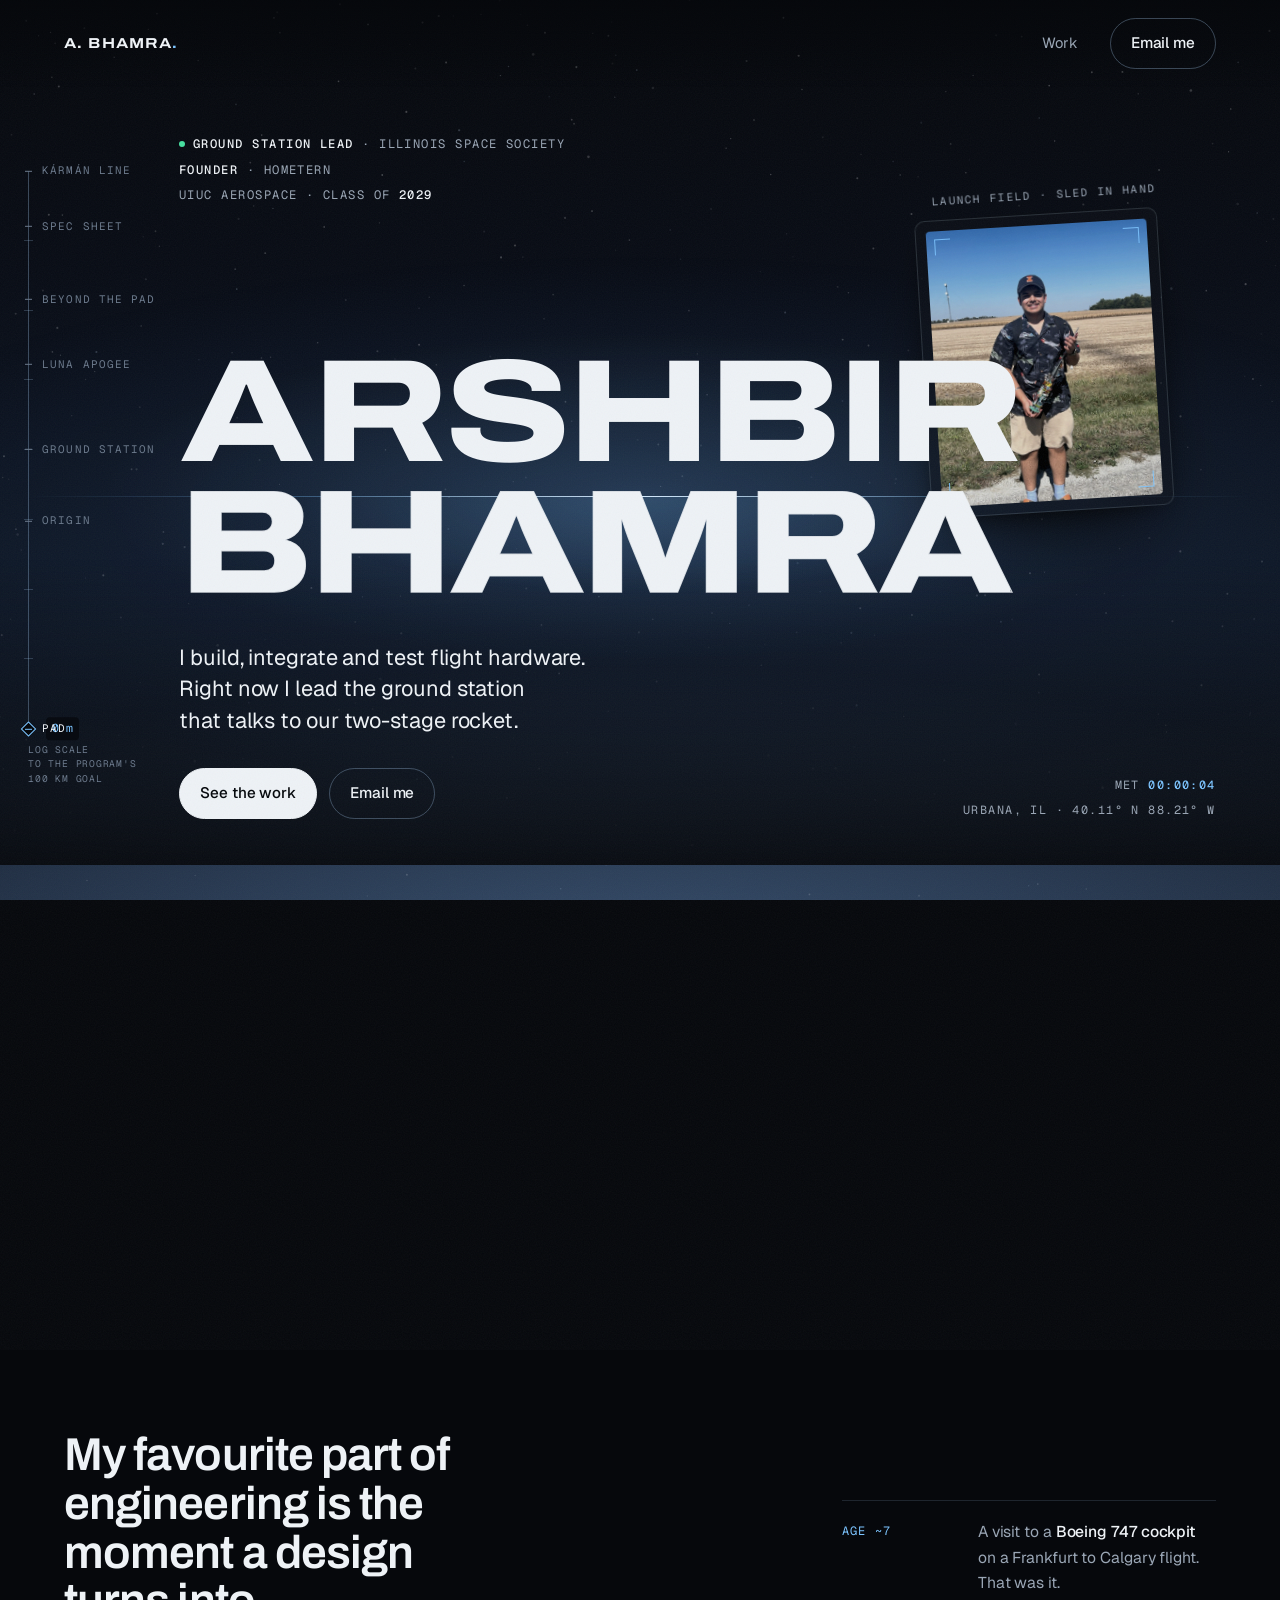
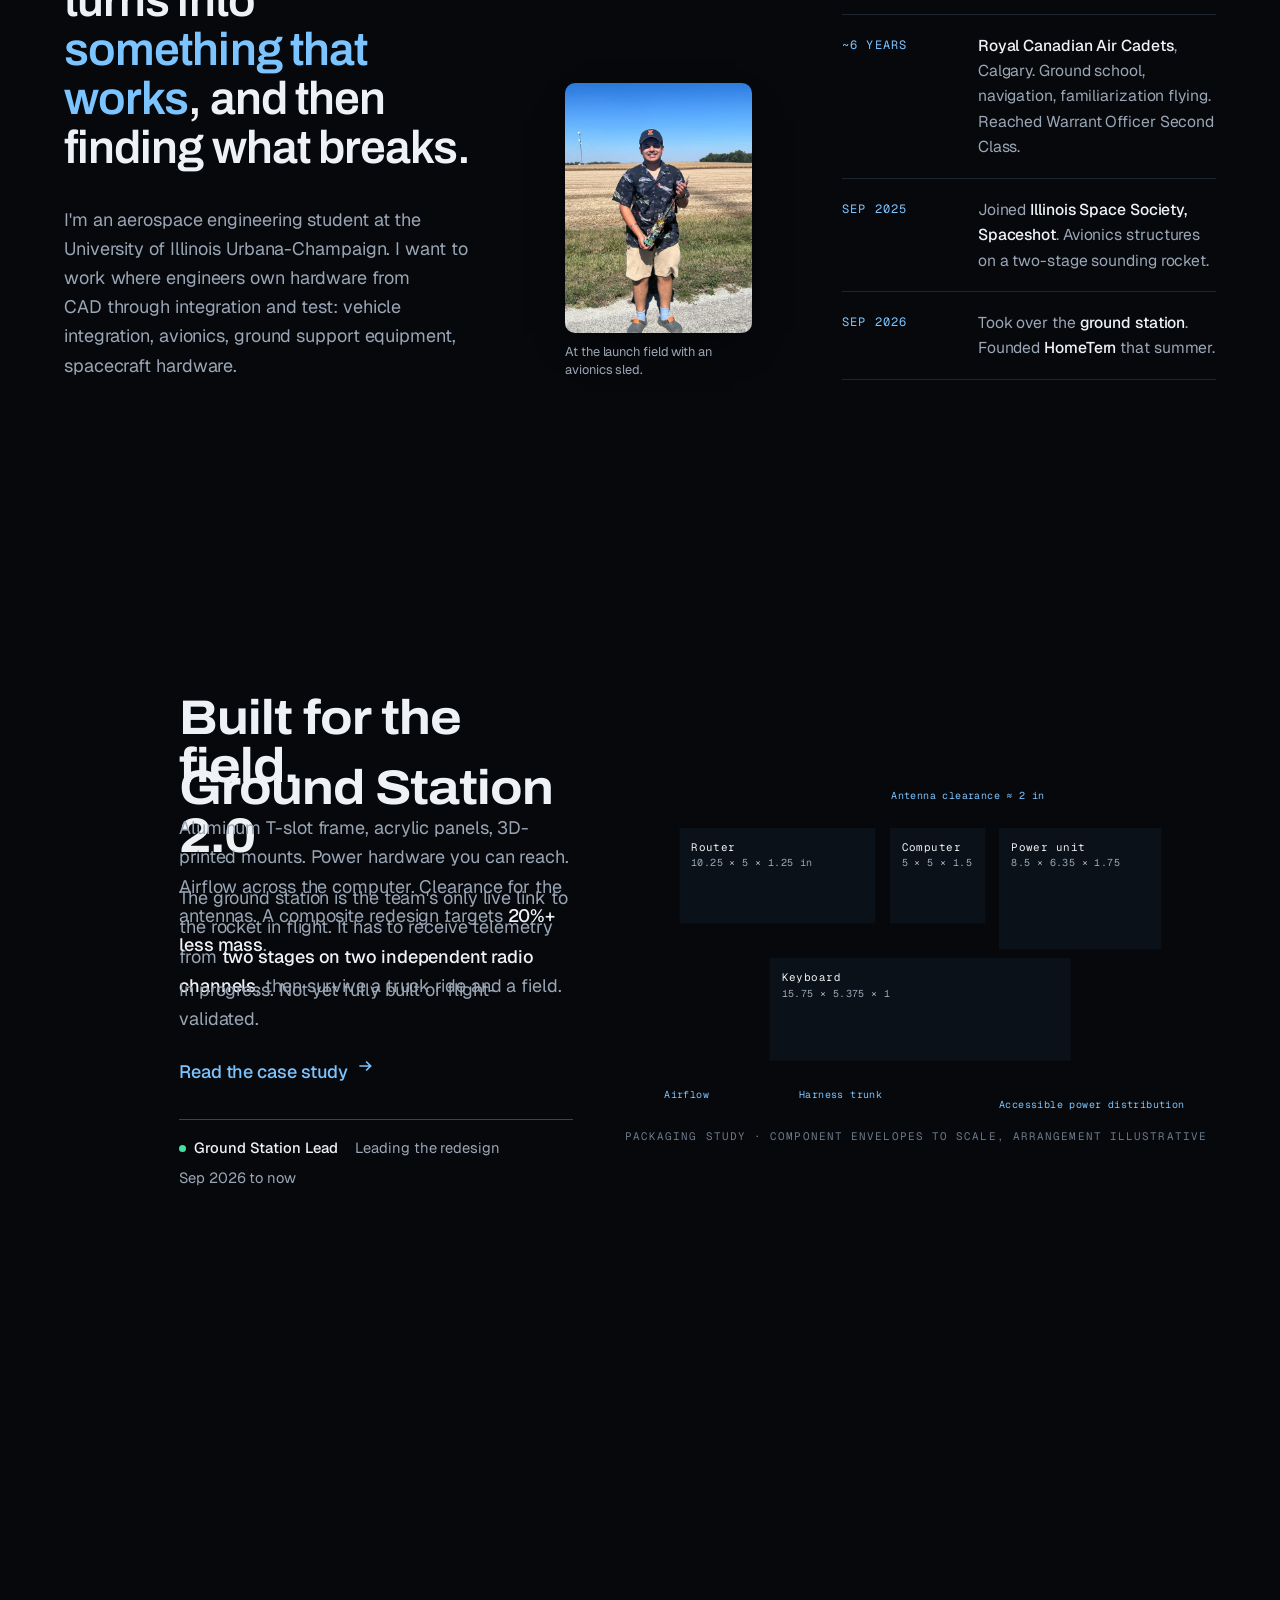
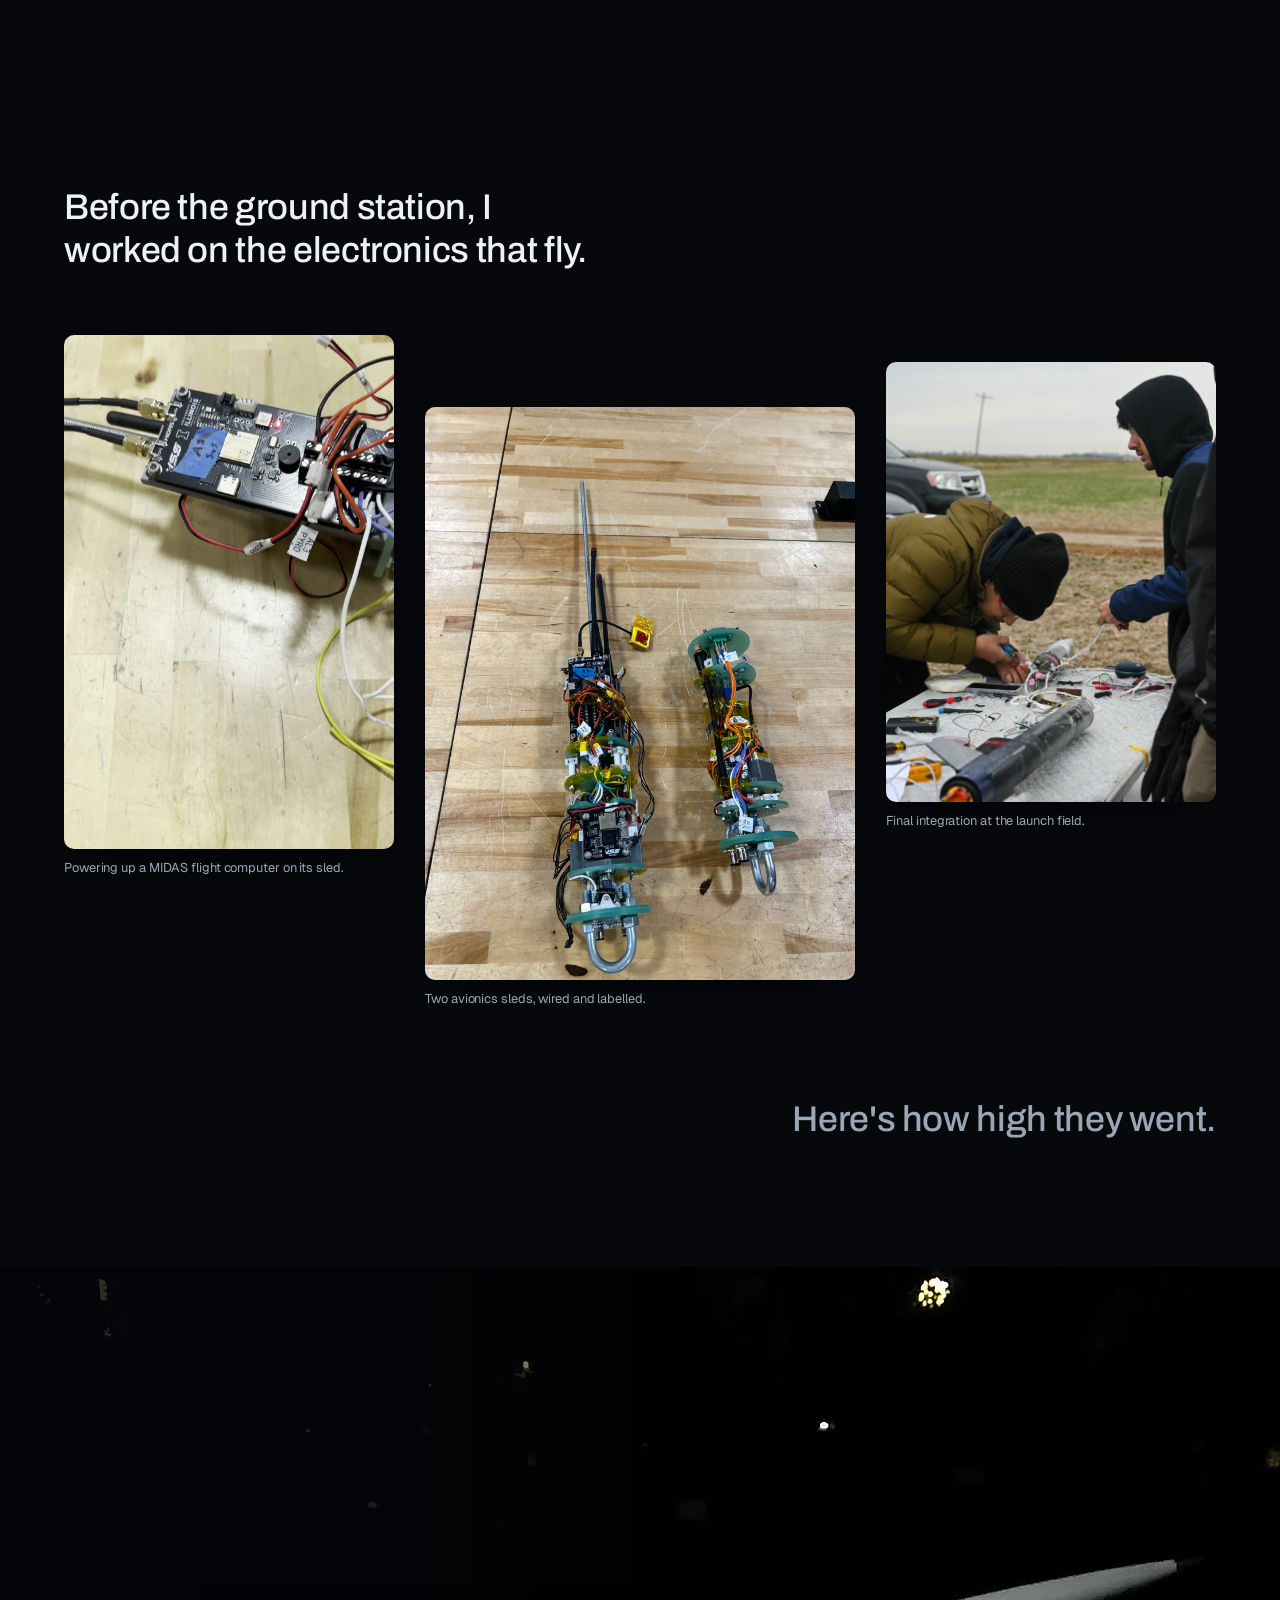
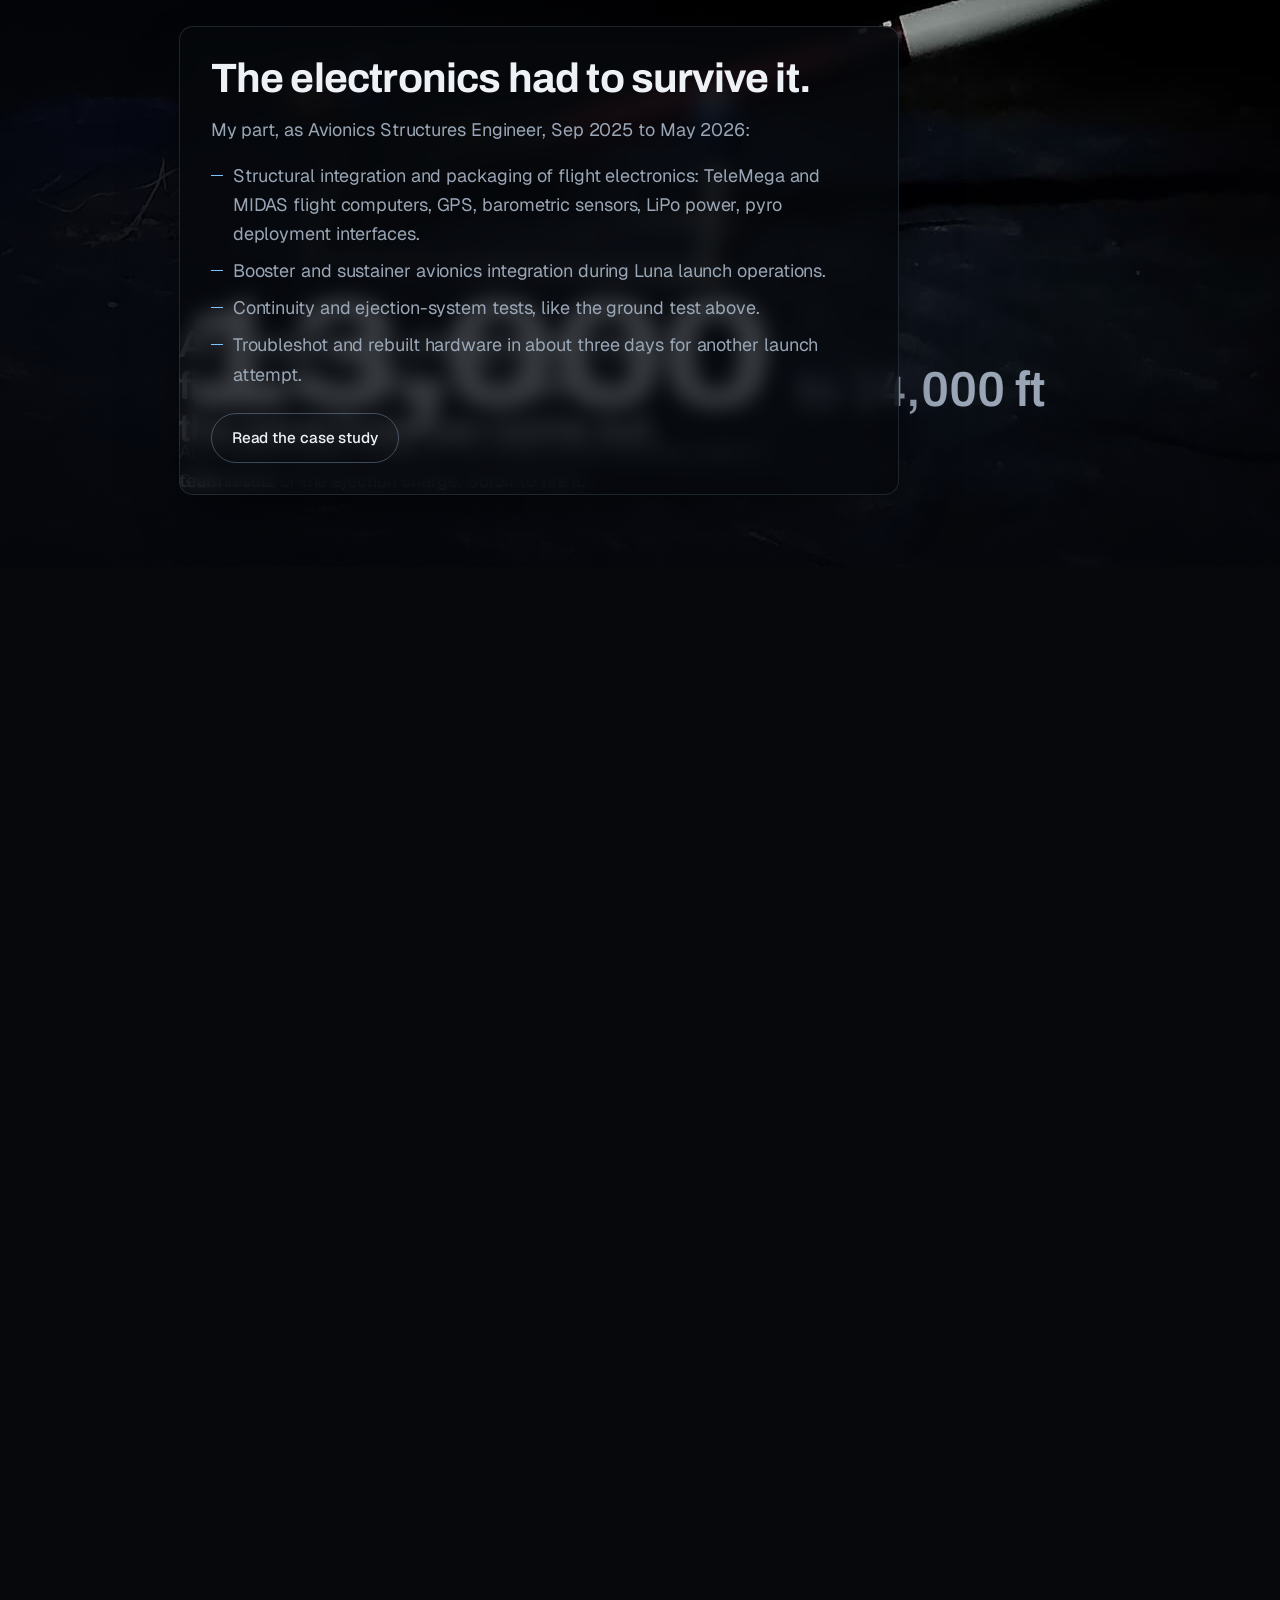
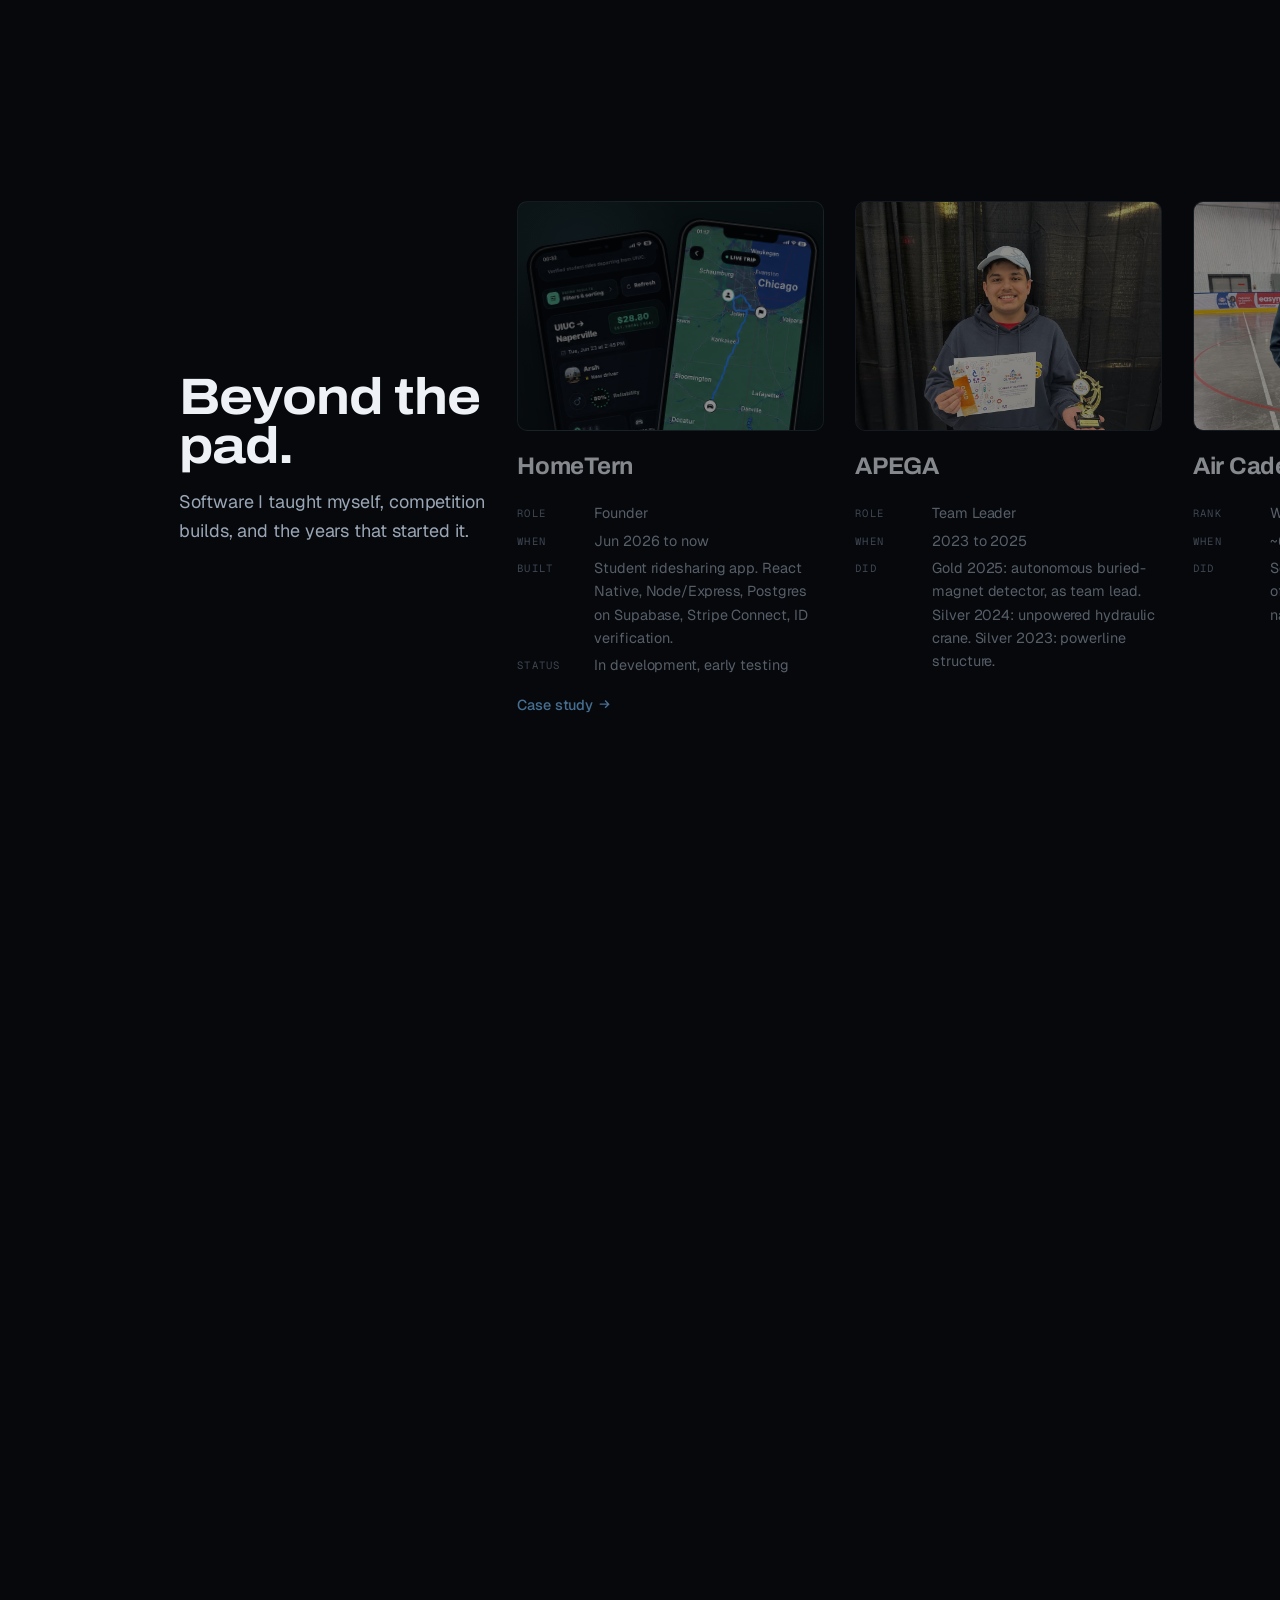
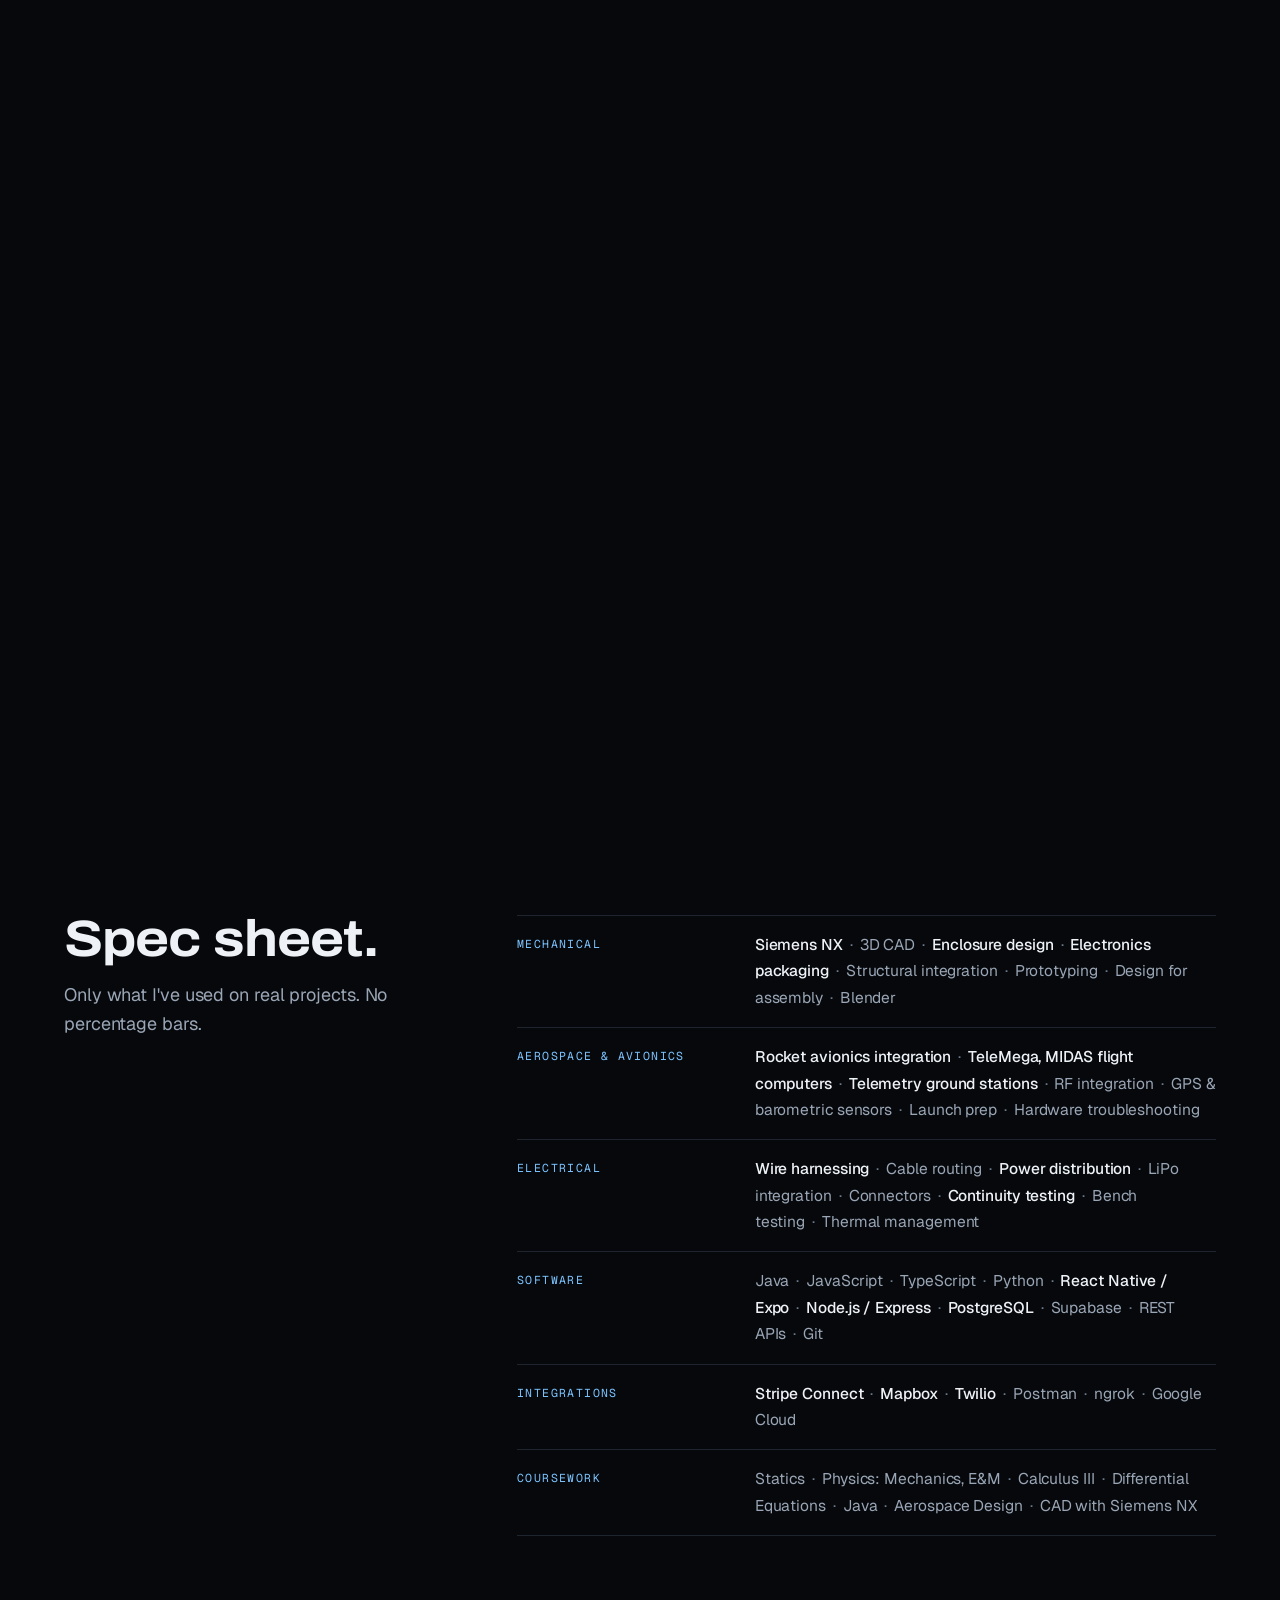
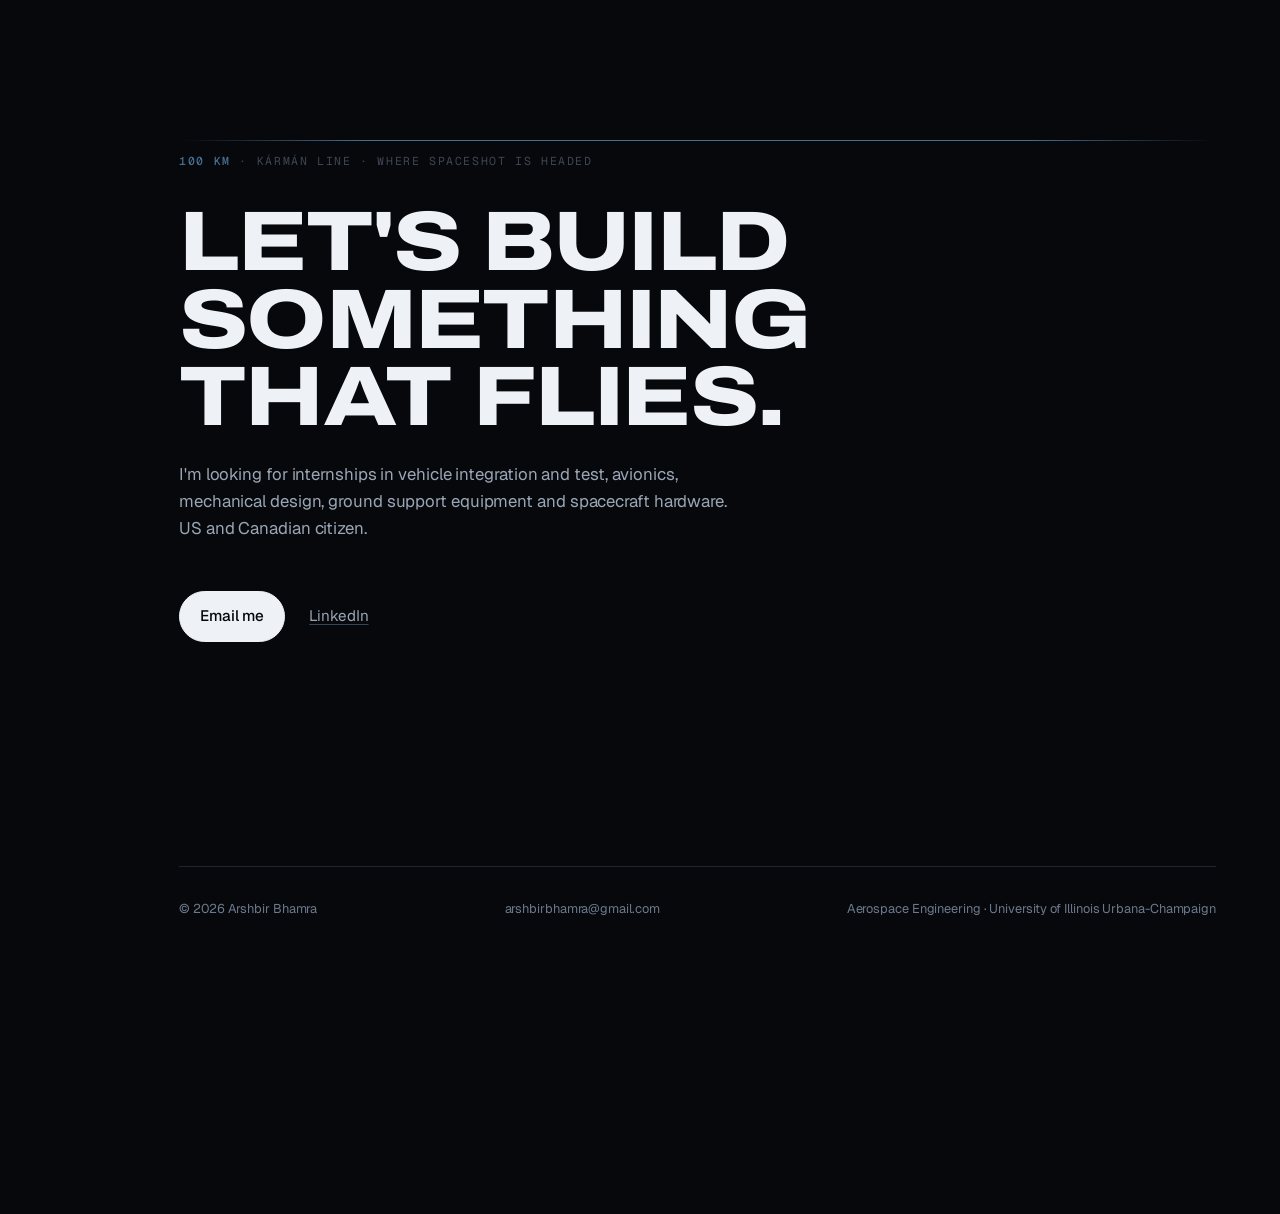
==== commit 95d2ba3d: "HomeTern card: angled two-phone product shot Co-Authored-By: Claude Opus 5.5 <noreply@anthropic.com>" ====
--- a/index.html
+++ b/index.html
@@ -369,7 +369,22 @@
   .obj { display: flex; flex-direction: column; gap: var(--sc-4); }
   /* Objects without a photo keep the image band as quiet space, so every
      label schema starts on the same line across the rail. */
-  .rail:has(.obj .slot) .obj:not(:has(.slot))::before { content: ""; display: block; aspect-ratio: 4 / 3;
+  /* HomeTern: a product shot, two real screens angled on the app's own green. */
+  .ht-shot { position: relative; aspect-ratio: 4 / 3; overflow: hidden; border-radius: 10px; border: 1px solid var(--line);
+    background:
+      radial-gradient(65% 75% at 62% 78%, rgba(74, 222, 160, 0.26), transparent 70%),
+      radial-gradient(50% 60% at 20% 20%, rgba(124, 196, 255, 0.10), transparent 70%),
+      linear-gradient(160deg, #0e1a18 0%, #070b0e 100%); }
+  .ht-phone { position: absolute; width: auto; height: 132%; border-radius: 22px; max-width: none;
+    box-shadow: 0 30px 50px -18px rgba(0, 0, 0, 0.9), 0 6px 14px -6px rgba(0, 0, 0, 0.7);
+    transition: transform 220ms var(--sc-ease-out), filter 220ms var(--sc-ease-out); }
+  .ht-phone--back { left: 9%; top: 15%; transform: rotate(-9deg); filter: brightness(0.72) saturate(0.9); }
+  .ht-phone--front { left: 47%; top: 9%; transform: rotate(7deg); }
+  @media (hover: hover) and (pointer: fine) and (prefers-reduced-motion: no-preference) {
+    .obj:hover .ht-phone--front { transform: rotate(5deg) translateY(-10px); }
+    .obj:hover .ht-phone--back { transform: rotate(-7deg) translateY(-4px); filter: brightness(0.85) saturate(0.95); }
+  }
+  .rail:has(.obj .slot) .obj:not(:has(.slot, .ht-shot))::before { content: ""; display: block; aspect-ratio: 4 / 3;
     border-top: 1px solid var(--line); }
   .obj .slot { aspect-ratio: 4 / 3; }
   .obj .slot img { object-position: 50% 28%; }
@@ -751,7 +766,10 @@
           </div>
 
           <article class="obj" style="--i:1">
-            <div class="slot" data-src="assets/img/home/hometern.jpg" data-label="HomeTern app screens"></div>
+            <div class="ht-shot" role="img" aria-label="HomeTern app screens: a live trip map from Urbana to Chicago and a ride listing from UIUC to Naperville">
+              <img class="ht-phone ht-phone--back" src="assets/img/home/ht-choose.jpg" width="300" height="635" alt="" loading="lazy">
+              <img class="ht-phone ht-phone--front" src="assets/img/home/ht-track.jpg" width="300" height="635" alt="" loading="lazy">
+            </div>
             <h3>HomeTern</h3>
             <dl>
               <div><dt>Role</dt><dd>Founder</dd></div>
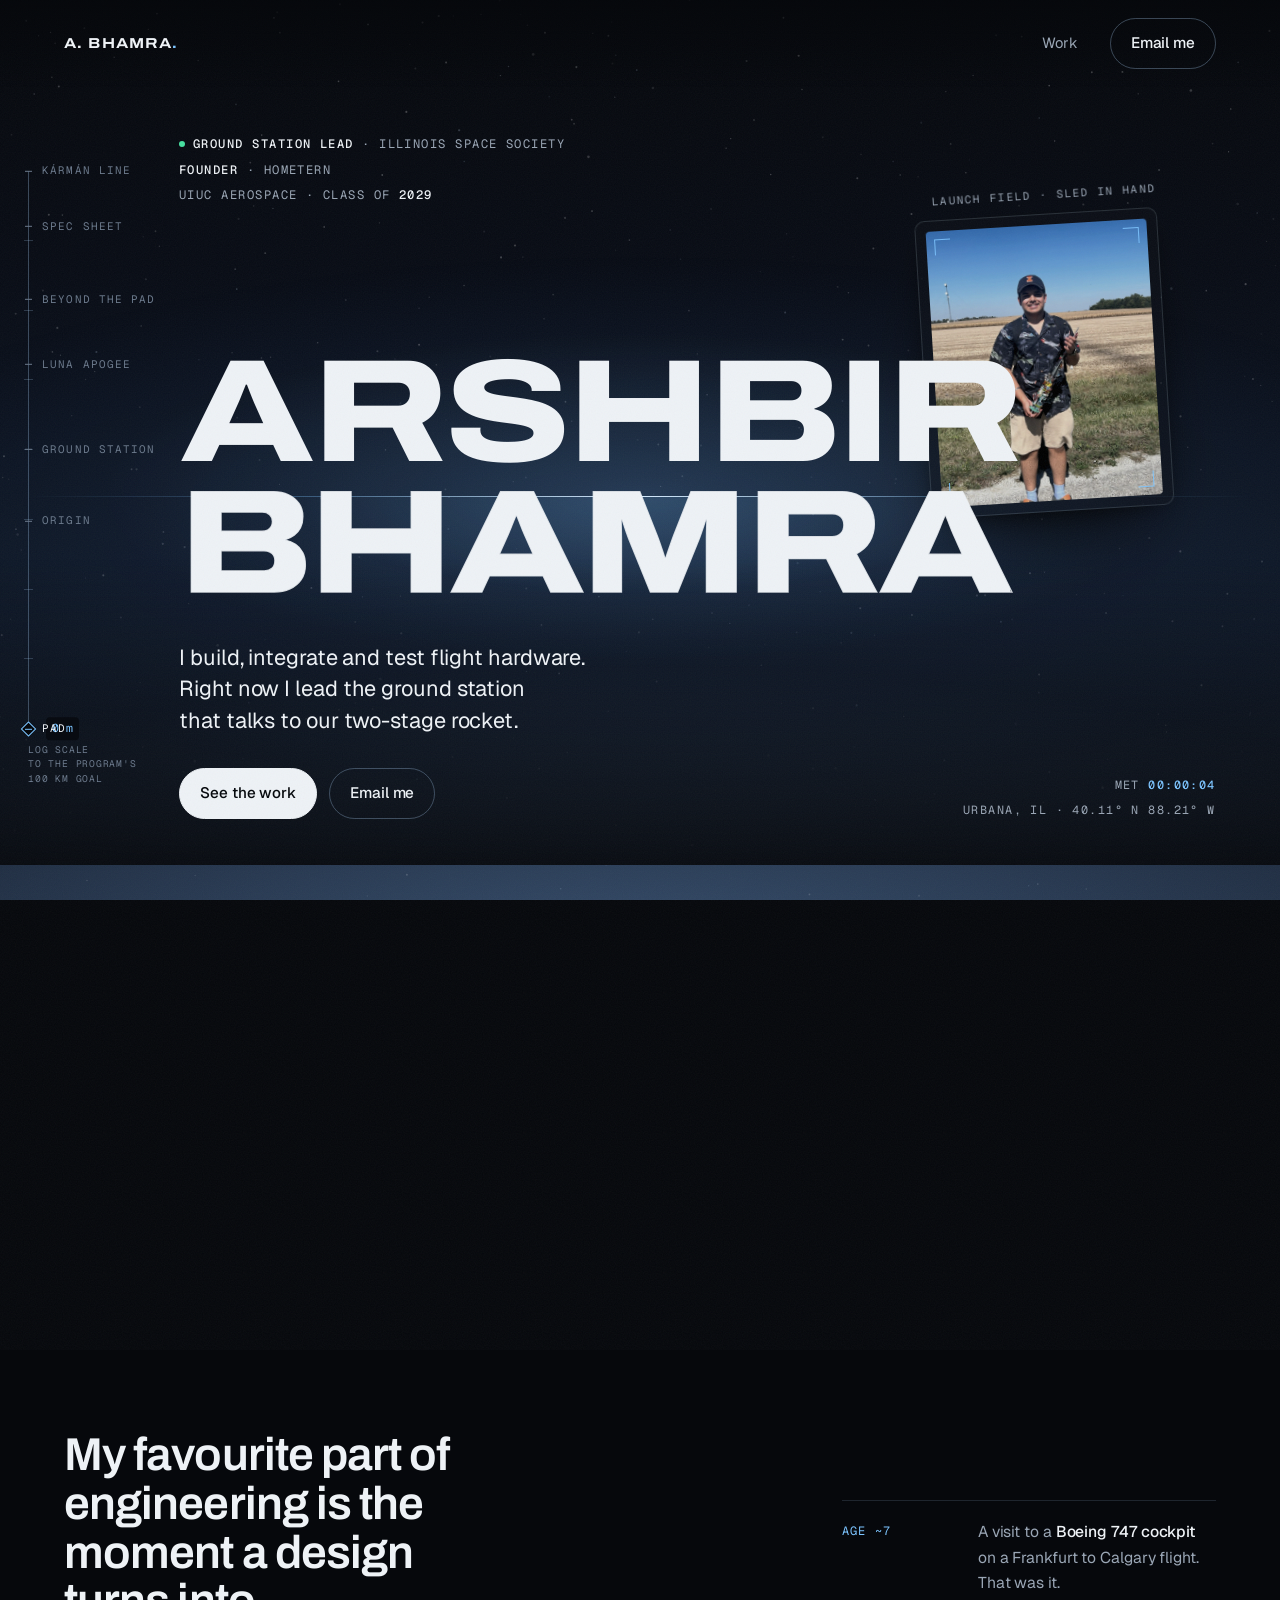
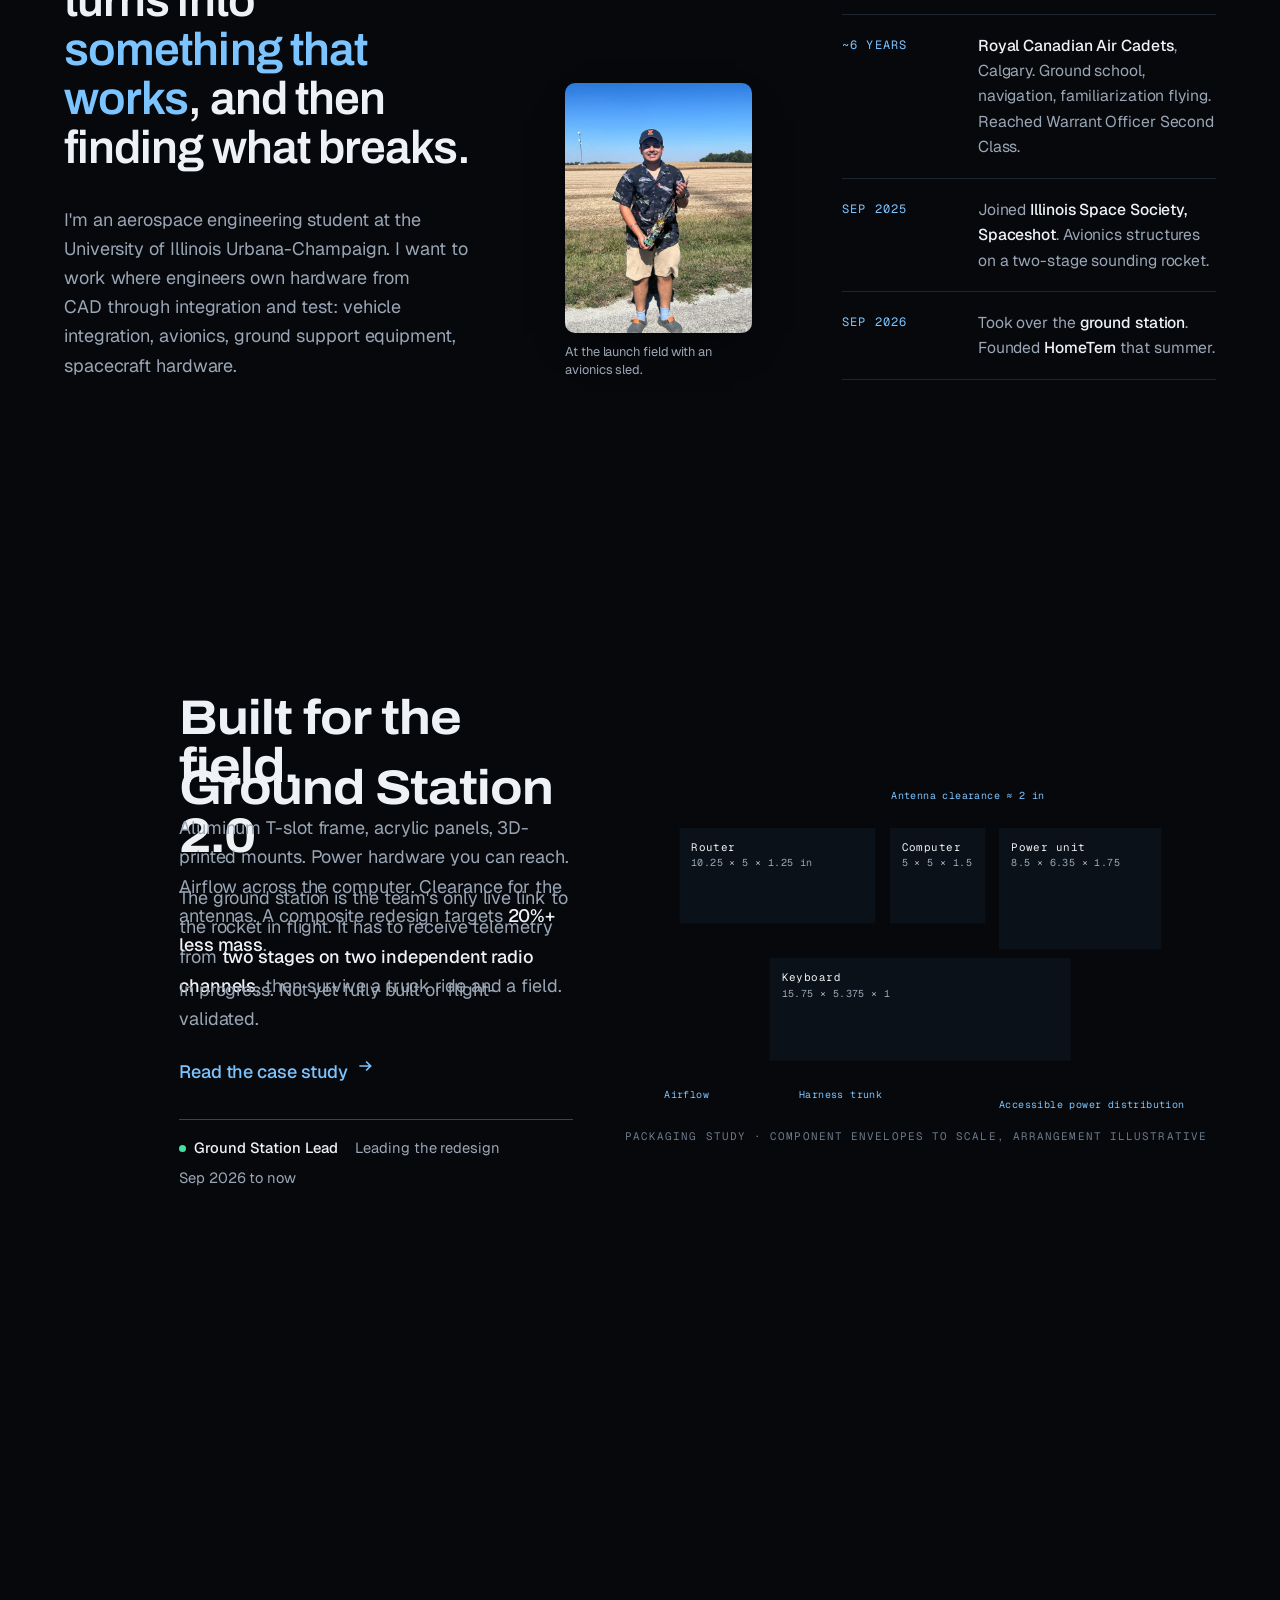
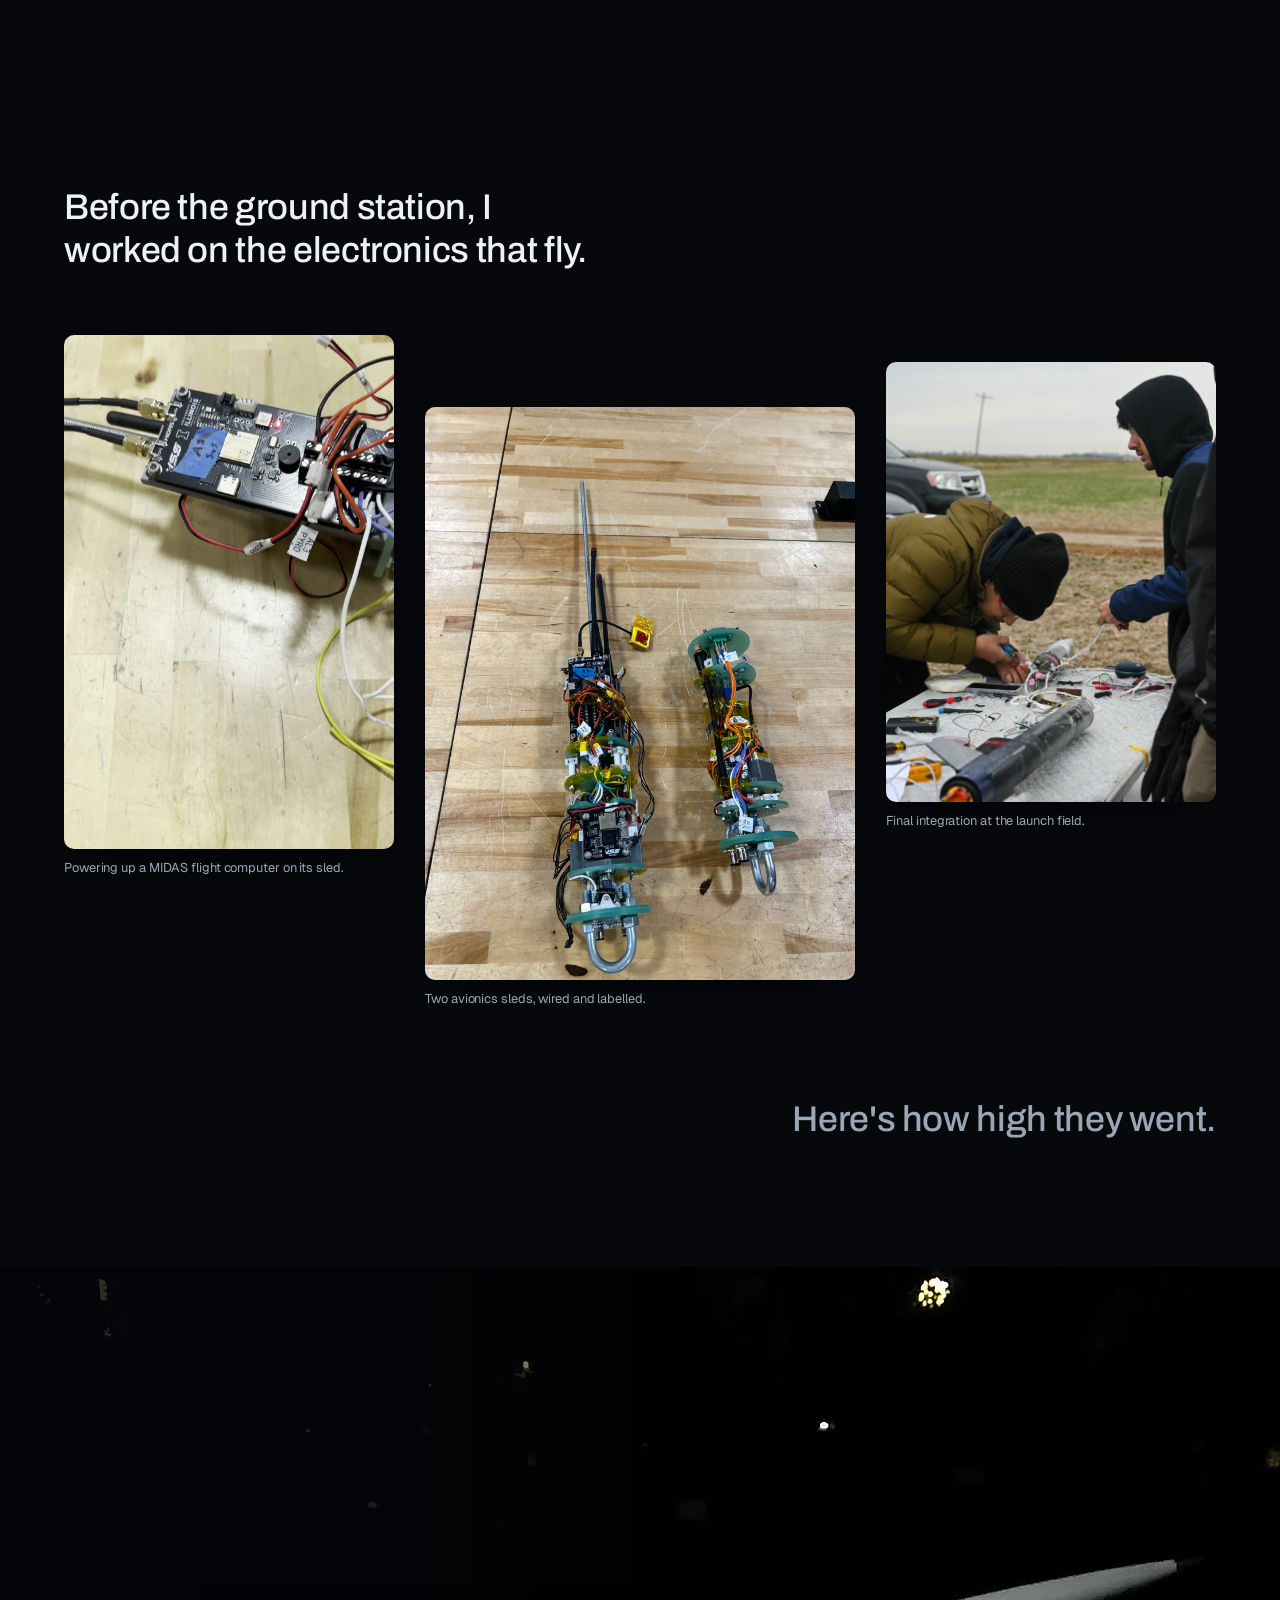
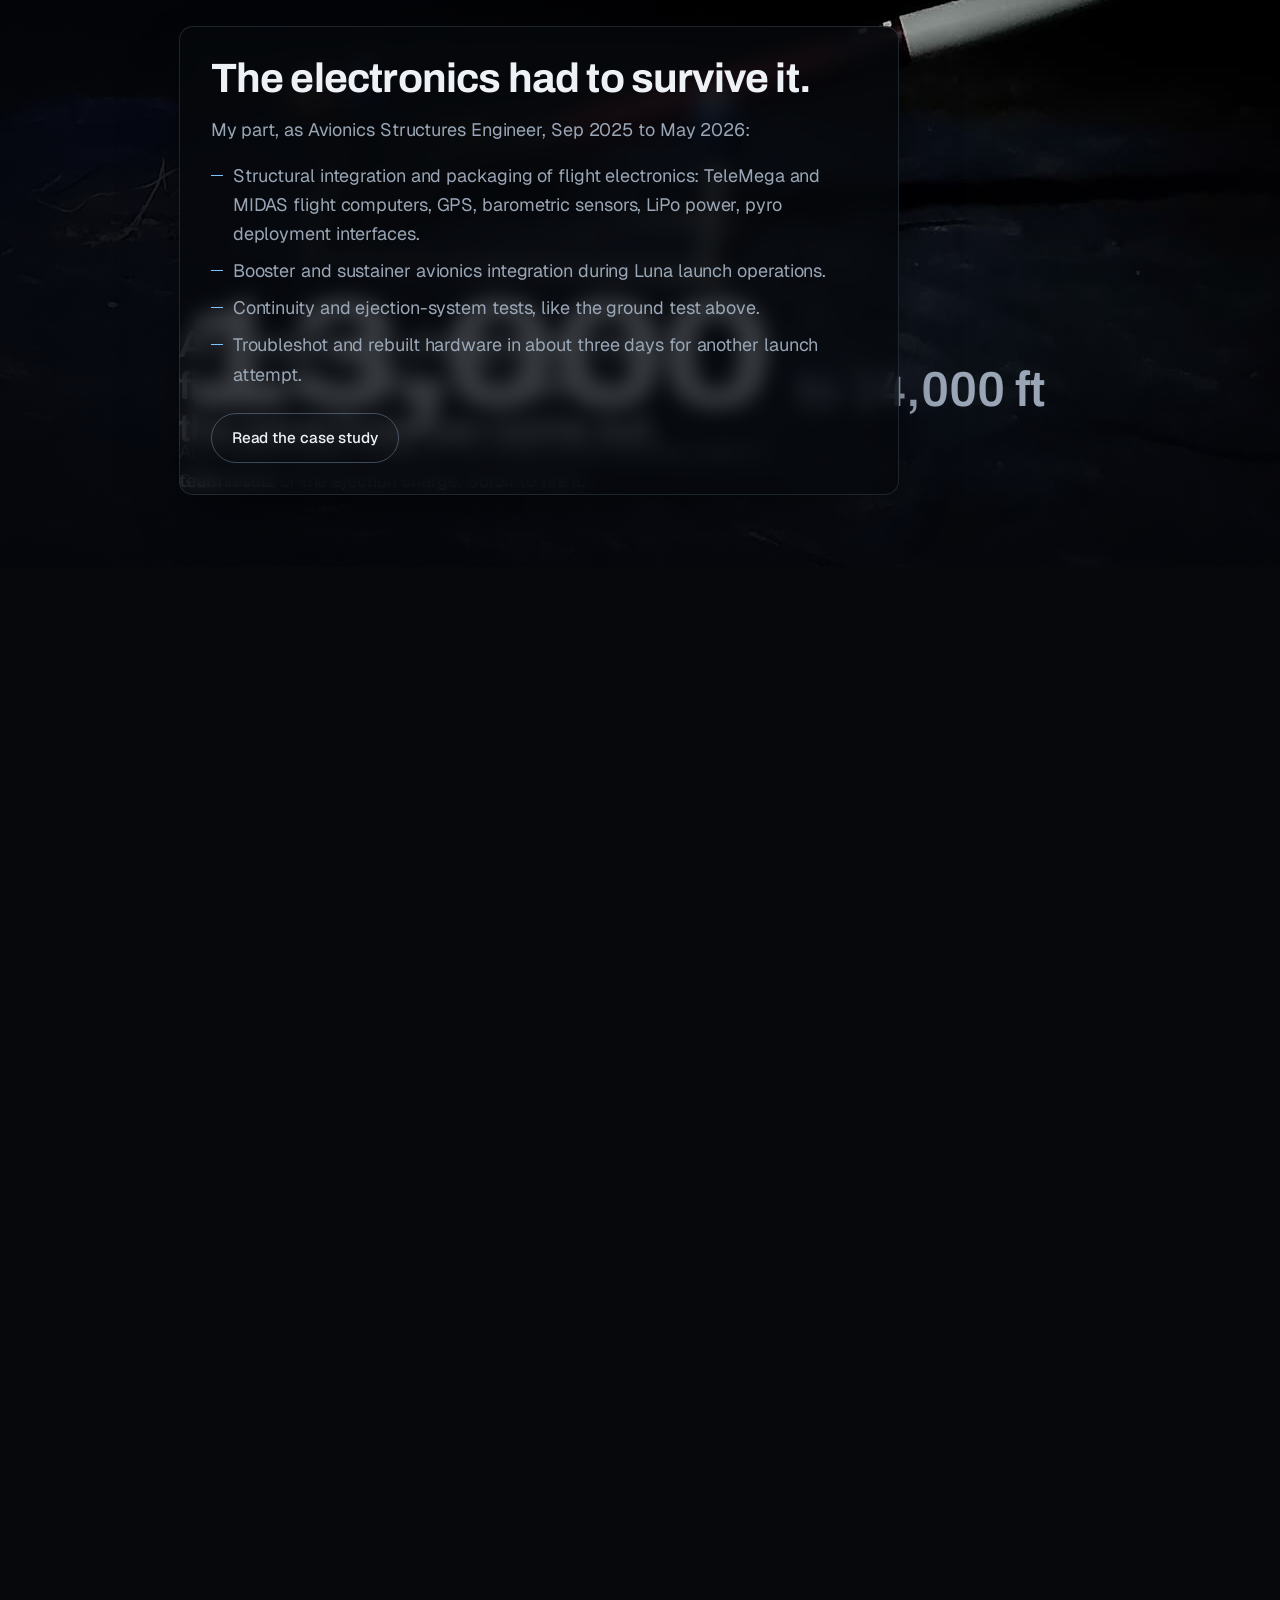
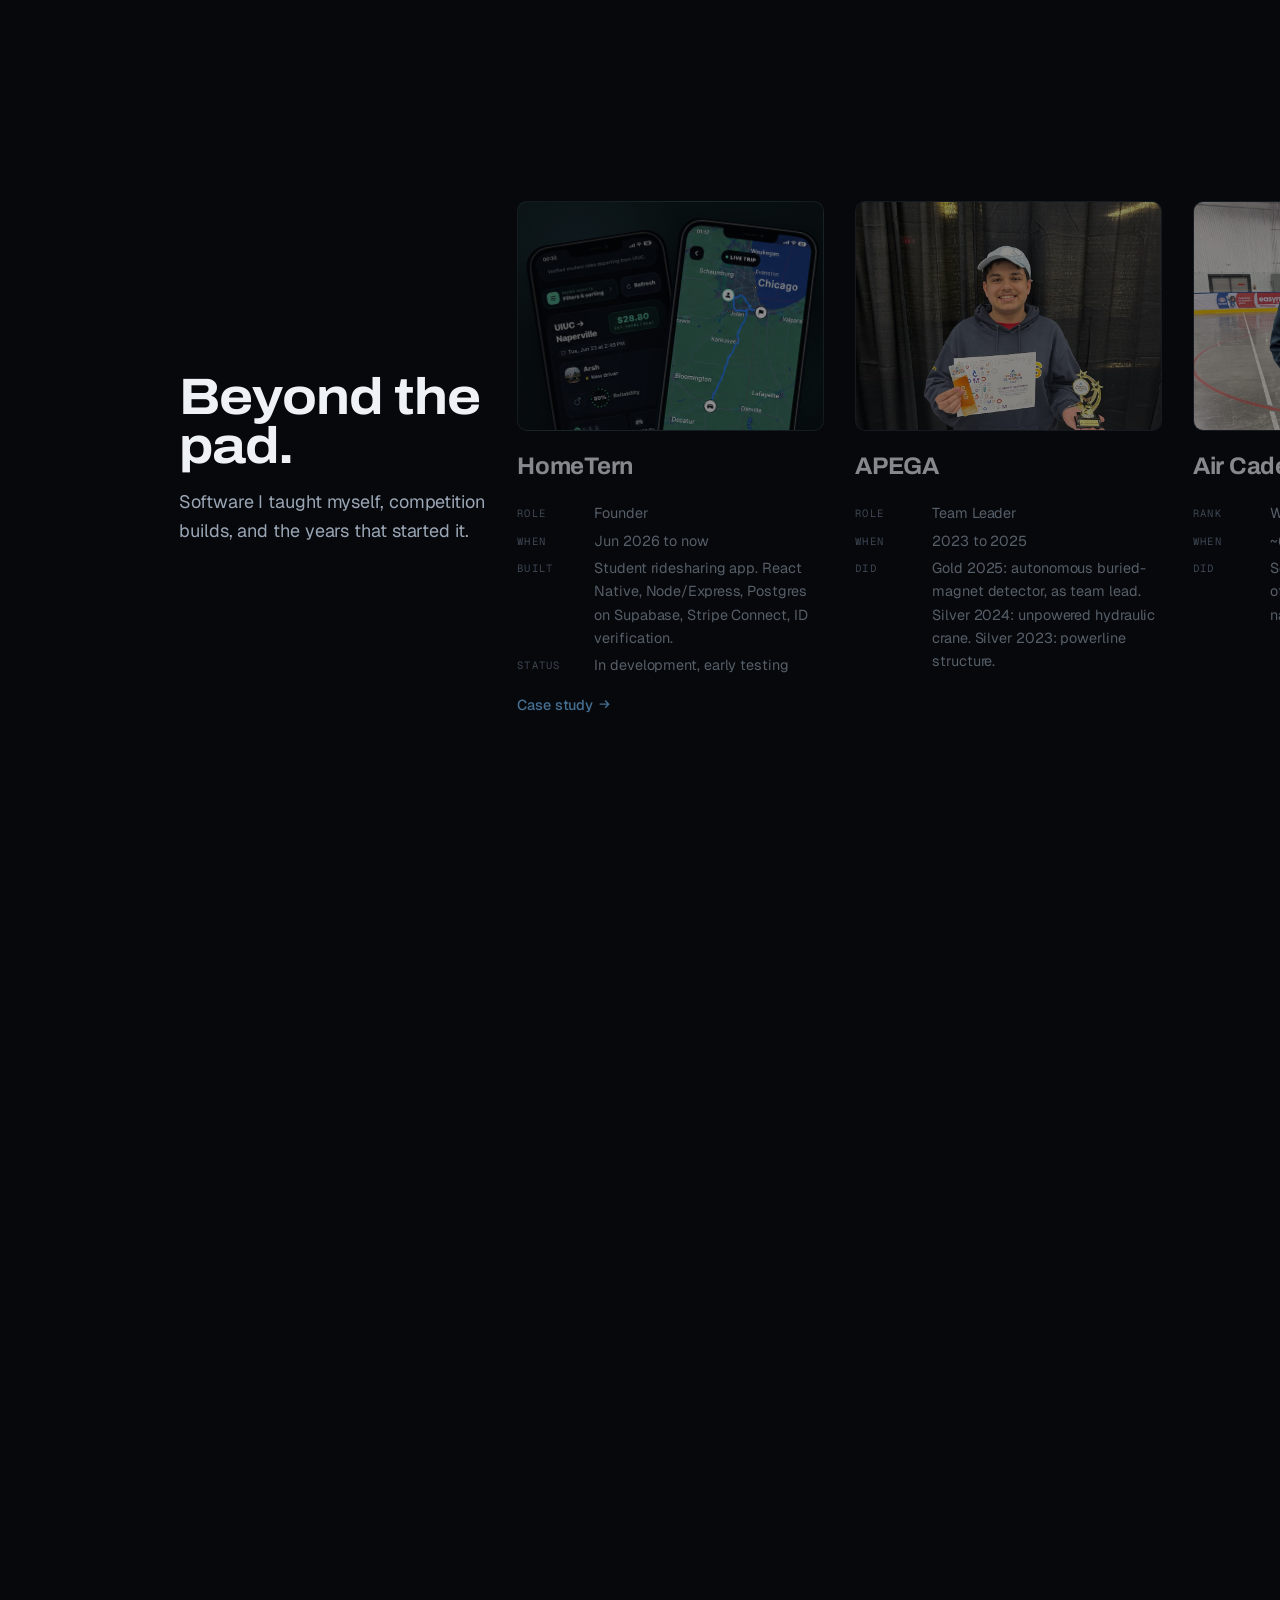
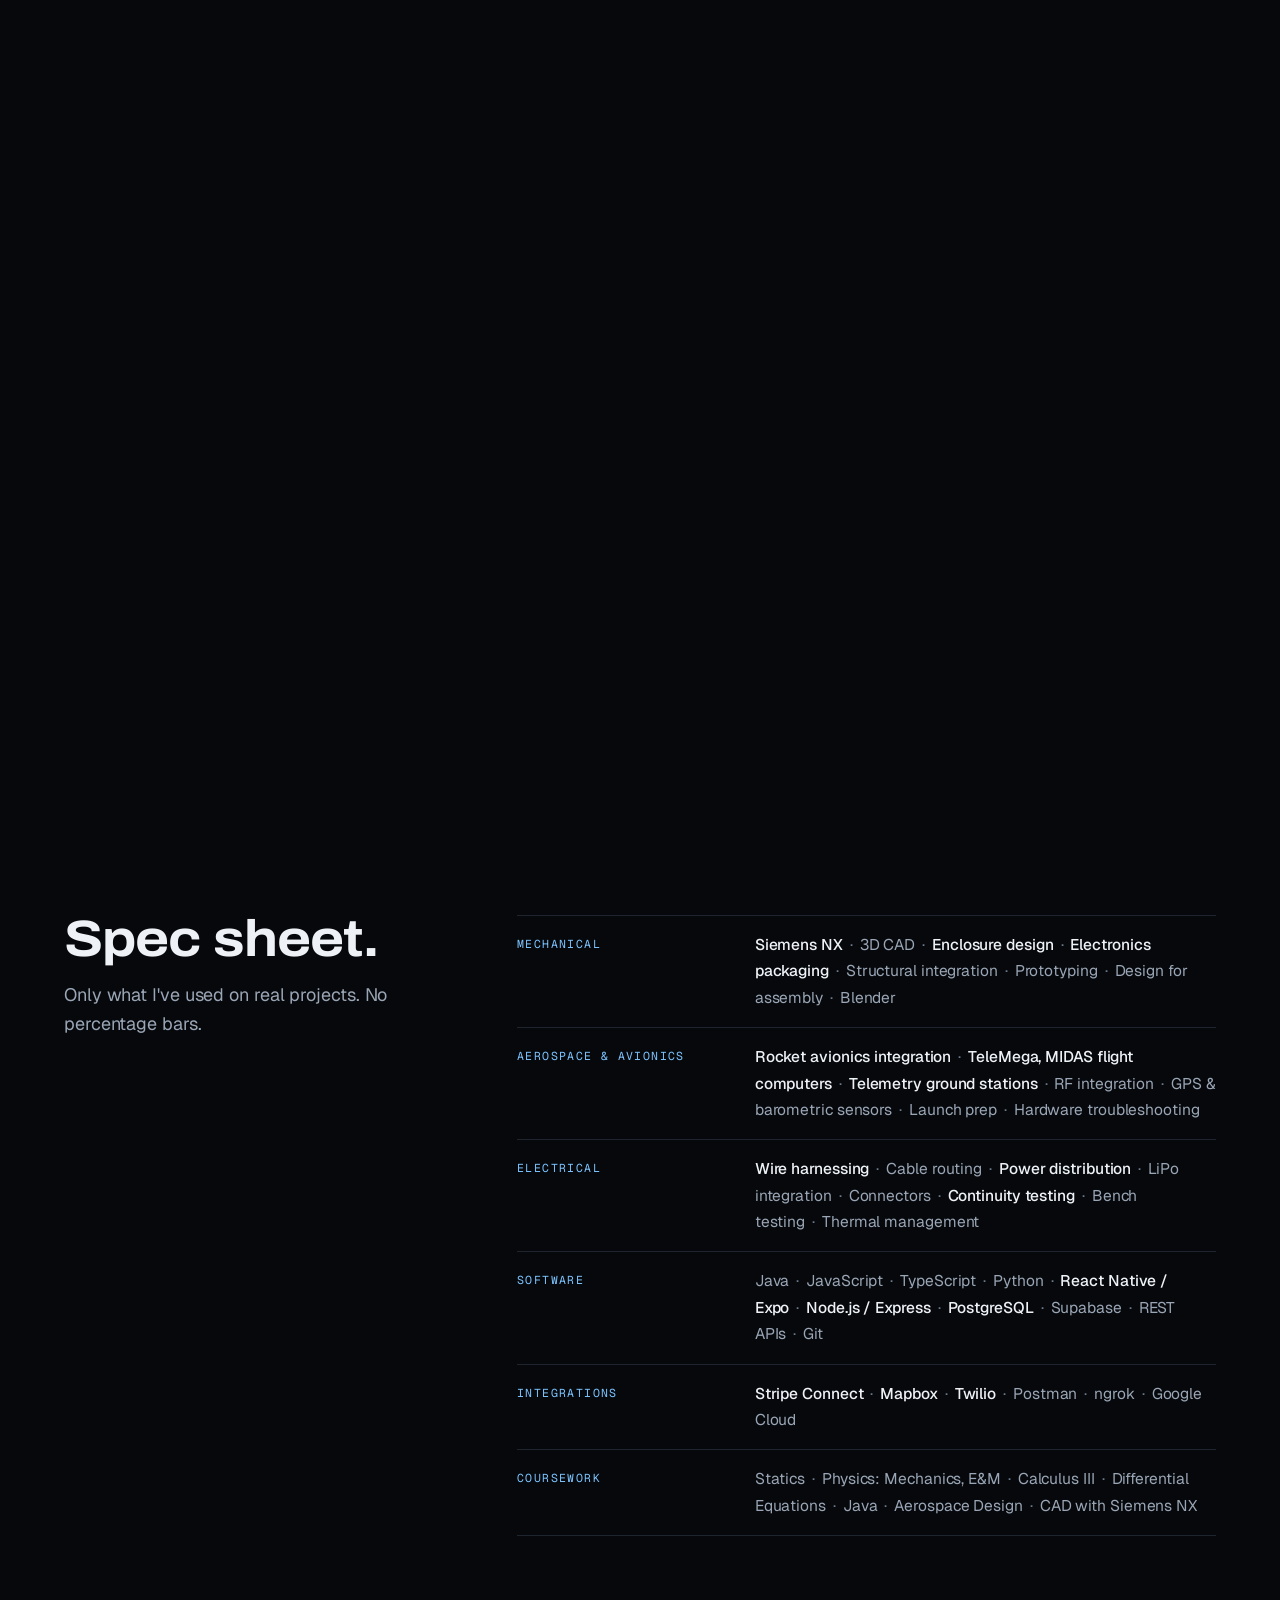
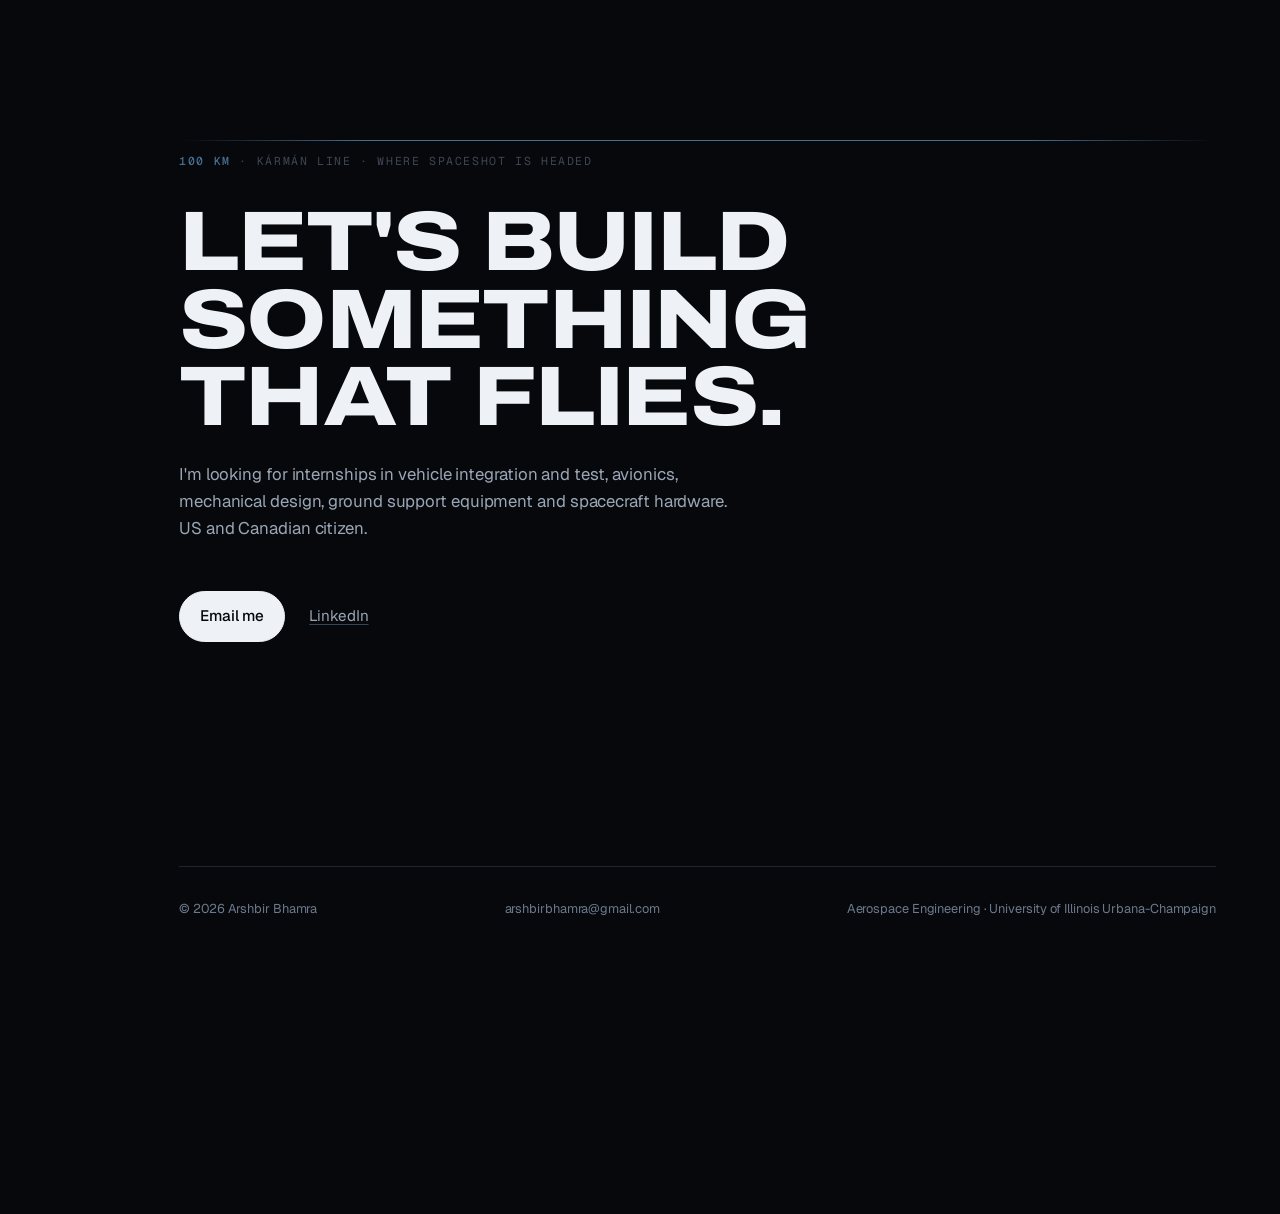
==== commit 325fad0e: "HomeTern card links hometern.com via a notification on the phone Co-Authored-By: Claude Opus 5.5 <no" ====
--- a/index.html
+++ b/index.html
@@ -378,11 +378,32 @@
   .ht-phone { position: absolute; width: auto; height: 132%; border-radius: 22px; max-width: none;
     box-shadow: 0 30px 50px -18px rgba(0, 0, 0, 0.9), 0 6px 14px -6px rgba(0, 0, 0, 0.7);
     transition: transform 220ms var(--sc-ease-out), filter 220ms var(--sc-ease-out); }
+  .ht-shot { display: block; }
   .ht-phone--back { left: 9%; top: 15%; transform: rotate(-9deg); filter: brightness(0.72) saturate(0.9); }
-  .ht-phone--front { left: 47%; top: 9%; transform: rotate(7deg); }
+  .ht-front { position: absolute; left: 47%; top: 9%; height: 132%; aspect-ratio: 300 / 635; transform: rotate(7deg);
+    transition: transform 220ms var(--sc-ease-out); }
+  .ht-front { container-type: inline-size; }
+  .ht-front .ht-phone { position: absolute; inset: 0; height: 100%; width: 100%; }
+  /* A notification banner on the phone's own screen. */
+  .ht-notif { position: absolute; left: 7%; right: 7%; top: 7.5%; display: flex; align-items: center; gap: 4cqw;
+    padding: 4cqw 4.5cqw; border-radius: 7cqw; background: rgba(28, 34, 38, 0.92); border: 1px solid rgba(255, 255, 255, 0.1);
+    box-shadow: 0 10px 22px -8px rgba(0, 0, 0, 0.9); color: var(--sc-ink);
+    -webkit-backdrop-filter: blur(8px); backdrop-filter: blur(8px);
+    opacity: 0; transform: translateY(-14px) scale(0.96); transition: opacity 200ms var(--sc-ease-out), transform 260ms var(--sc-ease-out); }
+  .ht-notif__icon { flex: none; width: 11cqw; height: 11cqw; border-radius: 3cqw;
+    background: linear-gradient(150deg, #5be3a8, #2fae79); position: relative; }
+  .ht-notif__icon::after { content: ""; position: absolute; inset: 30% 24% 22%; border: 1.5px solid #062016; border-top: 0;
+    border-radius: 0 0 3px 3px; }
+  .ht-notif__txt { display: grid; line-height: 1.15; min-width: 0; }
+  .ht-notif__txt b { font-size: 5.6cqw; font-weight: 600; letter-spacing: 0.02em; color: var(--sc-ink-soft); }
+  .ht-notif__txt span { font-size: 7.4cqw; font-weight: 600; white-space: nowrap; }
+  .ht-notif .ic { margin-left: auto; flex: none; width: 7cqw; height: 7cqw; color: #5be3a8; }
+  .ht-shot:hover .ht-notif, .ht-shot:focus-visible .ht-notif { opacity: 1; transform: none; }
+  .ht-shot:focus-visible { outline: 2px solid var(--sc-accent); outline-offset: 3px; }
+  @media (hover: none) { .ht-notif { opacity: 1; transform: none; } }
   @media (hover: hover) and (pointer: fine) and (prefers-reduced-motion: no-preference) {
-    .obj:hover .ht-phone--front { transform: rotate(5deg) translateY(-10px); }
-    .obj:hover .ht-phone--back { transform: rotate(-7deg) translateY(-4px); filter: brightness(0.85) saturate(0.95); }
+    .ht-shot:hover .ht-front { transform: rotate(5deg) translateY(-10px); }
+    .ht-shot:hover .ht-phone--back { transform: rotate(-7deg) translateY(-4px); filter: brightness(0.85) saturate(0.95); }
   }
   .rail:has(.obj .slot) .obj:not(:has(.slot, .ht-shot))::before { content: ""; display: block; aspect-ratio: 4 / 3;
     border-top: 1px solid var(--line); }
@@ -766,10 +787,18 @@
           </div>
 
           <article class="obj" style="--i:1">
-            <div class="ht-shot" role="img" aria-label="HomeTern app screens: a live trip map from Urbana to Chicago and a ride listing from UIUC to Naperville">
+            <!-- The phone is the link: a notification for hometern.com drops in on its screen. -->
+            <a class="ht-shot" href="https://www.hometern.com/" target="_blank" rel="noopener" aria-label="Visit hometern.com (opens in a new tab)">
               <img class="ht-phone ht-phone--back" src="assets/img/home/ht-choose.jpg" width="300" height="635" alt="" loading="lazy">
-              <img class="ht-phone ht-phone--front" src="assets/img/home/ht-track.jpg" width="300" height="635" alt="" loading="lazy">
-            </div>
+              <span class="ht-front">
+                <img class="ht-phone" src="assets/img/home/ht-track.jpg" width="300" height="635" alt="" loading="lazy">
+                <span class="ht-notif" aria-hidden="true">
+                  <span class="ht-notif__icon"></span>
+                  <span class="ht-notif__txt"><b>HomeTern</b><span>hometern.com</span></span>
+                  <svg class="ic" viewBox="0 0 16 16"><path d="M5 11L11 5M6 5h5v5" fill="none" stroke="currentColor" stroke-width="1.6"/></svg>
+                </span>
+              </span>
+            </a>
             <h3>HomeTern</h3>
             <dl>
               <div><dt>Role</dt><dd>Founder</dd></div>
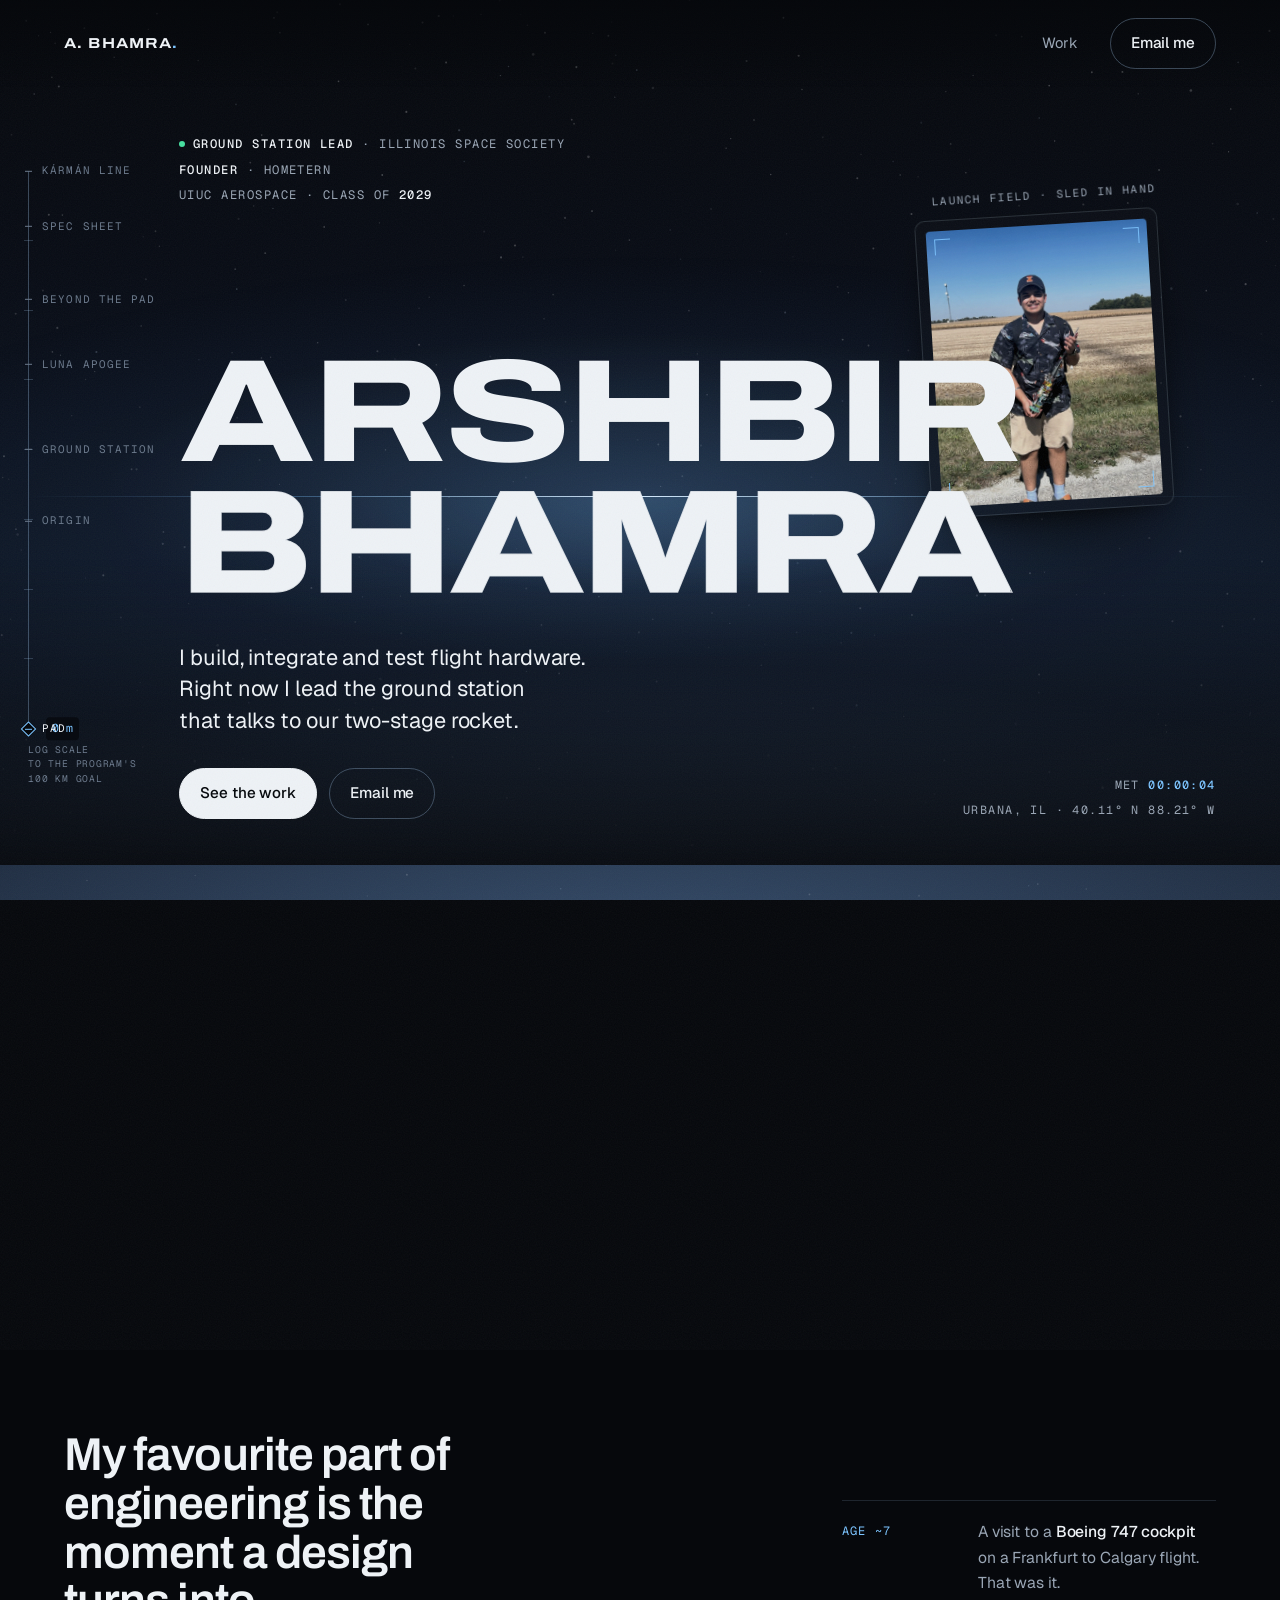
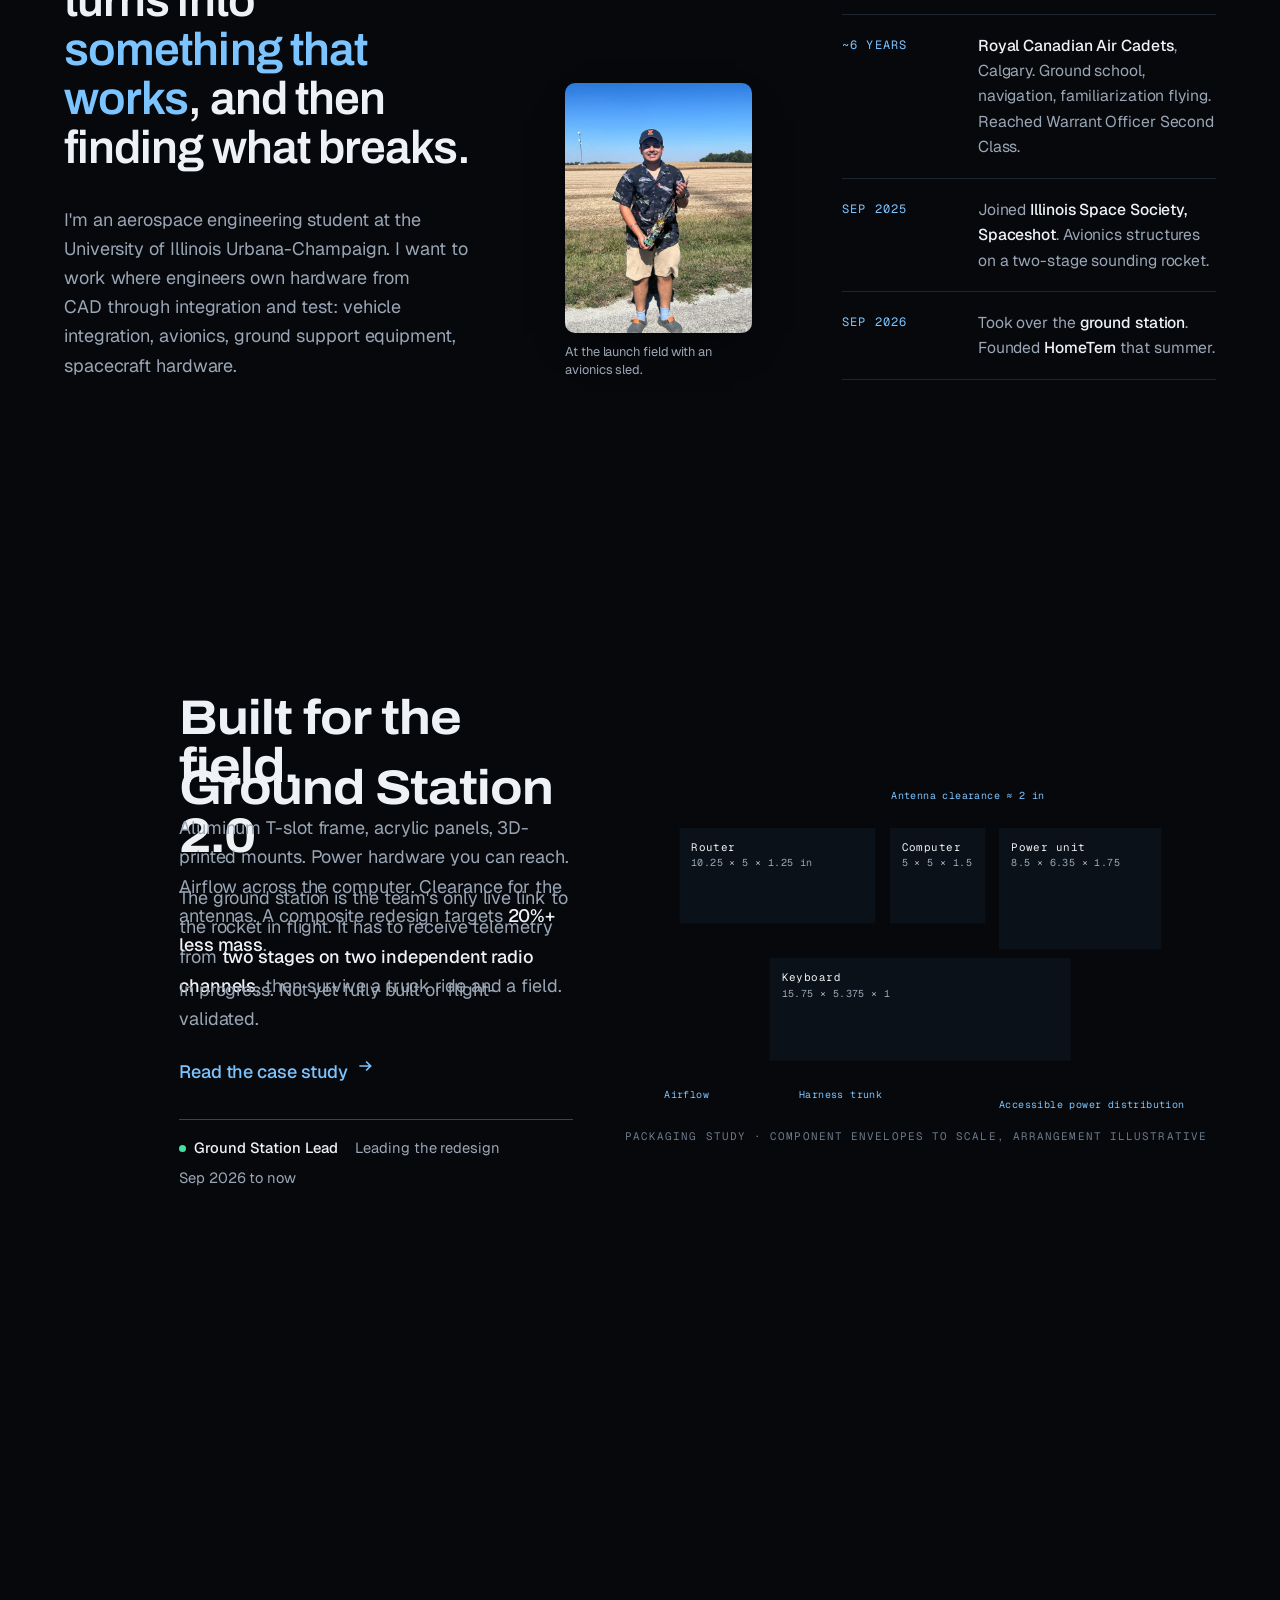
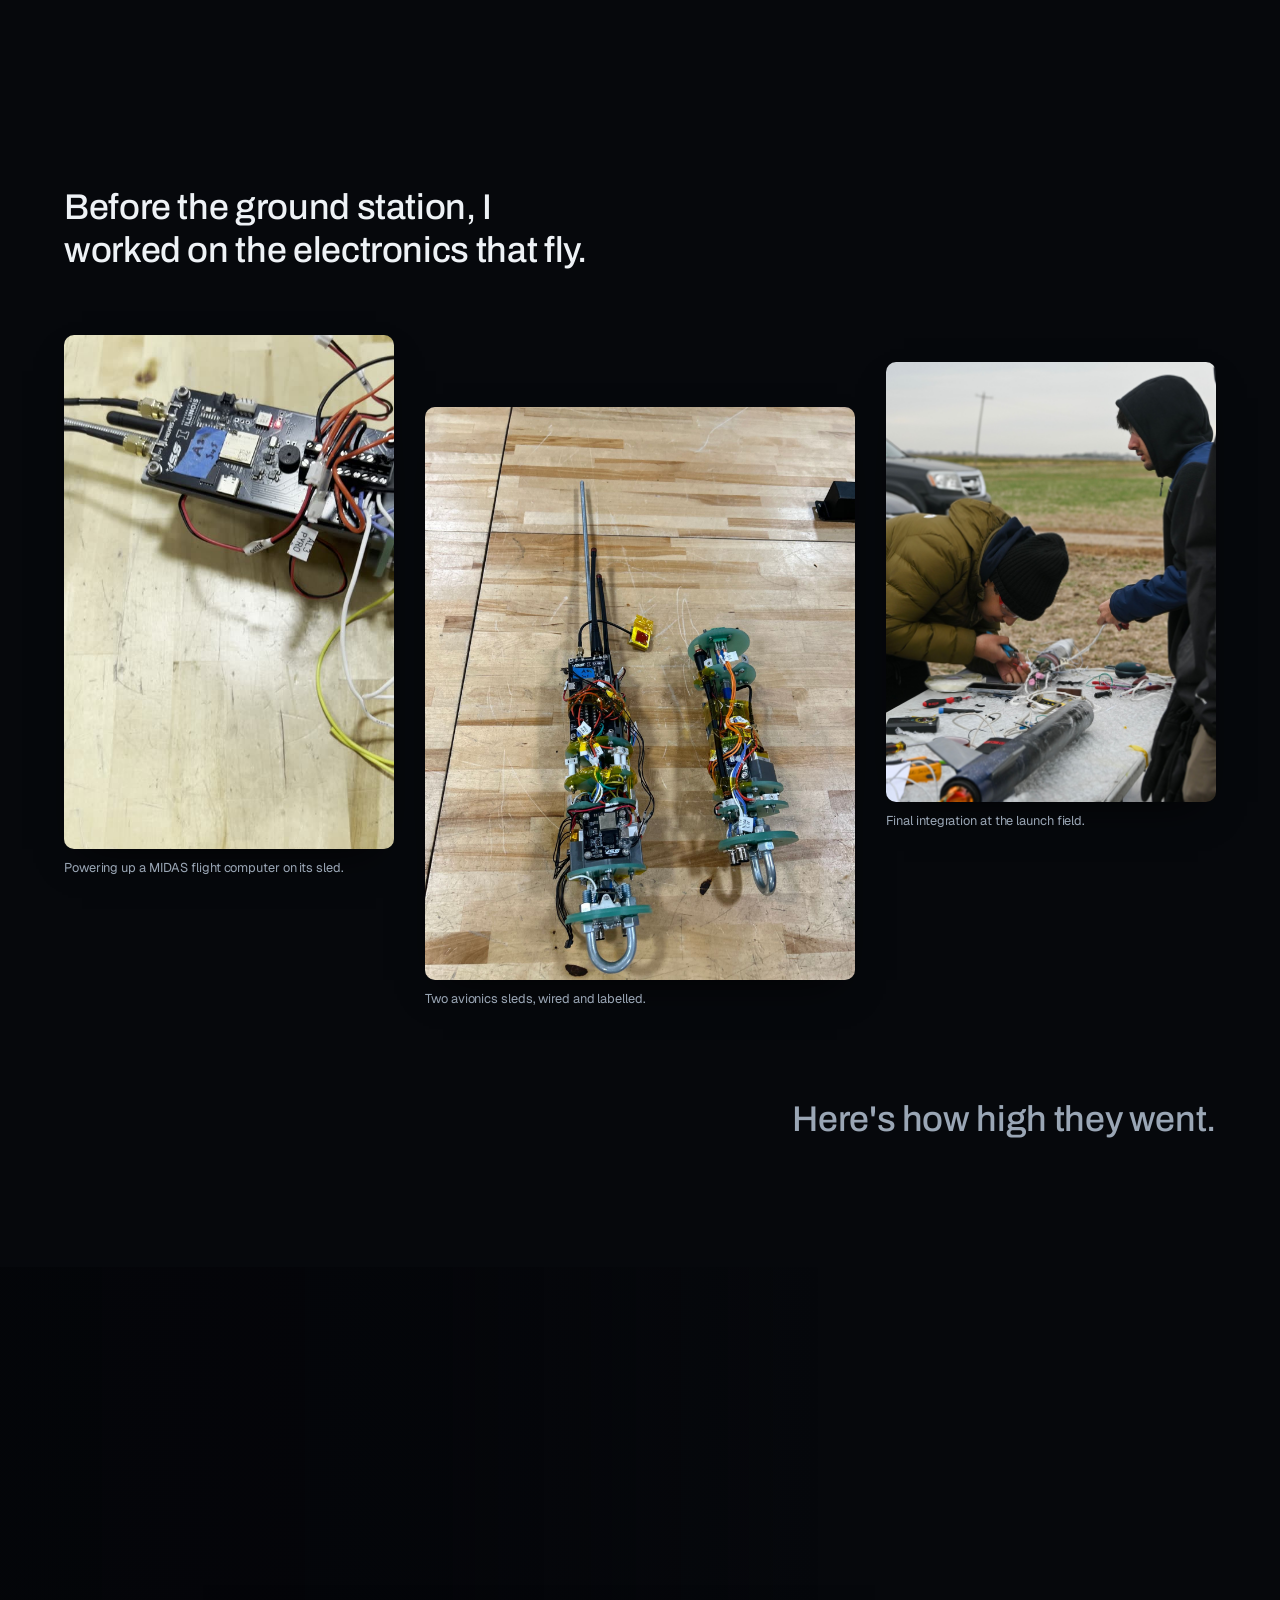
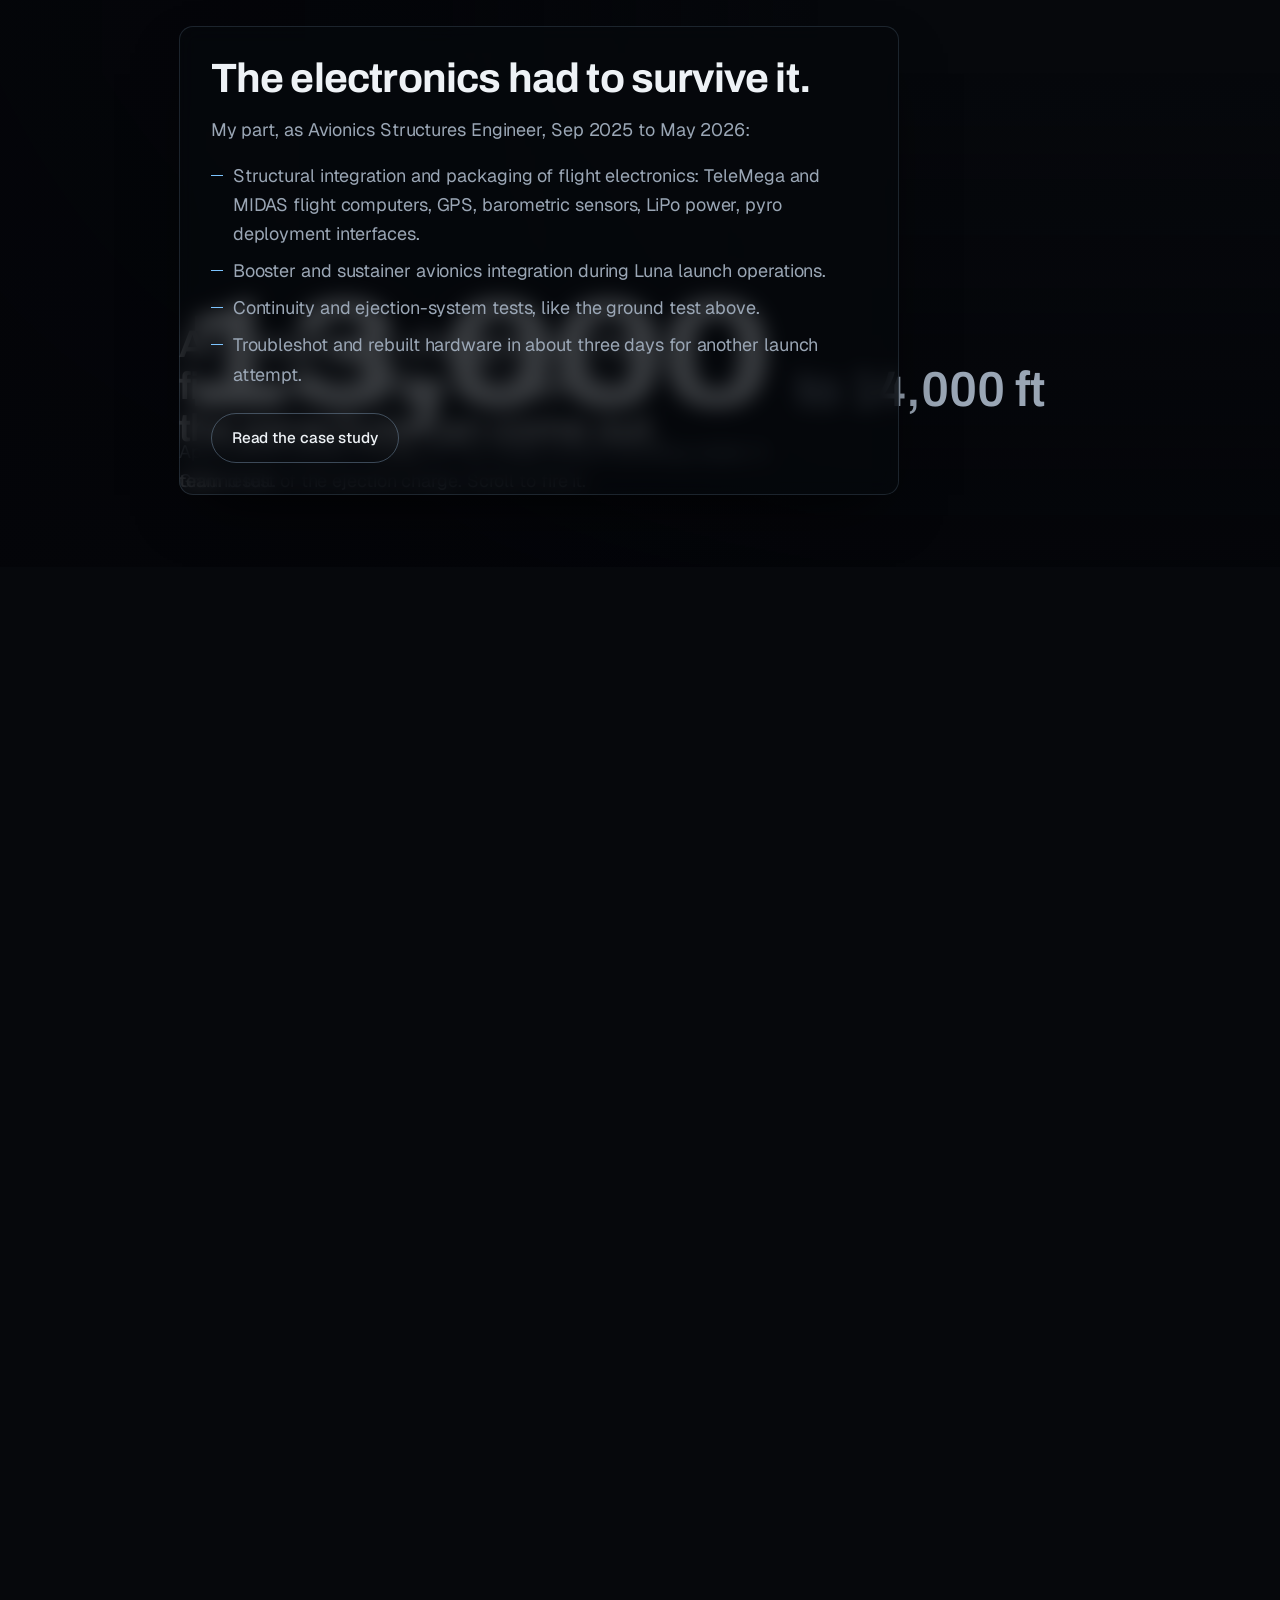
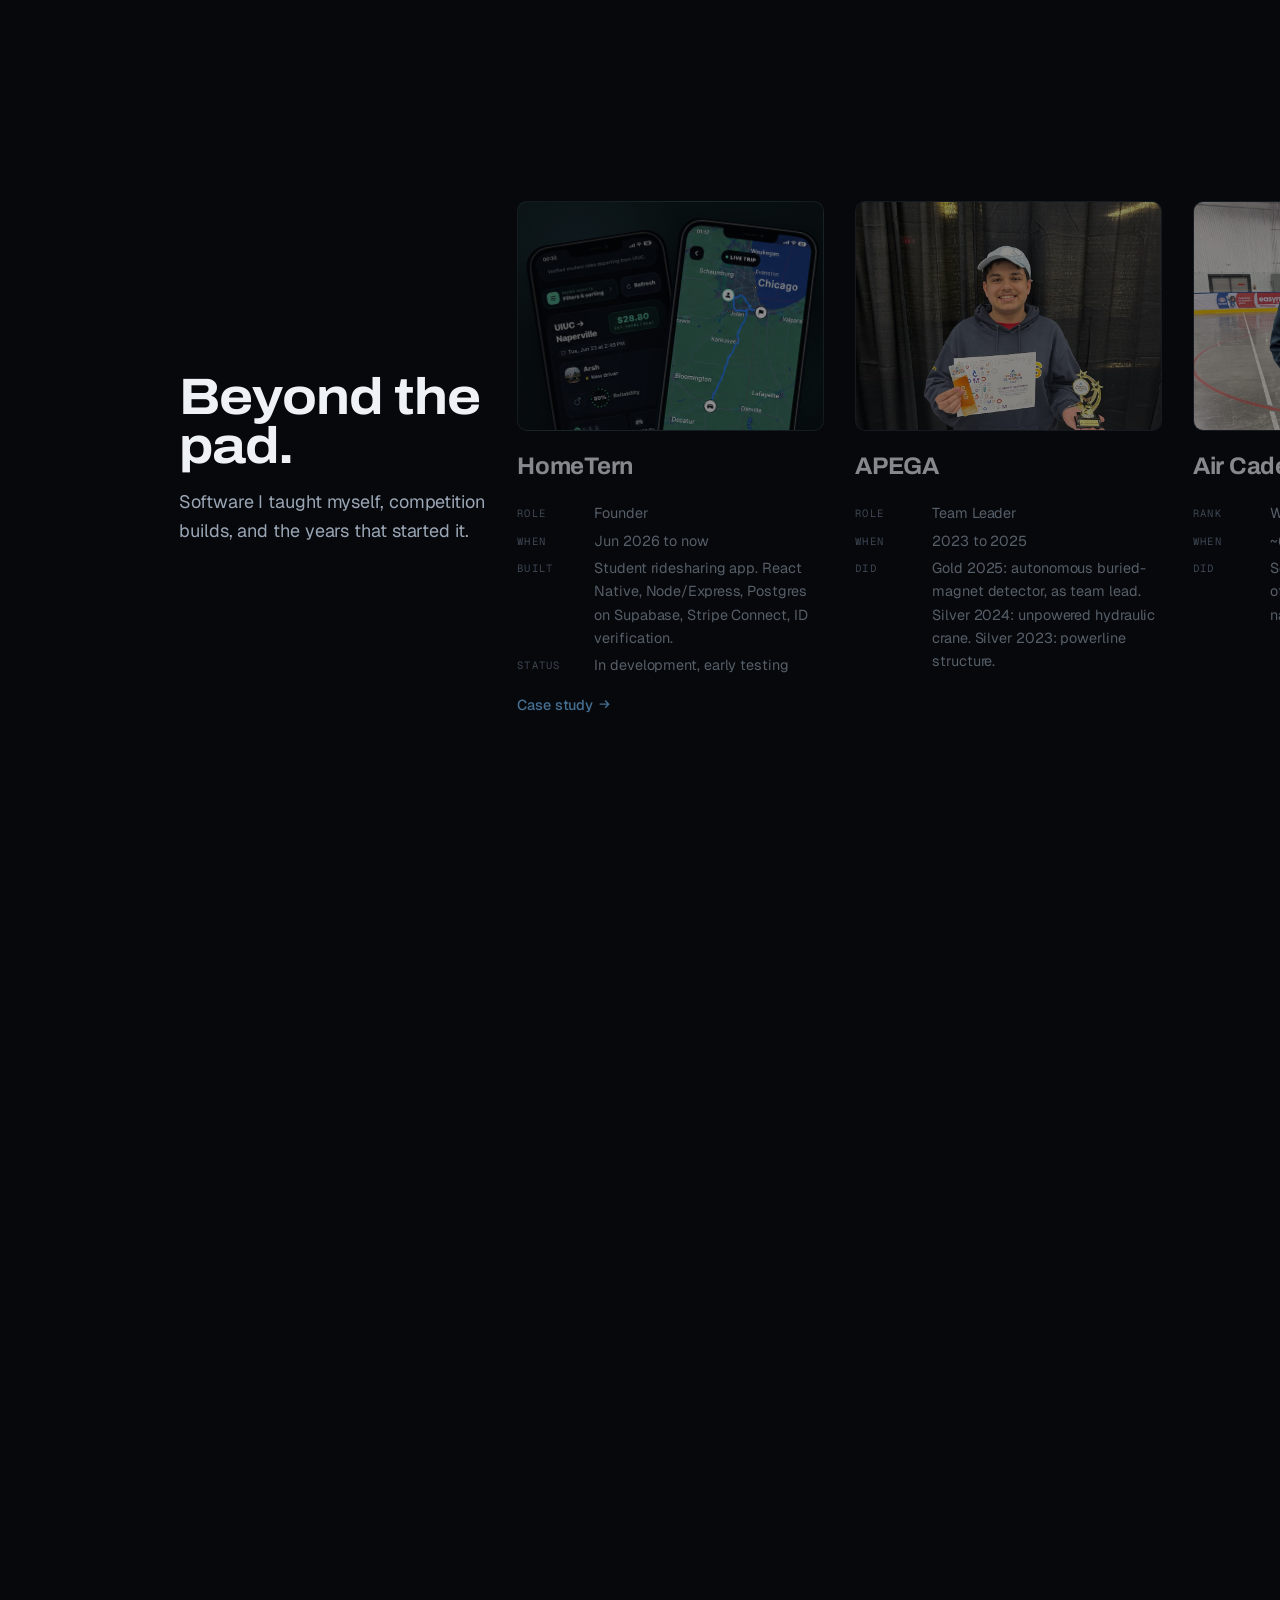
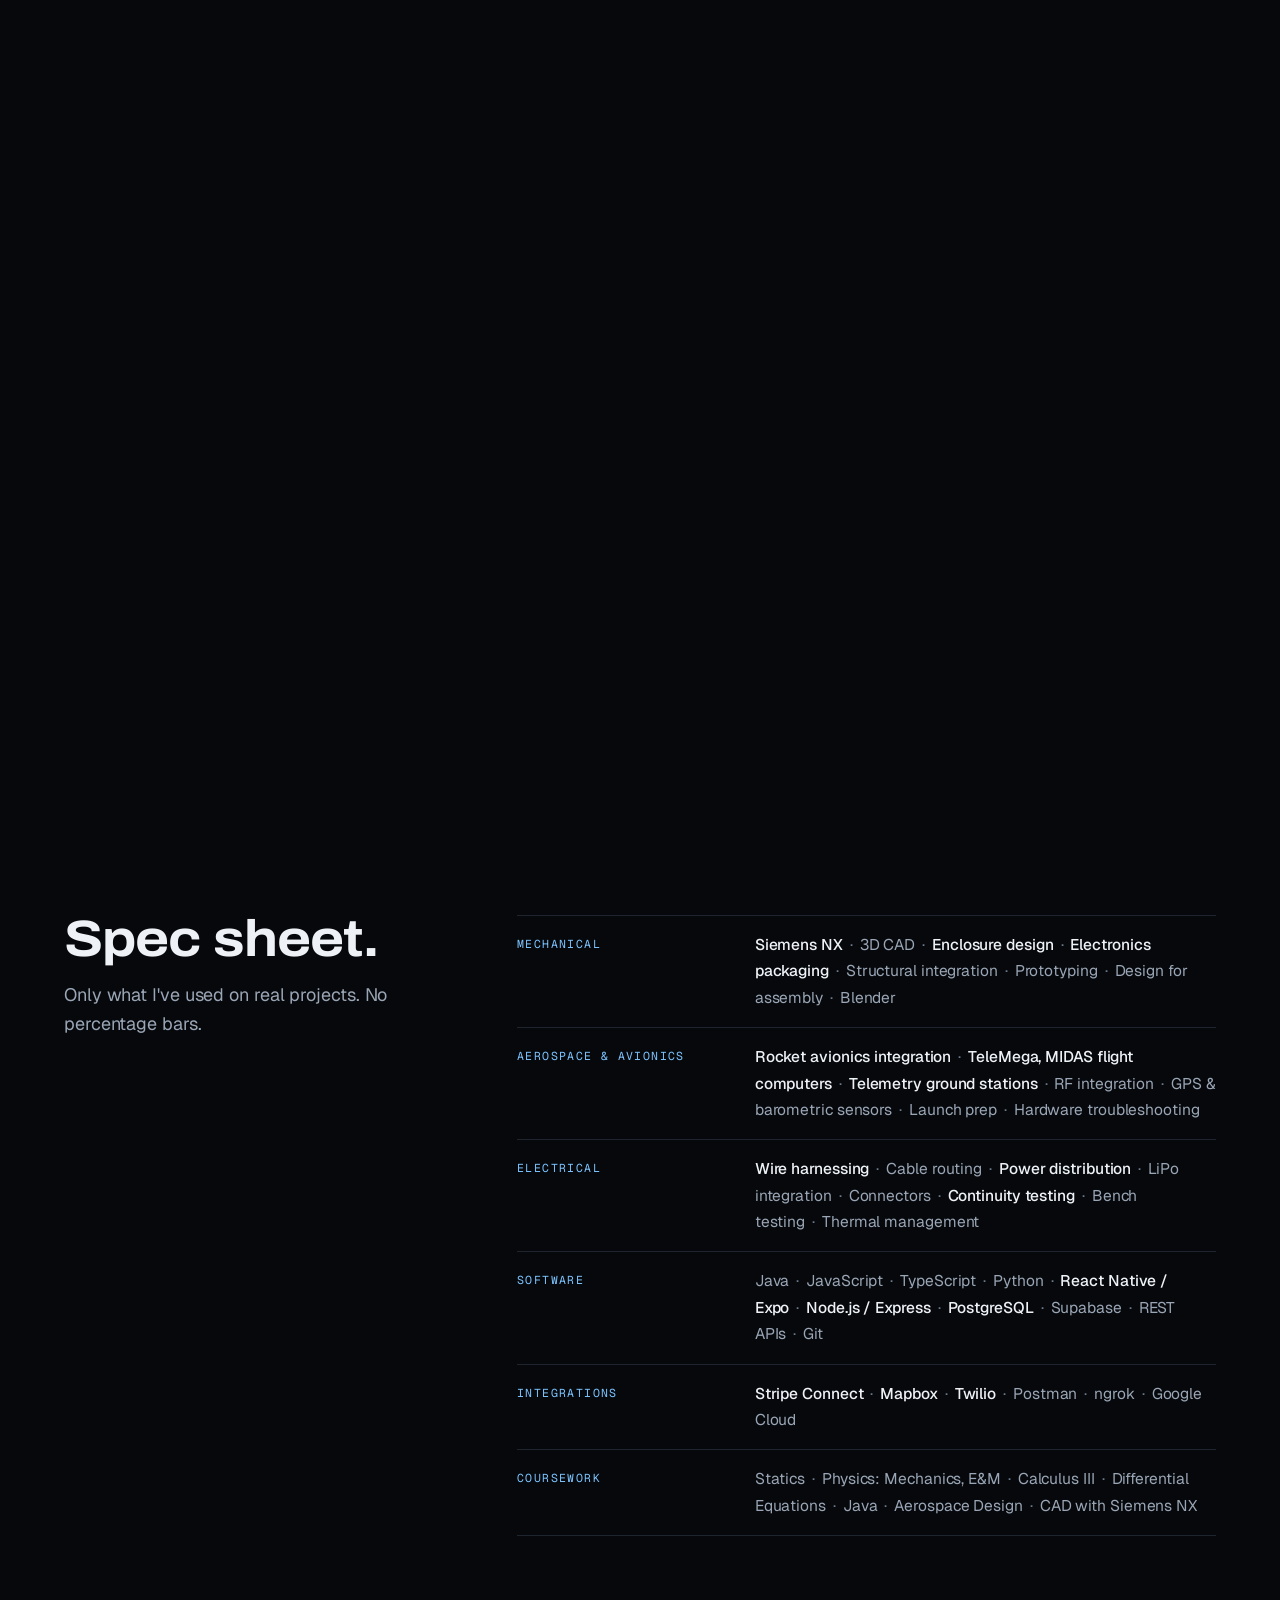
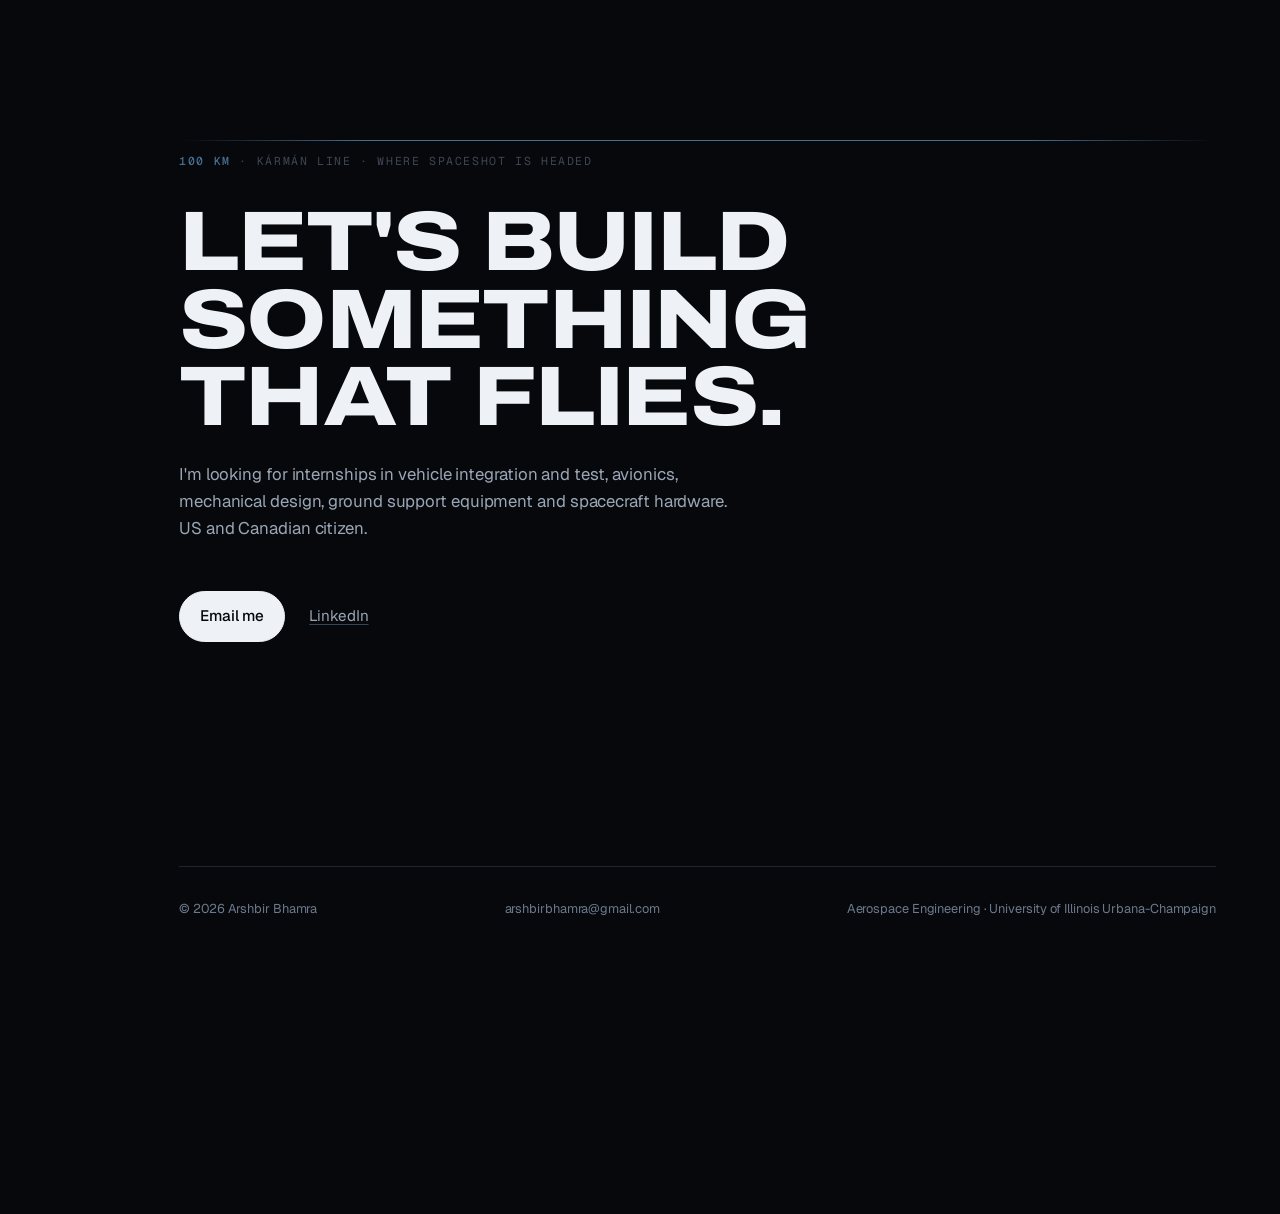
==== commit 7e2b1622: "New favicon: ascent trajectory with altimeter marker Co-Authored-By: Claude Opus 5.5 <noreply@anthro" ====
--- a/index.html
+++ b/index.html
@@ -8,7 +8,7 @@
 <meta property="og:title" content="Arshbir Bhamra · Aerospace Engineering">
 <meta property="og:description" content="From the launch pad to the Kármán line: the hardware I design, integrate and test.">
 <meta name="theme-color" content="#06080c">
-<link rel="icon" href="data:image/svg+xml,%3Csvg xmlns='http://www.w3.org/2000/svg' viewBox='0 0 32 32'%3E%3Crect width='32' height='32' rx='6' fill='%2306080c'/%3E%3Cpath d='M16 6 L16 26 M10 26 L22 26' stroke='%237cc4ff' stroke-width='2'/%3E%3C/svg%3E">
+<link rel="icon" type="image/svg+xml" href="assets/favicon.svg">
 <link rel="preconnect" href="https://fonts.googleapis.com">
 <link rel="preconnect" href="https://fonts.gstatic.com" crossorigin>
 <link href="https://fonts.googleapis.com/css2?family=Archivo:wdth,wght@62..125,400..800&family=Geist:wght@400;500;600&family=Geist+Mono:wght@400;500&display=swap" rel="stylesheet">
